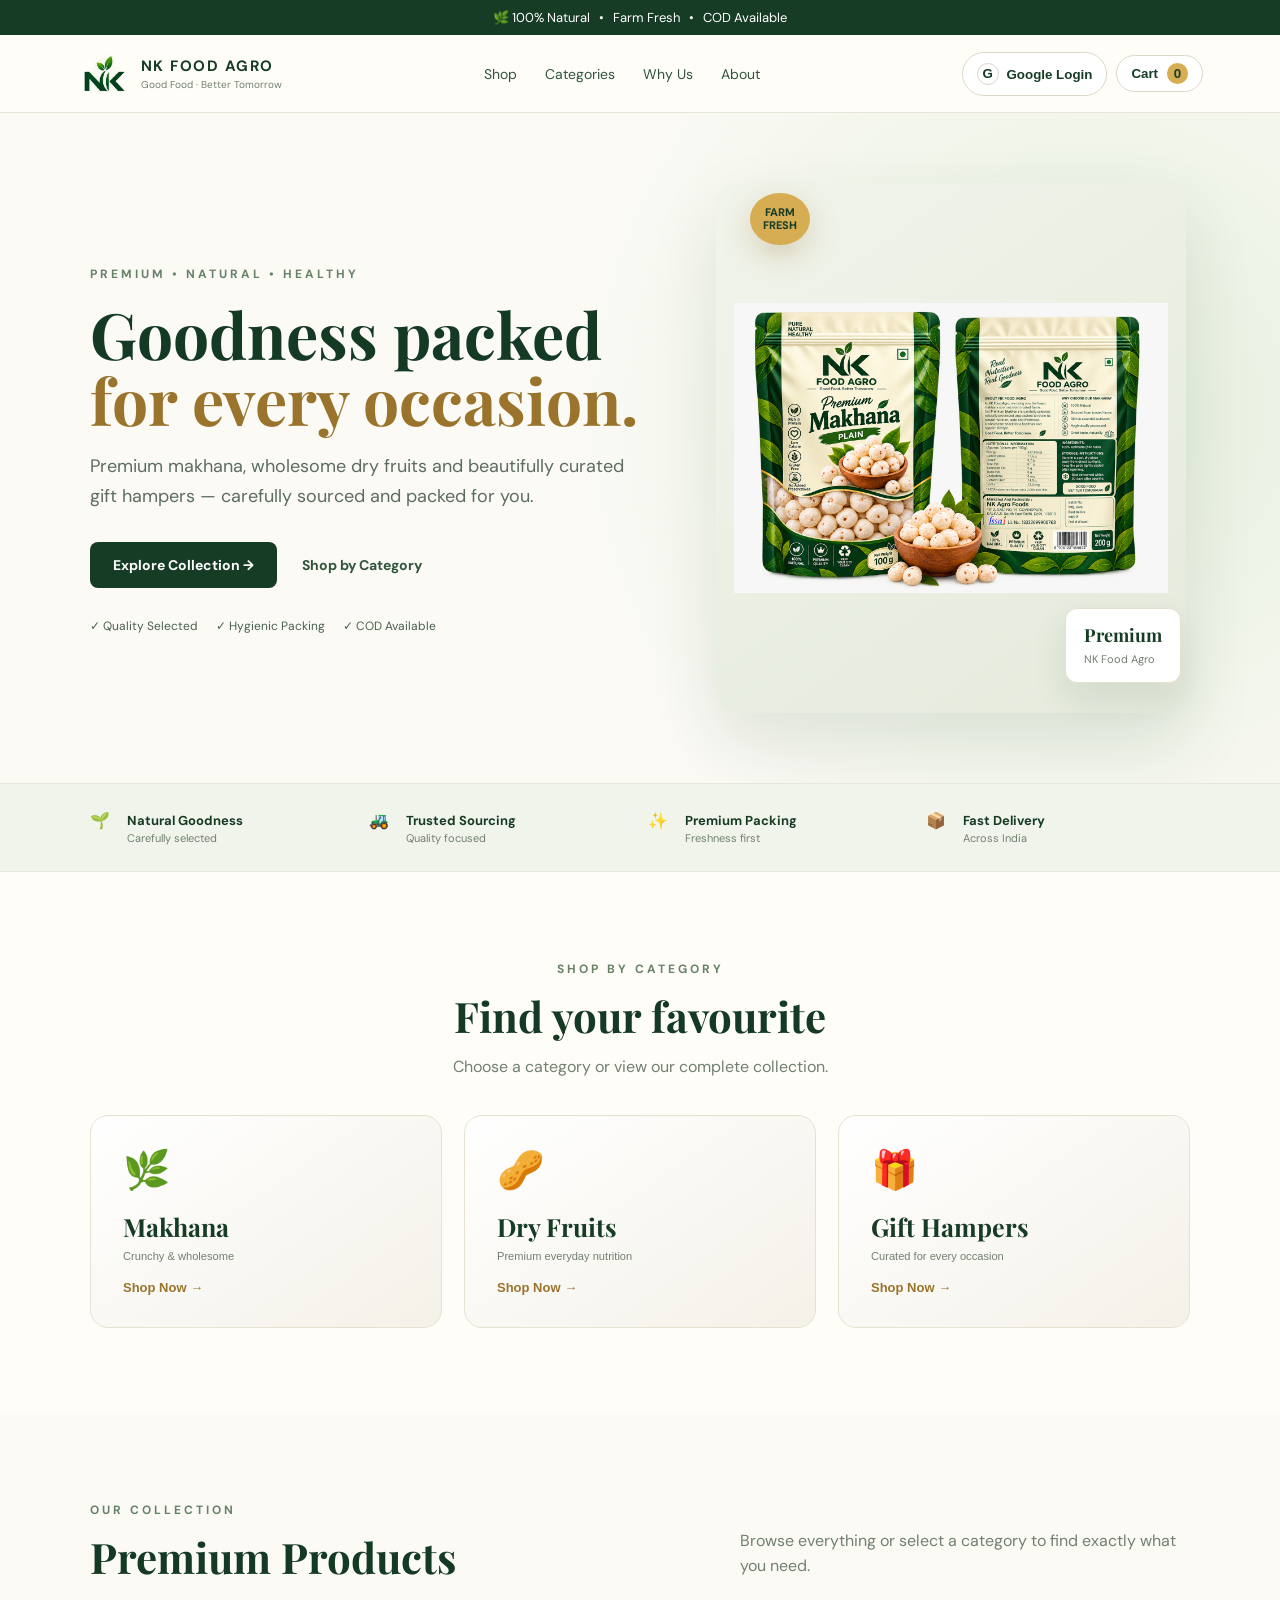
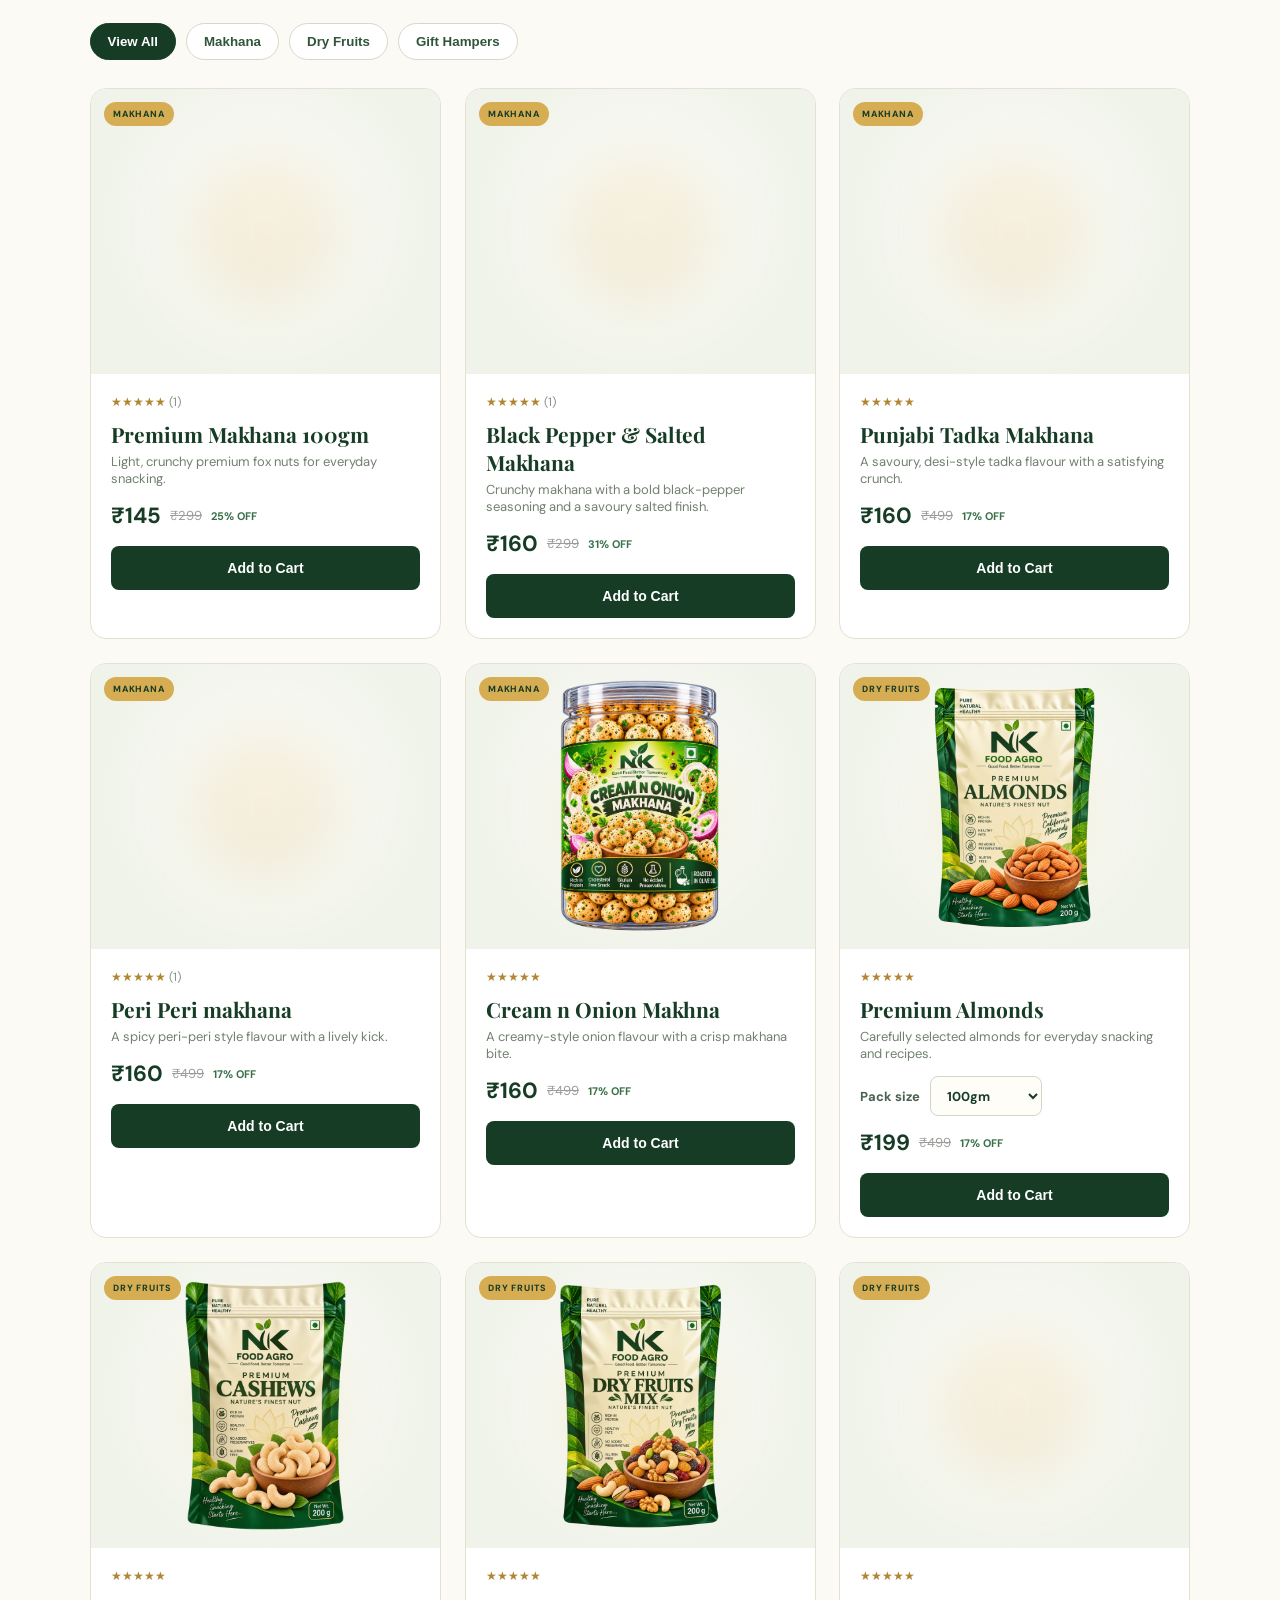
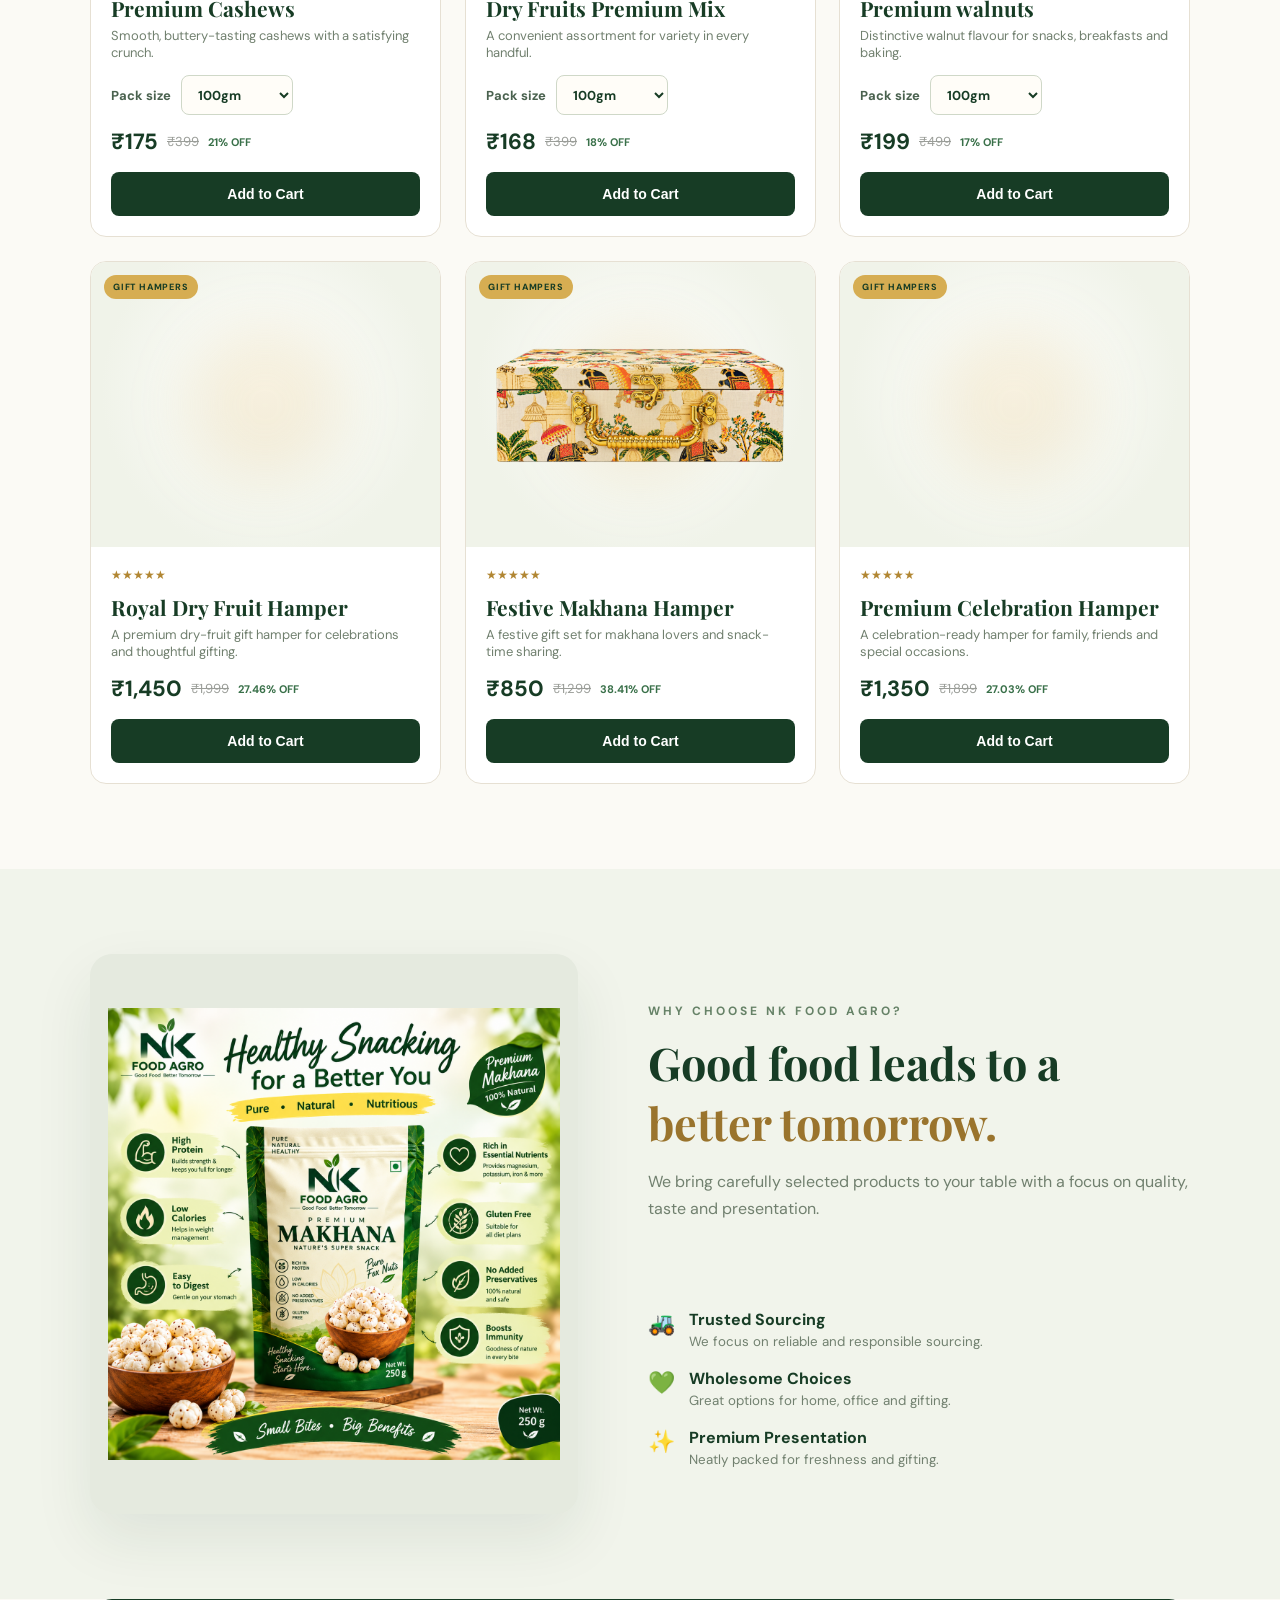
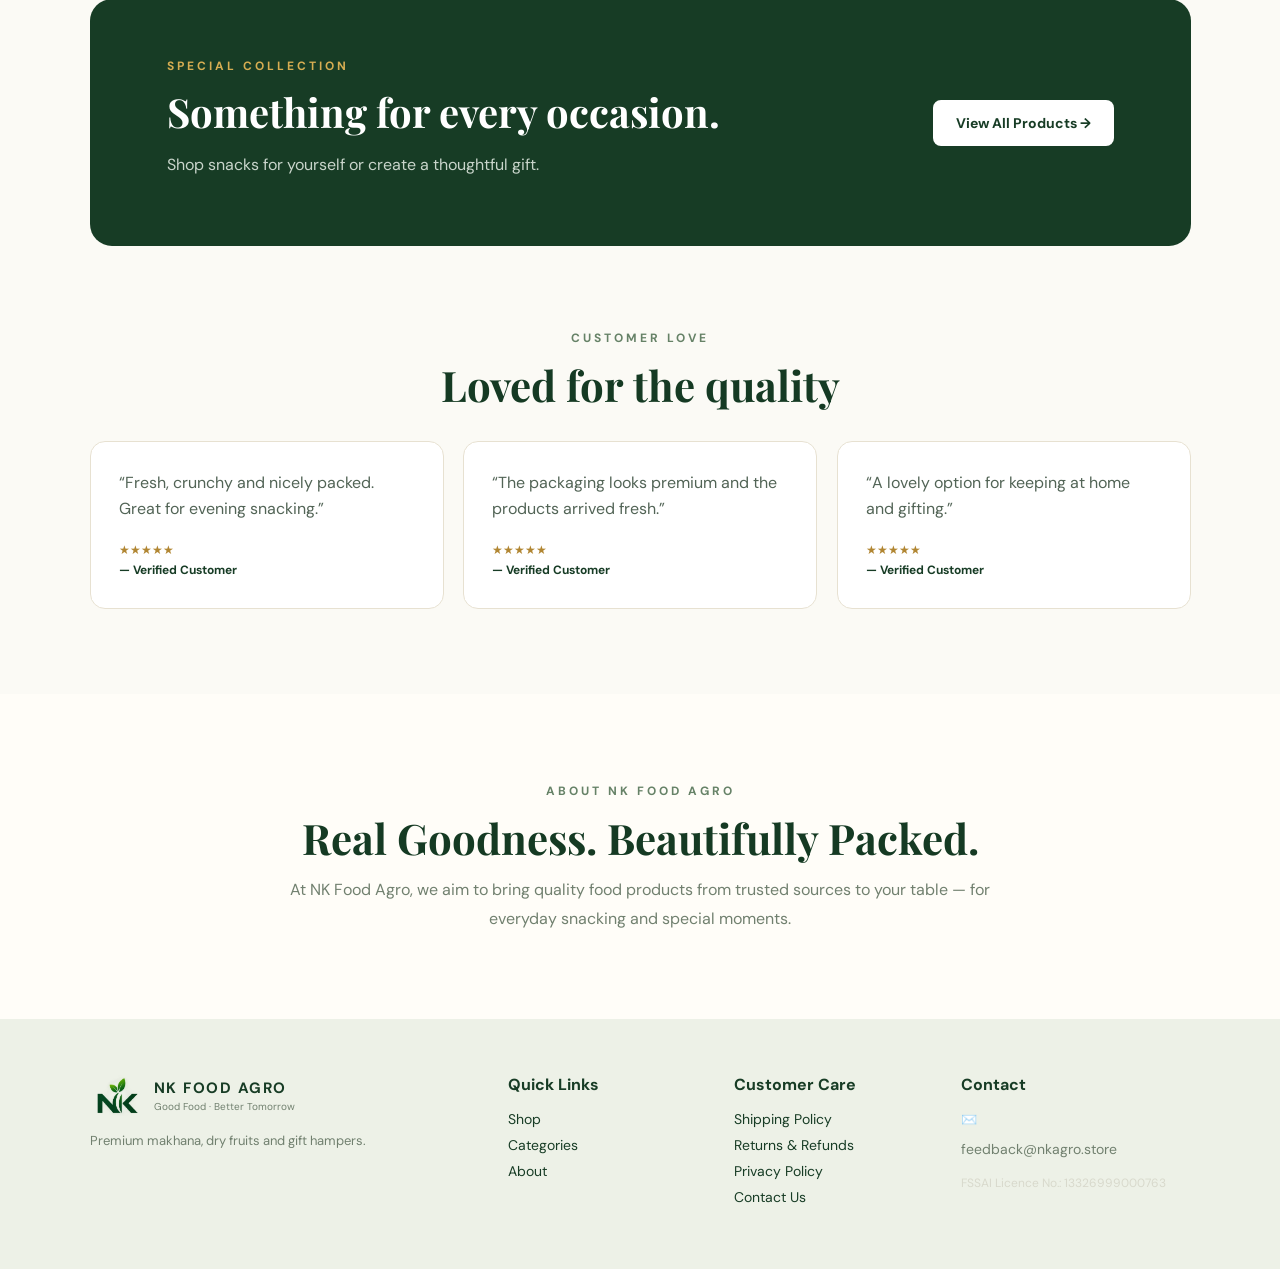
==== index.html @ bee1f1aa "Update index.html" ====
<!DOCTYPE html>
<html lang="en">
<head>
<meta charset="UTF-8">
<meta name="viewport" content="width=device-width, initial-scale=1.0">
<title>NK Agro — Premium Makhana, Dry Fruits & Gift Hampers</title>
<meta name="description" content="Shop premium makhana, dry fruits and gift hampers from NK Agro.">
<link rel="icon" type="image/png" sizes="32x32" href="assets/favicon.png">
<link rel="icon" type="image/png" sizes="192x192" href="assets/favicon.png">
<link rel="apple-touch-icon" href="assets/favicon.png">
<link rel="preconnect" href="https://fonts.googleapis.com">
<link rel="preconnect" href="https://fonts.gstatic.com" crossorigin>
<link href="https://fonts.googleapis.com/css2?family=DM+Sans:wght@400;500;600;700&family=Playfair+Display:wght@600;700&display=swap" rel="stylesheet">
<link rel="preload" as="image" href="assets/hero.jpg" fetchpriority="high">
<link rel="stylesheet" href="style.css">
<script defer src="https://cdn.jsdelivr.net/npm/@supabase/supabase-js@2"></script>
<script defer src="https://cdn.jsdelivr.net/npm/@emailjs/browser@4/dist/email.min.js"></script>
<script defer src="config.js"></script>
</head>
<body>

<div class="nk-fruit-intro" id="nkFruitIntro" aria-hidden="true">
  <div class="nkfi-glow"></div>
  <div class="nkfi-rain" id="nkfiRain" aria-hidden="true"></div>
  <div class="nkfi-jar-wrap nkfi-jar-left custom-jar-slot" data-custom-jar="custom-jar-left.png" hidden></div>
  <div class="nkfi-jar-wrap nkfi-jar-right custom-jar-slot" data-custom-jar="custom-jar-right.png" hidden></div>
  <div class="nkfi-jar-wrap nkfi-jar-lower custom-jar-slot" data-custom-jar="custom-jar-small.png" hidden></div>
  <div class="nkfi-brand">
    <img class="nkfi-logo" src="assets/nk-logo.png" alt="NK Food Agro">
    <div class="nkfi-name">NK FOOD AGRO</div>
    <div class="nkfi-rule"></div>
    <div class="nkfi-tagline">GOOD FOOD · BETTER TOMORROW</div>
    <div class="nkfi-caption">PREMIUM • NATURAL • HEALTHY</div>
  </div>
  <button class="nkfi-skip" id="nkFruitSkip" type="button">Skip Intro →</button>
</div>

<div class="topbar">🌿 100% Natural &nbsp; • &nbsp; Farm Fresh &nbsp; • &nbsp; COD Available</div>
<header class="header">
  <a class="brand" href="#"><img class="brand-logo-image" src="assets/nk-logo.png" alt="NK Food Agro logo"><span><b>NK FOOD AGRO</b><small>Good Food · Better Tomorrow</small></span></a>
  <nav><a href="#shop">Shop</a><a href="#categories">Categories</a><a href="#benefits">Why Us</a><a href="#about">About</a></nav>
  <div class="header-actions"><button class="account-btn" id="accountBtn" onclick="openAccount()"><span>G</span> Google Login</button><button class="cart-btn" onclick="openCart()">Cart <span id="cartCount">0</span></button></div>
</header>

<main>
<section class="hero reveal">
  <div class="hero-copy">
    <span class="eyebrow">PREMIUM • NATURAL • HEALTHY</span>
    <h1>Goodness packed<br><em>for every occasion.</em></h1>
    <p>Premium makhana, wholesome dry fruits and beautifully curated gift hampers — carefully sourced and packed for you.</p>
    <div class="hero-actions"><a href="#shop" class="btn primary">Explore Collection →</a><a href="#categories" class="text-btn">Shop by Category</a></div>
    <div class="trust-row"><span>✓ Quality Selected</span><span>✓ Hygienic Packing</span><span>✓ COD Available</span></div>
  </div>
  <div class="hero-product">
    <div class="leaf-badge">FARM<br>FRESH</div>
    <div class="image-frame hero-frame"><img src="assets/hero.jpg" data-fallback="assets/makhana-500g.png" alt="NK Food Agro Premium Collection" class="smart-image"></div>
    <div class="floating-card"><strong>Premium</strong><span>NK Food Agro</span></div>
  </div>
</section>

<section class="strip reveal">
  <div>🌱 <b>Natural Goodness</b><small>Carefully selected</small></div>
  <div>🚜 <b>Trusted Sourcing</b><small>Quality focused</small></div>
  <div>✨ <b>Premium Packing</b><small>Freshness first</small></div>
  <div>📦 <b>Fast Delivery</b><small>Across India</small></div>
</section>

<section id="categories" class="category-section reveal">
  <div class="section-head centered"><span class="eyebrow">SHOP BY CATEGORY</span><h2>Find your favourite</h2><p>Choose a category or view our complete collection.</p></div>
  <div class="category-grid">
    <button type="button" class="category-card" data-category="Makhana" onclick="window.filterProducts && window.filterProducts('Makhana')"><span>🌿</span><b>Makhana</b><small>Crunchy & wholesome</small><em>Shop Now →</em></button>
    <button type="button" class="category-card" data-category="Dry Fruits" onclick="window.filterProducts && window.filterProducts('Dry Fruits')"><span>🥜</span><b>Dry Fruits</b><small>Premium everyday nutrition</small><em>Shop Now →</em></button>
    <button type="button" class="category-card" data-category="Gift Hampers" onclick="window.filterProducts && window.filterProducts('Gift Hampers')"><span>🎁</span><b>Gift Hampers</b><small>Curated for every occasion</small><em>Shop Now →</em></button>
  </div>
</section>

<section id="shop" class="section shop-section reveal">
  <div class="section-head">
    <div><span class="eyebrow">OUR COLLECTION</span><h2>Premium Products</h2></div>
    <p>Browse everything or select a category to find exactly what you need.</p>
  </div>
  <div class="filter-bar">
    <button type="button" class="filter active" data-category="All" onclick="window.filterProducts && window.filterProducts('All')">View All</button>
    <button type="button" class="filter" data-category="Makhana" onclick="window.filterProducts && window.filterProducts('Makhana')">Makhana</button>
    <button type="button" class="filter" data-category="Dry Fruits" onclick="window.filterProducts && window.filterProducts('Dry Fruits')">Dry Fruits</button>
    <button type="button" class="filter" data-category="Gift Hampers" onclick="window.filterProducts && window.filterProducts('Gift Hampers')">Gift Hampers</button>
  </div>
  <div id="productGrid" class="product-grid"></div>
</section>

<section id="benefits" class="benefits reveal">
  <div class="benefit-image"><img src="assets/benefits.png" data-fallback="assets/makhana-500g.png" loading="lazy" alt="NK Food Agro quality products" class="smart-image"></div>
  <div class="benefit-copy"><span class="eyebrow">WHY CHOOSE NK FOOD AGRO?</span><h2>Good food leads to a <em>better tomorrow.</em></h2><p>We bring carefully selected products to your table with a focus on quality, taste and presentation.</p>
  <div class="benefit-list"><div><span>🌿</span><section><b>Quality Selected</b><small>Products selected with care for everyday enjoyment.</small></section></div><div><span>🚜</span><section><b>Trusted Sourcing</b><small>We focus on reliable and responsible sourcing.</small></section></div><div><span>💚</span><section><b>Wholesome Choices</b><small>Great options for home, office and gifting.</small></section></div><div><span>✨</span><section><b>Premium Presentation</b><small>Neatly packed for freshness and gifting.</small></section></div></div></div>
</section>

<section class="offer reveal"><div><span class="eyebrow">SPECIAL COLLECTION</span><h2>Something for every occasion.</h2><p>Shop snacks for yourself or create a thoughtful gift.</p></div><a href="#shop" class="btn light">View All Products →</a></section>

<section id="reviews" class="section reviews reveal"><div class="section-head centered"><span class="eyebrow">CUSTOMER LOVE</span><h2>Loved for the quality</h2></div><div class="review-grid"><blockquote>“Fresh, crunchy and nicely packed. Great for evening snacking.”<footer>★★★★★<br><b>— Verified Customer</b></footer></blockquote><blockquote>“The packaging looks premium and the products arrived fresh.”<footer>★★★★★<br><b>— Verified Customer</b></footer></blockquote><blockquote>“A lovely option for keeping at home and gifting.”<footer>★★★★★<br><b>— Verified Customer</b></footer></blockquote></div></section>

<section id="about" class="about reveal"><span class="eyebrow">ABOUT NK FOOD AGRO</span><h2>Real Goodness. Beautifully Packed.</h2><p>At NK Food Agro, we aim to bring quality food products from trusted sources to your table — for everyday snacking and special moments.</p></section>
</main>

<footer class="footer"><div><div class="brand"><img class="brand-logo-image" src="assets/nk-logo.png" alt="NK Food Agro logo"><span><b>NK FOOD AGRO</b><small>Good Food · Better Tomorrow</small></span></div><p>Premium makhana, dry fruits and gift hampers.</p></div><div><h4>Quick Links</h4><a href="#shop">Shop</a><a href="#categories">Categories</a><a href="#about">About</a></div><div><h4>Customer Care</h4><a href="shipping-policy.html">Shipping Policy</a><a href="refund-policy.html">Returns & Refunds</a><a href="privacy-policy.html">Privacy Policy</a><a href="mailto:care@nkfoodagro.com">Contact Us</a></div><div><h4>Contact</h4><p>✉️ <a href="mailto:feedback@nkagro.store">feedback@nkagro.store</a></p><p class="fssai-number">FSSAI Licence No.: 13326999000763</p></div></footer>

<!-- PRODUCT DETAILS MODAL -->
<div class="modal-overlay" id="productModal" onclick="closeProduct(event)">
  <div class="product-modal" onclick="event.stopPropagation()">
    <button class="modal-close" onclick="closeProduct()">×</button>
    <div class="gallery">
      <div class="main-gallery-image"><img id="detailImage" src="" alt=""></div>
      <div class="thumbs" id="detailThumbs"></div>
    </div>
    <div class="detail-copy">
      <span id="detailCategory" class="detail-category"></span>
      <h2 id="detailName"></h2>
      <div class="detail-price"><strong id="detailPrice"></strong><del id="detailMrp"></del><b id="detailDiscount"></b></div>
      <p id="detailDescription"></p>
      <ul id="detailPoints" class="detail-points"></ul>
      <div class="detail-meta"><span id="detailWeight"></span><span>✓ Quality Selected</span><span>✓ COD Available</span><span>✓ Secure Order</span></div>
      <button id="detailCartBtn" class="btn primary full">Add to Cart</button>
      <button class="btn secondary full review-open" onclick="openReviewForm()">★ Write a Verified Review</button>
      <div class="review-head"><h3>Live Customer Reviews</h3><span id="reviewSummary">Loading…</span></div>
      <div id="productReviews" class="product-reviews"></div>
    </div>
  </div>
</div>

<!-- CART -->
<div class="cart-overlay" id="cartOverlay" onclick="closeCart(event)"><aside class="cart" onclick="event.stopPropagation()"><button class="close" onclick="closeCart()">×</button><h2>Your Cart</h2><div id="cartItems"><p class="empty">Your cart is empty.</p></div><div class="cart-total"><span>Total</span><strong id="cartTotal">₹0</strong></div><button class="btn primary full" onclick="checkout()">Proceed to Checkout</button><p class="secure">🔒 Secure checkout · COD available</p></aside></div>


<!-- ACCOUNT -->
<div class="modal-overlay" id="accountModal" onclick="closeAccount(event)">
  <div class="account-modal" onclick="event.stopPropagation()"><button class="modal-close" onclick="closeAccount()">×</button><div class="account-icon">G</div><span class="eyebrow">MY ACCOUNT</span><h2>Welcome to NK Food Agro</h2><div id="accountStatus"></div><small class="account-note">Google sign-in keeps your account connected to reviews and orders. We never ask for your Google password.</small></div>
</div>

<!-- CHECKOUT -->
<div class="modal-overlay" id="checkoutModal" onclick="closeCheckout(event)">
 <div class="checkout-modal" onclick="event.stopPropagation()"><button class="modal-close" onclick="closeCheckout()">×</button><div class="checkout-head"><span class="eyebrow">SECURE ORDER</span><h2>Complete your order</h2><p>Fill your delivery details. Your order will be sent securely for processing. You can track orders from your account after signing in.</p></div>
 <form id="checkoutForm" onsubmit="placeOrder(event)"><div class="form-grid"><label>Full Name*<input id="orderName" name="name" required autocomplete="name"></label><label>Phone Number*<input name="phone" required inputmode="tel" autocomplete="tel"></label><label>Email*<input id="orderEmail" name="email" type="email" required autocomplete="email"></label><label>PIN Code*<input name="pincode" required inputmode="numeric" autocomplete="postal-code"></label><label>City*<input name="city" required autocomplete="address-level2"></label><label>State*<input name="state" required autocomplete="address-level1"></label><label class="wide">Full Address*<textarea name="address" required autocomplete="street-address" rows="3"></textarea></label><label>Landmark<input name="landmark" autocomplete="off"></label><label>Order Note<input name="notes" placeholder="Optional"></label></div><div class="cod-box"><b>💵 Cash on Delivery</b><span>Payment is collected at delivery. Do not enter card/UPI details here.</span></div><div class="checkout-total"><span>Order Total</span><strong id="checkoutTotal">₹0</strong></div><button class="btn primary full" type="submit">Place Order →</button></form></div>
</div>

<!-- REVIEW -->
<div class="modal-overlay" id="reviewModal" onclick="closeReview(event)"><div class="review-modal" onclick="event.stopPropagation()"><button class="modal-close" onclick="closeReview()">×</button><span class="eyebrow">VERIFIED CUSTOMER REVIEW</span><h2 id="reviewProductName">Product Review</h2><form onsubmit="submitReview(event)"><label>Rating<select name="rating"><option value="5">★★★★★ — Excellent</option><option value="4">★★★★☆ — Very Good</option><option value="3">★★★☆☆ — Good</option><option value="2">★★☆☆☆ — Fair</option><option value="1">★☆☆☆☆ — Poor</option></select></label><label>Your Review<textarea name="review" required minlength="8" rows="5" placeholder="Tell other customers about your experience..."></textarea></label><button class="btn primary full">Submit Review for Verification</button></form></div></div>
<div id="toast" class="toast"></div>

<script defer src="script.js"></script>
</body>
</html>
---- style.css ----
*{box-sizing:border-box}html{scroll-behavior:smooth}body{margin:0;color:#173c25;background:#fbfaf5;font-family:"DM Sans",sans-serif;overflow-x:hidden}.topbar{background:#173c25;color:#fff;text-align:center;font-size:13px;padding:9px}.header{height:78px;display:flex;align-items:center;justify-content:space-between;padding:0 6%;background:rgba(251,250,245,.94);border-bottom:1px solid #e8e4d8;position:sticky;top:0;z-index:20;backdrop-filter:blur(12px)}.brand{display:flex;align-items:center;gap:10px;text-decoration:none;color:#173c25}.brand-mark{font-weight:700;font-size:24px;letter-spacing:-3px;border:2px solid #173c25;border-radius:8px;padding:3px 7px}.brand b{display:block;font-size:15px;letter-spacing:1.5px}.brand small{display:block;font-size:10px;color:#71806f;margin-top:2px}nav{display:flex;gap:28px}nav a,.footer a{color:#31553b;text-decoration:none;font-size:14px;transition:.25s}nav a:hover,.footer a:hover{color:#a77821}.cart-btn{border:1px solid #173c25;background:transparent;border-radius:99px;padding:10px 16px;font-weight:700;color:#173c25;cursor:pointer;transition:.25s}.cart-btn:hover{transform:translateY(-2px);background:#173c25;color:#fff}.cart-btn span{background:#d6ad52;color:#173c25;border-radius:50%;padding:3px 7px;margin-left:5px}.hero{min-height:650px;padding:70px 7%;display:grid;grid-template-columns:1fr .85fr;gap:60px;align-items:center;background:radial-gradient(circle at 85% 45%,#e4efdd 0,#fbfaf5 45%)}.eyebrow{font-size:12px;letter-spacing:3px;font-weight:700;color:#668267}.hero h1{font-family:"Playfair Display",serif;font-size:64px;line-height:1.03;margin:18px 0;color:#153a23}.hero h1 em,.benefit-copy h2 em{font-style:normal;color:#9a742d}.hero p{max-width:600px;font-size:18px;line-height:1.7;color:#5c6d60}.hero-actions{display:flex;align-items:center;gap:25px;margin:30px 0}.btn{display:inline-block;border:0;border-radius:8px;padding:14px 23px;font-size:14px;font-weight:700;cursor:pointer;text-decoration:none;transition:transform .25s,box-shadow .25s,background .25s}.btn:hover{transform:translateY(-3px);box-shadow:0 12px 24px #173c2520}.primary{background:#173c25;color:#fff}.primary:hover{background:#285b39}.light{background:#fff;color:#173c25}.full{width:100%}.text-btn{color:#31553b;font-weight:700;text-decoration:none;font-size:14px}.text-btn:hover{color:#a77821}.trust-row{display:flex;flex-wrap:wrap;gap:18px;color:#49614e;font-size:12px}.hero-product{position:relative;text-align:center;animation:heroFloat 5s ease-in-out infinite}.image-frame{position:relative;display:flex;align-items:center;justify-content:center;overflow:hidden;background:#f0f2e9}.smart-image{display:block;width:100%;height:100%;object-fit:contain;object-position:center;transition:transform .55s ease,filter .55s ease}.image-frame:hover .smart-image{transform:scale(1.04)}.hero-frame{width:min(470px,100%);height:530px;margin:auto;border-radius:22px;padding:18px;background:linear-gradient(145deg,#f1f4eb,#e4eadc);box-shadow:0 30px 70px #173c251c}.leaf-badge{position:absolute;z-index:2;top:10px;left:8%;background:#d6ad52;color:#173c25;font-weight:800;font-size:11px;line-height:1.2;padding:13px;border-radius:50%;box-shadow:0 10px 30px #9a742d40}.floating-card{position:absolute;right:2%;bottom:30px;background:#fff;border:1px solid #e6e0cf;padding:14px 18px;border-radius:12px;box-shadow:0 15px 35px #173c2518;text-align:left}.floating-card strong{display:block;font-family:"Playfair Display",serif;font-size:18px}.floating-card span{font-size:11px;color:#71806f}.strip{display:grid;grid-template-columns:repeat(4,1fr);gap:15px;padding:26px 7%;background:#f1f4eb;border-top:1px solid #e4e9dc;border-bottom:1px solid #e4e9dc}.strip div{display:grid;grid-template-columns:32px 1fr;column-gap:5px;align-items:center}.strip div:first-letter{font-size:22px}.strip b{font-size:13px}.strip small{grid-column:2;color:#71806f;font-size:11px}.section,.category-section{padding:85px 7%}.section-head{display:flex;justify-content:space-between;gap:30px;align-items:end;margin-bottom:28px}.section-head h2,.about h2,.category-section h2{font-family:"Playfair Display",serif;font-size:42px;margin:10px 0;color:#153a23}.section-head p{max-width:450px;color:#71806f;line-height:1.6}.centered{text-align:center;display:block}.centered p{margin:0 auto}.category-section{background:#fffdf8}.category-grid{display:grid;grid-template-columns:repeat(3,1fr);gap:22px;margin-top:35px}.category-card{position:relative;overflow:hidden;text-align:left;border:1px solid #e7e1d1;background:linear-gradient(145deg,#fff,#f4f1e8);padding:32px;border-radius:18px;cursor:pointer;color:#173c25;transition:.35s;min-height:190px}.category-card:hover{transform:translateY(-8px);box-shadow:0 20px 45px #173c2518;border-color:#d6ad52}.category-card span{font-size:38px;display:block;margin-bottom:18px}.category-card b{display:block;font-family:"Playfair Display",serif;font-size:25px}.category-card small{display:block;color:#71806f;margin:7px 0 18px}.category-card em{font-style:normal;font-weight:700;color:#9a742d;font-size:13px}.filter-bar{display:flex;flex-wrap:wrap;gap:10px;margin:10px 0 28px}.filter{border:1px solid #d9d5c8;background:#fff;border-radius:999px;padding:10px 17px;color:#31553b;font-weight:700;cursor:pointer;transition:.25s}.filter:hover,.filter.active{background:#173c25;color:#fff;border-color:#173c25}.product-grid{display:grid;grid-template-columns:repeat(3,1fr);gap:24px}.product-card{background:#fff;border:1px solid #e6e0d3;border-radius:16px;overflow:hidden;transition:.35s;animation:cardIn .5s both}.product-card:hover{transform:translateY(-8px);box-shadow:0 22px 45px #173c2518}.product-image{height:285px;position:relative;background:#f2f4ed;padding:16px;display:flex;align-items:center;justify-content:center;overflow:hidden}.product-image img{width:100%;height:100%;object-fit:contain;object-position:center;transition:transform .45s}.product-card:hover .product-image img{transform:scale(1.06)}.tag{position:absolute;z-index:2;top:13px;left:13px;background:#d6ad52;color:#173c25;border-radius:999px;padding:6px 9px;font-size:9px;font-weight:800;letter-spacing:.8px}.product-info{padding:20px}.stars{font-size:12px;color:#b18632}.stars span{color:#899489}.product-info h3{font-family:"Playfair Display",serif;font-size:21px;margin:10px 0 5px}.product-info p{color:#71806f;font-size:13px;margin:0 0 14px}.price{display:flex;align-items:center;gap:9px;margin-bottom:16px}.price strong{font-size:22px}.price del{color:#9a9d98;font-size:13px}.price b{color:#397049;font-size:11px}.benefits{padding:85px 7%;display:grid;grid-template-columns:.9fr 1fr;gap:70px;align-items:center;background:#f1f4eb}.benefit-image{height:560px;border-radius:22px;overflow:hidden;background:#e5eadf;padding:18px;box-shadow:0 25px 60px #173c2516}.benefit-image img{width:100%;height:100%;object-fit:contain}.benefit-copy h2{font-family:"Playfair Display",serif;font-size:45px;margin:12px 0}.benefit-copy>p{color:#71806f;line-height:1.7}.benefit-list{margin-top:28px;display:grid;gap:17px}.benefit-list>div{display:flex;gap:14px;align-items:flex-start}.benefit-list>div>span{font-size:22px}.benefit-list section b{display:block}.benefit-list small{color:#71806f}.offer{margin:0 7%;padding:55px 6%;background:#173c25;color:#fff;border-radius:22px;display:flex;justify-content:space-between;align-items:center;gap:30px}.offer .eyebrow{color:#d6ad52}.offer h2{font-family:"Playfair Display",serif;font-size:40px;margin:10px 0}.offer p{color:#c9d5cb}.reviews{padding-top:80px}.review-grid{display:grid;grid-template-columns:repeat(3,1fr);gap:20px}.review-grid blockquote{margin:0;background:#fff;border:1px solid #e7e1d1;border-radius:15px;padding:28px;line-height:1.65;color:#526456}.review-grid footer{margin-top:18px;color:#b18632;font-size:12px}.review-grid footer b{color:#173c25}.about{text-align:center;padding:85px 15%;background:#fffdf8}.about p{max-width:720px;margin:auto;color:#71806f;line-height:1.8}.footer{display:grid;grid-template-columns:2fr 1fr 1fr 1.2fr;gap:35px;padding:55px 7%;background:#edf1e7}.footer p{color:#71806f;font-size:13px;line-height:1.6}.footer h4{margin:0 0 15px}.footer a{display:block;margin:8px 0}.cart-overlay,.modal-overlay{position:fixed;inset:0;background:#102317b8;z-index:100;display:flex;justify-content:flex-end;opacity:0;pointer-events:none;transition:.3s;backdrop-filter:blur(5px)}.cart-overlay.open,.modal-overlay.open{opacity:1;pointer-events:auto}.cart{width:min(430px,100%);height:100%;background:#fffdf8;padding:30px;overflow:auto;transform:translateX(100%);transition:.35s}.cart-overlay.open .cart{transform:translateX(0)}.close,.modal-close{border:0;background:transparent;font-size:30px;cursor:pointer;color:#173c25}.cart h2{font-family:"Playfair Display",serif}.cart-row{display:flex;justify-content:space-between;gap:15px;border-bottom:1px solid #eee7d8;padding:16px 0;font-size:13px}.cart-row small{display:block;color:#71806f;margin-top:4px}.cart-row button{border:1px solid #ddd;background:#fff;padding:3px 8px;border-radius:5px;cursor:pointer}.cart-row .remove{color:#a44;border:0;background:transparent}.cart-total{display:flex;justify-content:space-between;font-size:18px;padding:20px 0}.secure{text-align:center;color:#71806f;font-size:12px}.empty{color:#71806f}.modal-overlay{justify-content:center;align-items:center;padding:20px}.product-modal{position:relative;width:min(1000px,100%);max-height:92vh;overflow:auto;background:#fffdf8;border-radius:22px;display:grid;grid-template-columns:1fr 1fr;gap:35px;padding:30px;transform:translateY(25px) scale(.97);transition:.35s;box-shadow:0 30px 90px #0004}.modal-overlay.open .product-modal{transform:none}.modal-close{position:absolute;right:15px;top:10px;z-index:5;width:42px;height:42px;border-radius:50%;background:#fff;box-shadow:0 5px 20px #0002}.main-gallery-image{height:470px;background:#f0f2e9;border-radius:16px;display:flex;align-items:center;justify-content:center;padding:20px;overflow:hidden}.main-gallery-image img{width:100%;height:100%;object-fit:contain}.thumbs{display:flex;gap:10px;margin-top:12px}.thumb{width:75px;height:75px;padding:4px;border:2px solid transparent;border-radius:10px;background:#f0f2e9;cursor:pointer}.thumb.active{border-color:#d6ad52}.thumb img{width:100%;height:100%;object-fit:contain}.detail-copy{padding:35px 20px 20px 0}.detail-category{font-size:11px;letter-spacing:2px;color:#9a742d;font-weight:800}.detail-copy h2{font-family:"Playfair Display",serif;font-size:38px;line-height:1.1;margin:12px 0}.detail-price{display:flex;align-items:center;gap:10px;margin:18px 0}.detail-price strong{font-size:28px}.detail-price del{color:#999}.detail-price b{font-size:11px;color:#397049}.detail-copy>p{color:#667568;line-height:1.7}.detail-meta{display:flex;flex-wrap:wrap;gap:8px;margin:20px 0}.detail-meta span{font-size:11px;border:1px solid #e1dccf;border-radius:999px;padding:7px 10px;color:#526456}@keyframes heroFloat{0%,100%{transform:translateY(0)}50%{transform:translateY(-9px)}}@keyframes spark{0%,100%{opacity:0;transform:scale(.5)}50%{opacity:1;transform:scale(1.6)}}@keyframes cardIn{from{opacity:0;transform:translateY(15px)}to{opacity:1;transform:none}}.reveal{animation:revealIn .8s both}@keyframes revealIn{from{opacity:0;transform:translateY(22px)}to{opacity:1;transform:none}}@media(max-width:900px){nav{display:none}.hero{grid-template-columns:1fr;padding-top:45px}.hero h1{font-size:48px}.strip,.product-grid,.category-grid,.review-grid{grid-template-columns:repeat(2,1fr)}.benefits{grid-template-columns:1fr;gap:35px}.footer{grid-template-columns:1fr 1fr}.product-modal{grid-template-columns:1fr}.detail-copy{padding:0}.main-gallery-image{height:390px}}@media(max-width:600px){.header{padding:0 4%;height:70px}.brand b{font-size:12px}.brand small{font-size:8px}.cart-btn{padding:8px 11px}.hero{padding:45px 5%}.hero h1{font-size:39px}.hero p{font-size:16px}.hero-actions{flex-direction:column;align-items:flex-start}.hero-frame{height:400px}.strip,.product-grid,.category-grid,.review-grid,.footer{grid-template-columns:1fr}.section,.category-section{padding:60px 5%}.section-head{display:block}.section-head h2,.category-section h2{font-size:34px}.benefits{padding:60px 5%}.benefit-image{height:380px}.benefit-copy h2{font-size:35px}.offer{margin:0 5%;padding:40px 25px;display:block}.offer h2{font-size:31px}.offer .btn{margin-top:20px}.about{padding:60px 7%}.product-image{height:250px}.main-gallery-image{height:330px}.product-modal{padding:20px}.detail-copy h2{font-size:30px}.royal-logo{font-size:25px;letter-spacing:2px}}

/* Premium motion + account/checkout/review UI */
html{scroll-behavior:smooth}.locked{overflow:hidden}.header{position:sticky;top:0;z-index:80;background:rgba(255,253,248,.9);backdrop-filter:blur(16px);transition:.3s}.scrolled .header{box-shadow:0 12px 35px rgba(23,60,37,.09)}
.header-actions{display:flex;align-items:center;gap:9px}.account-btn,.cart-btn{border:1px solid #ddd7c7;background:#fff;border-radius:999px;padding:10px 14px;font-weight:800;color:#173c25;cursor:pointer;transition:.3s}.account-btn:hover,.cart-btn:hover{transform:translateY(-2px);border-color:#d6ad52;box-shadow:0 8px 20px #173c2514}.account-btn span{display:inline-grid;place-items:center;width:22px;height:22px;border-radius:50%;background:#fff;border:1px solid #ddd7c7;margin-right:4px}.hero-product{animation:heroFloat 5s ease-in-out infinite}.hero-frame{position:relative;overflow:hidden}.hero-frame:after{content:"";position:absolute;inset:0;background:linear-gradient(115deg,transparent 35%,rgba(255,255,255,.35) 48%,transparent 60%);transform:translateX(-120%);animation:shine 5s 2s infinite}.product-card{animation:cardIn .7s var(--delay) both}.product-card:after{content:"";position:absolute;inset:auto 15% 0;height:1px;background:#d6ad52;transform:scaleX(0);transition:.35s}.product-card:hover:after{transform:scaleX(1)}.product-image{background:radial-gradient(circle at 50% 45%,#fff 0,#f0f3e9 70%)}.quick-glow{position:absolute;width:150px;height:150px;border-radius:50%;background:#d6ad5230;filter:blur(30px);animation:pulseGlow 3s infinite}.card-actions{display:flex;gap:9px;align-items:center}.card-actions .btn{flex:1}.mini-cart{width:44px;height:44px;border-radius:12px;border:1px solid #d9d5c8;background:#fff;color:#173c25;font-size:25px;cursor:pointer;transition:.25s}.mini-cart:hover{background:#173c25;color:#fff;transform:rotate(90deg)}
.detail-points{list-style:none;padding:0;margin:20px 0;display:grid;gap:8px}.detail-points li{font-size:13px;color:#506253}.btn.secondary{background:#fff;border:1px solid #d6ad52;color:#173c25}.btn.secondary:hover{background:#f8f2e3}.review-open{margin-top:10px}.review-head{display:flex;justify-content:space-between;align-items:center;gap:10px;margin:25px 0 10px;border-top:1px solid #e7e1d1;padding-top:20px}.review-head h3{font-family:"Playfair Display",serif;margin:0}.review-head span{font-size:12px;color:#9a742d;font-weight:800}.product-reviews{display:grid;gap:10px;max-height:250px;overflow:auto}.live-review{border:1px solid #e8e2d6;background:#fff;padding:13px 15px;border-radius:12px}.live-review p{margin:7px 0;color:#536456;font-size:13px;line-height:1.5}.review-top{display:flex;justify-content:space-between;gap:8px}.review-top>span{color:#b18632;letter-spacing:1px}.review-top small{color:#397049;font-weight:800}.no-reviews{font-size:13px;color:#71806f;padding:12px 0}.qty{display:flex;gap:10px;align-items:center;margin-top:8px}.qty button{width:28px;height:28px;border:1px solid #ddd;background:#fff;border-radius:6px;cursor:pointer}.cart-row .remove{display:block;margin-top:8px;color:#a44;border:0;background:transparent;padding:0}.account-modal,.review-modal,.checkout-modal{position:relative;background:#fffdf8;border-radius:24px;box-shadow:0 35px 100px #0005;transform:translateY(25px) scale(.97);transition:.35s}.modal-overlay.open .account-modal,.modal-overlay.open .review-modal,.modal-overlay.open .checkout-modal{transform:none}.account-modal{width:min(460px,100%);padding:45px 35px;text-align:center}.account-icon{width:65px;height:65px;display:grid;place-items:center;margin:0 auto 15px;border-radius:50%;background:#fff;border:1px solid #ddd7c7;font-size:25px;font-weight:800}.account-modal h2,.review-modal h2,.checkout-modal h2{font-family:"Playfair Display",serif;font-size:34px;margin:10px 0 20px}.account-status p,.account-status{color:#68776a;line-height:1.6}.account-status small{display:block;color:#71806f;margin:8px 0 18px}.account-note{display:block;color:#8a928b;margin-top:18px;line-height:1.5}.google{background:#fff;border:1px solid #d7d3c9;color:#173c25}.review-modal{width:min(520px,100%);padding:35px}.review-modal form{display:grid;gap:18px}.review-modal label,.checkout-modal label{font-weight:700;font-size:13px;color:#3e5144}.review-modal textarea,.review-modal select,.checkout-modal input,.checkout-modal textarea{display:block;width:100%;box-sizing:border-box;margin-top:7px;border:1px solid #dcd7cb;border-radius:11px;padding:12px 13px;background:#fff;color:#24382a;font:inherit;outline:none}.review-modal textarea:focus,.review-modal select:focus,.checkout-modal input:focus,.checkout-modal textarea:focus{border-color:#b28a3e;box-shadow:0 0 0 3px #d6ad5220}.checkout-modal{width:min(850px,100%);max-height:92vh;overflow:auto;padding:35px}.checkout-head p{color:#71806f;line-height:1.6}.form-grid{display:grid;grid-template-columns:1fr 1fr;gap:15px;margin-top:22px}.form-grid .wide{grid-column:1/-1}.cod-box{margin:20px 0;padding:14px 16px;border-radius:12px;background:#f0f4ea;border:1px solid #dbe5d4}.cod-box b,.cod-box span{display:block}.cod-box span{font-size:12px;color:#71806f;margin-top:4px}.checkout-total{display:flex;justify-content:space-between;align-items:center;border-top:1px solid #e7e1d1;padding:18px 0;margin-bottom:10px;font-size:18px}.checkout-total strong{font-size:25px}.toast{position:fixed;z-index:10000;left:50%;bottom:25px;transform:translate(-50%,30px);opacity:0;pointer-events:none;background:#173c25;color:#fff;padding:13px 18px;border-radius:999px;box-shadow:0 12px 30px #0003;transition:.35s;font-size:13px}.toast.show{opacity:1;transform:translate(-50%,0)}
@keyframes shine{0%,65%{transform:translateX(-120%)}80%,100%{transform:translateX(120%)}}@keyframes pulseGlow{0%,100%{transform:scale(.8);opacity:.25}50%{transform:scale(1.2);opacity:.5}}
.reveal{opacity:0;transform:translateY(28px);transition:opacity .8s ease,transform .8s ease}.reveal.visible{opacity:1;transform:none}
@media(max-width:700px){.header-actions{gap:5px}.account-btn{font-size:0;padding:9px}.account-btn span{margin:0}.form-grid{grid-template-columns:1fr}.form-grid .wide{grid-column:auto}.checkout-modal{padding:25px 18px}.account-modal,.review-modal{padding:30px 20px}.review-head{align-items:flex-start;flex-direction:column}}

/* ===== PREMIUM SCROLL MOTION ===== */
.reveal,
.scroll-reveal,
.category-card,
.benefit-list > div,
.review-grid blockquote{
  will-change: transform, opacity;
}

/* Products rise into view with a soft 3D reveal */
.product-card.scroll-reveal{
  opacity:0;
  transform:perspective(900px) translate3d(0,72px,0) rotateX(8deg) scale(.93);
  animation:none;
  transition:opacity .85s cubic-bezier(.2,.75,.25,1),
             transform 1s cubic-bezier(.16,1,.3,1),
             box-shadow .35s ease;
  transition-delay:var(--scroll-delay,0s);
}
.product-card.scroll-reveal.visible{
  opacity:1;
  transform:perspective(900px) translate3d(0,0,0) rotateX(0) scale(1);
}
.product-card.scroll-reveal.visible:hover{
  transform:translate3d(0,-10px,0) scale(1.015);
}
.product-card.scroll-reveal.visible .product-image img{
  animation:productImageReveal 1s cubic-bezier(.16,1,.3,1) both;
  animation-delay:calc(var(--scroll-delay,0s) + .12s);
}

/* Category cards float in one after another */
.category-card{
  opacity:0;
  transform:translate3d(0,55px,0) scale(.94);
  transition:opacity .75s ease, transform .85s cubic-bezier(.16,1,.3,1),
             box-shadow .35s ease, border-color .35s ease;
  transition-delay:var(--scroll-delay,0s);
}
.category-card.visible{
  opacity:1;
  transform:none;
}
.category-card.visible:hover{
  transform:translate3d(0,-8px,0) scale(1.01);
}

/* Benefits/reviews gently slide up */
.benefit-list > div,
.review-grid blockquote{
  opacity:0;
  transform:translate3d(0,38px,0);
  transition:opacity .7s ease, transform .8s cubic-bezier(.16,1,.3,1);
  transition-delay:var(--scroll-delay,0s);
}
.benefit-list > div.visible,
.review-grid blockquote.visible{
  opacity:1;
  transform:none;
}

/* A little movement on the product image after the card arrives */
.product-image{
  transition:box-shadow .5s ease, transform .45s ease;
}
.product-card.scroll-reveal.visible .product-image{
  animation:imageFramePop .85s cubic-bezier(.16,1,.3,1) both;
  animation-delay:calc(var(--scroll-delay,0s) + .05s);
}

/* FARM FRESH badge drops like a soft ball and bounces into place */
.leaf-badge{
  animation:farmFreshDrop 1.8s cubic-bezier(.22,1.35,.36,1) 3.85s both;
  transform-origin:50% 100%;
}
.leaf-badge::after{
  content:"";
  position:absolute;
  left:18%;
  right:18%;
  bottom:-9px;
  height:9px;
  border-radius:50%;
  background:rgba(23,60,37,.18);
  filter:blur(4px);
  transform:scale(.25);
  animation:farmFreshShadow 1.8s ease 3.85s both;
}

/* Extra polish for the hero image */
.hero-product{
  animation:heroFloat 5s ease-in-out 2.4s infinite;
}
.hero-frame{
  animation:heroFrameIn 1.1s cubic-bezier(.16,1,.3,1) .25s both;
}

@keyframes productImageReveal{
  0%{opacity:0;transform:translateY(24px) scale(.88) rotate(-2deg)}
  60%{opacity:1;transform:translateY(-5px) scale(1.035) rotate(.5deg)}
  100%{opacity:1;transform:translateY(0) scale(1) rotate(0)}
}

@keyframes imageFramePop{
  0%{opacity:.65;transform:scale(.97)}
  65%{opacity:1;transform:scale(1.012)}
  100%{opacity:1;transform:scale(1)}
}

@keyframes farmFreshDrop{
  0%{opacity:0;transform:translate3d(0,-260px,0) scale(.58) rotate(-18deg)}
  38%{opacity:1;transform:translate3d(0,18px,0) scale(1.12) rotate(7deg)}
  52%{transform:translate3d(0,-28px,0) scale(.94) rotate(-4deg)}
  67%{transform:translate3d(0,10px,0) scale(1.05) rotate(2deg)}
  80%{transform:translate3d(0,-7px,0) scale(.98) rotate(-1deg)}
  91%{transform:translate3d(0,3px,0) scale(1.01) rotate(0)}
  100%{opacity:1;transform:translate3d(0,0,0) scale(1) rotate(0)}
}

@keyframes farmFreshShadow{
  0%{opacity:0;transform:scale(.15)}
  48%{opacity:.65;transform:scale(1.1)}
  68%{opacity:.28;transform:scale(.72)}
  100%{opacity:.18;transform:scale(1)}
}

@keyframes heroFrameIn{
  0%{opacity:0;transform:translateY(35px) scale(.94) rotate(.7deg)}
  100%{opacity:1;transform:none}
}

/* Respect users who prefer reduced motion */
@media (prefers-reduced-motion:reduce){
  *,*::before,*::after{
    animation-duration:.01ms !important;
    animation-iteration-count:1 !important;
    scroll-behavior:auto !important;
    transition-duration:.01ms !important;
  }
}

/* User-provided NK leaf logo: same artwork, transparent background */
.brand-logo-image{display:block;width:54px;height:44px;object-fit:contain;object-position:center;flex:0 0 auto}
.brand .brand-mark{display:none}
.royal-logo-image{display:block;width:min(240px,58vw);height:150px;object-fit:contain;margin:0 auto 8px}
.royal-logo{font-size:0;letter-spacing:0;height:0;overflow:hidden}
.category-card{z-index:1;pointer-events:auto;touch-action:manipulation}
.category-empty{grid-column:1/-1;padding:20px;text-align:center}
#shop{scroll-margin-top:95px}
@media(max-width:600px){.brand-logo-image{width:42px;height:38px}.royal-logo-image{height:125px}}


/* NK Food Agro - Floating Dry Fruits intro only */
.nk-fruit-intro{position:fixed;inset:0;z-index:9999;display:flex;align-items:center;justify-content:center;overflow:hidden;background:radial-gradient(ellipse at center,#294b30 0%,#153621 48%,#07170d 100%);opacity:1;visibility:visible;animation:nkfiExit .7s 3.5s ease forwards;pointer-events:none}
.nkfi-glow{position:absolute;width:min(78vw,560px);aspect-ratio:1;border-radius:50%;background:radial-gradient(circle,rgba(226,190,104,.22),transparent 70%);animation:nkfiGlow 2.6s ease-in-out infinite alternate}
.nkfi-brand{position:relative;z-index:4;text-align:center;padding:20px;animation:nkfiBrand .9s .25s both;color:#f2d48b}
.nkfi-logo{display:block;width:clamp(68px,13vw,112px);height:clamp(68px,13vw,112px);object-fit:contain;margin:0 auto 12px;filter:drop-shadow(0 5px 18px #0004)}
.nkfi-name{font-family:"Playfair Display",Georgia,serif;font-size:clamp(27px,5.5vw,49px);font-weight:700;letter-spacing:.12em;text-shadow:0 4px 24px #e7c66a30}
.nkfi-rule{height:2px;width:0;margin:15px auto;background:linear-gradient(90deg,transparent,#f2d48b,transparent);animation:nkfiRule .7s .6s ease forwards}
.nkfi-tagline{font-size:clamp(9px,1.8vw,13px);letter-spacing:.14em;color:#fff7e5}
.nkfi-caption{margin-top:17px;color:#d7c397;font-size:10px;letter-spacing:.2em}
.nkfi-fruit{position:absolute;z-index:2;width:clamp(65px,12vw,145px);height:clamp(65px,12vw,145px);opacity:0;animation:nkfiFloat 2.8s ease-in-out infinite;filter:drop-shadow(0 10px 14px #0004)}
.nkfi-fruit img{width:100%;height:100%;object-fit:contain}
.nkfi-fruit.almond{left:10%;top:17%;--rot:-18deg;animation-delay:.05s}
.nkfi-fruit.cashew{right:11%;top:17%;--rot:22deg;animation-delay:.3s}
.nkfi-fruit.makhana{left:13%;bottom:13%;--rot:18deg;animation-delay:.55s}
.nkfi-fruit.mix{right:12%;bottom:12%;--rot:-20deg;animation-delay:.8s}
.nkfi-fruit.almond-two{left:34%;top:5%;width:clamp(42px,7vw,85px);height:clamp(42px,7vw,85px);animation-delay:.9s}
.nkfi-fruit.cashew-two{right:33%;bottom:5%;width:clamp(45px,8vw,92px);height:clamp(45px,8vw,92px);animation-delay:1.1s}
.nkfi-skip{position:absolute;z-index:6;right:20px;bottom:max(22px,env(safe-area-inset-bottom));pointer-events:auto;border:1px solid #e7ce8a88;background:#ffffff12;color:#fff7e5;padding:10px 16px;border-radius:30px;font-size:12px;cursor:pointer}
@keyframes nkfiFloat{0%{opacity:0;transform:translateY(32px) scale(.72) rotate(var(--rot))}22%,70%{opacity:1}55%{transform:translateY(-24px) scale(1.08) rotate(calc(var(--rot) + 16deg))}100%{opacity:0;transform:translateY(-62px) scale(.8) rotate(calc(var(--rot) + 30deg))}}
@keyframes nkfiBrand{from{opacity:0;transform:translateY(15px) scale(.94);filter:blur(5px)}to{opacity:1;transform:none;filter:none}}
@keyframes nkfiRule{to{width:min(290px,65vw)}}
@keyframes nkfiGlow{from{transform:scale(.9);opacity:.65}to{transform:scale(1.1);opacity:1}}
@keyframes nkfiExit{to{opacity:0;visibility:hidden}}
@media(max-width:600px){.nkfi-fruit.almond{left:3%;top:20%}.nkfi-fruit.cashew{right:3%;top:20%}.nkfi-fruit.makhana{left:4%;bottom:15%}.nkfi-fruit.mix{right:4%;bottom:15%}.nkfi-name{letter-spacing:.07em}.nkfi-caption{font-size:8px}}

/* Dense falling dry-fruit + makhana shower for the opening intro */
.nkfi-rain{position:absolute;inset:0;z-index:2;overflow:hidden;pointer-events:none}
.nkfi-rain-item{position:absolute;top:-18vh;left:var(--left);width:var(--size);height:var(--size);opacity:0;object-fit:contain;filter:drop-shadow(0 5px 7px #0005);animation:nkfiRainFall var(--duration) var(--delay) linear infinite;will-change:transform,opacity;pointer-events:none}
.nkfi-rain-item.makhana-piece{width:var(--size);height:calc(var(--size)*.78);border-radius:44% 56% 48% 52%;background:radial-gradient(ellipse at 32% 25%,#fffef0 0%,#f4f0dc 42%,#d7d0b8 76%,#b9b19b 100%);box-shadow:inset -2px -2px 3px #8d856c55,0 4px 7px #0004;transform:rotate(var(--rot));}
.nkfi-rain-item.makhana-piece::after{content:"";position:absolute;inset:20% 25%;border-radius:50%;background:#fff9e8;opacity:.8;filter:blur(1px)}
.nkfi-fruit{z-index:3}
.nkfi-brand{z-index:4}
@keyframes nkfiRainFall{0%{opacity:0;transform:translate3d(0,-5vh,0) rotate(var(--rot)) scale(.7)}8%{opacity:.94}82%{opacity:.9}100%{opacity:0;transform:translate3d(var(--drift),125vh,0) rotate(var(--spin)) scale(1.08)}}
@media(max-width:600px){.nkfi-rain-item{filter:drop-shadow(0 3px 4px #0004)}}
@media(prefers-reduced-motion:reduce){.nkfi-rain-item{animation:none!important;display:none}}

@media(prefers-reduced-motion:reduce){.nk-fruit-intro *{animation-duration:.01ms!important;animation-iteration-count:1!important}}

/* Targeted additions: three separate intro jars positioned away from the centered logo */
.nkfi-jar-wrap{position:absolute;z-index:3;width:clamp(92px,14vw,170px);opacity:.84;filter:drop-shadow(0 12px 18px #0005);pointer-events:none;animation:nkfiSideJarFloat 4.2s ease-in-out infinite}
.nkfi-jar{display:block;width:100%;height:auto;max-height:30vh;object-fit:contain}
.nkfi-jar-left{left:5.5%;top:17%;transform:rotate(-8deg);animation-delay:-.7s}
.nkfi-jar-right{right:5.5%;top:18%;width:clamp(88px,13vw,158px);transform:rotate(8deg);animation-delay:-2.1s;filter:drop-shadow(0 12px 18px #0005) hue-rotate(8deg)}
.nkfi-jar-lower{left:13%;bottom:8%;width:clamp(76px,10vw,125px);opacity:.76;transform:rotate(-11deg);animation-delay:-1.4s;filter:drop-shadow(0 10px 14px #0005) saturate(.88)}
.nkfi-brand{position:relative;z-index:4;margin-top:0;text-shadow:0 2px 10px #102516}
.nkfi-logo{position:relative;z-index:2}
@keyframes nkfiSideJarFloat{0%,100%{translate:0 0;rotate:0deg}50%{translate:0 -12px;rotate:2deg}}
@media(max-width:600px){.nkfi-jar-wrap{width:clamp(58px,18vw,105px);opacity:.72}.nkfi-jar-left{left:1.5%;top:19%}.nkfi-jar-right{right:1.5%;top:20%;width:clamp(56px,17vw,98px)}.nkfi-jar-lower{left:3%;bottom:8%;width:clamp(50px,14vw,82px)}.nkfi-jar{max-height:22vh}.nkfi-brand{max-width:78vw}.nkfi-name{font-size:clamp(22px,6vw,32px)}.nkfi-tagline{font-size:9px}.nkfi-caption{font-size:8px}}
.footer .fssai-number{font-size:12px;color:#d8d9cc;line-height:1.5}
.footer a{color:inherit}
.my-orders{margin:22px 0;text-align:left;max-height:42vh;overflow:auto}
.my-orders h3{font-family:"Playfair Display",serif;margin:0 0 12px;color:#173c25}
.my-order{border:1px solid #e7e1d1;border-radius:13px;padding:13px;margin:10px 0;background:#fff}
.my-order-top{display:flex;align-items:center;justify-content:space-between;gap:8px;flex-wrap:wrap}
.my-order small{display:block;color:#788276;margin-top:5px}
.my-order p{font-size:13px;color:#536456;line-height:1.5;margin:10px 0}
.order-status{background:#eef4e9;color:#285634;border-radius:999px;padding:5px 9px;font-size:11px;font-weight:800}
.order-steps{display:flex;gap:5px;margin-top:12px;flex-wrap:wrap}
.order-steps span{font-size:10px;color:#8b9187;background:#f1f0e9;padding:5px 7px;border-radius:7px}
.order-steps span.done{background:#dcebd7;color:#285634;font-weight:700}
.policy-page{min-height:65vh;padding:70px max(6%,calc((100% - 900px)/2));color:#173c25}
.policy-page h1{font-family:"Playfair Display",serif;font-size:clamp(34px,5vw,48px);margin:10px 0 20px}
.policy-page h2{font-family:"Playfair Display",serif;margin:28px 0 8px;font-size:23px}
.policy-page p,.policy-page li{color:#536456;line-height:1.8}
.policy-page .updated{font-size:13px;color:#8a928b}
.policy-footer{padding:25px 6%;background:#173c25;color:#fff;display:flex;gap:20px;justify-content:space-between;flex-wrap:wrap}
.policy-footer a{color:#fff}
.thankyou-page{min-height:100vh;display:grid;place-items:center;padding:24px;background:#fbfaf5}
.thankyou-card{width:min(650px,100%);background:#fff;border:1px solid #e8e2d6;border-radius:24px;padding:clamp(25px,6vw,50px);text-align:center;box-shadow:0 18px 55px #173c2510}
.thankyou-mark{width:68px;height:68px;border-radius:50%;display:grid;place-items:center;margin:0 auto 18px;background:#e5f0df;color:#285634;font-size:35px}
.thankyou-card h1{font-family:"Playfair Display",serif;font-size:clamp(32px,5vw,44px);margin:10px 0}
.thankyou-card p{color:#627064;line-height:1.7}
.thankyou-summary{margin:22px 0;padding:17px;background:#f6f6ef;border-radius:13px;text-align:left}
.thankyou-summary div{display:flex;justify-content:space-between;gap:15px;padding:7px 0;color:#526354}
.thankyou-summary strong{color:#173c25;text-align:right;overflow-wrap:anywhere}
@media(max-width:600px){.nkfi-jar-wrap{width:clamp(140px,44vw,205px);top:54%;opacity:.75}.nkfi-brand{margin-top:-12vh}.nkfi-jar{max-height:36vh}.policy-page{padding:45px 6%}}

/* Pack-size selector for dry-fruit products */
.weight-picker{display:flex;align-items:center;gap:10px;flex-wrap:wrap;margin:12px 0;color:#49614e;font-size:13px;font-weight:700}
.weight-picker select{min-height:40px;min-width:112px;padding:8px 12px;border:1px solid #cfd8c8;border-radius:8px;background:#fffdf8;color:#173c25;font:inherit;cursor:pointer}
.detail-weight-picker{margin:14px 0}
@media(max-width:700px){
  .weight-picker{margin:9px 0;font-size:12px}
  .weight-picker select{min-height:38px}
  .header{backdrop-filter:none;-webkit-backdrop-filter:none}
  .hero-product{animation:none}
  .product-card,.category-card{transition:box-shadow .2s,border-color .2s}
}
@media(prefers-reduced-motion:reduce){
  *,*::before,*::after{scroll-behavior:auto!important;animation-duration:.01ms!important;animation-iteration-count:1!important;transition-duration:.01ms!important}
}


/* Product-card interaction and fast, accessible browsing */
.product-title-link{appearance:none;border:0;padding:0;background:transparent;color:inherit;font:inherit;font-weight:inherit;text-align:left;cursor:pointer;line-height:inherit}
.product-title-link:hover,.product-title-link:focus-visible{color:#9a742d;text-decoration:underline;text-underline-offset:4px}
.product-image img[role="button"]{cursor:pointer}
.add-cart-card{flex:1;min-height:44px;white-space:nowrap}
.card-actions{gap:8px}
.nkfi-jar-wrap[hidden]{display:none!important}
@media(max-width:600px){.hero-product,.product-card,.quick-glow,.hero-frame:after{animation:none!important}.quick-glow{display:none}.product-card{will-change:auto}.product-image img,.smart-image{transition:none}.header{backdrop-filter:none}}
@media(prefers-reduced-motion:reduce){*,*::before,*::after{scroll-behavior:auto!important;animation-duration:.01ms!important;animation-iteration-count:1!important;transition-duration:.01ms!important}}
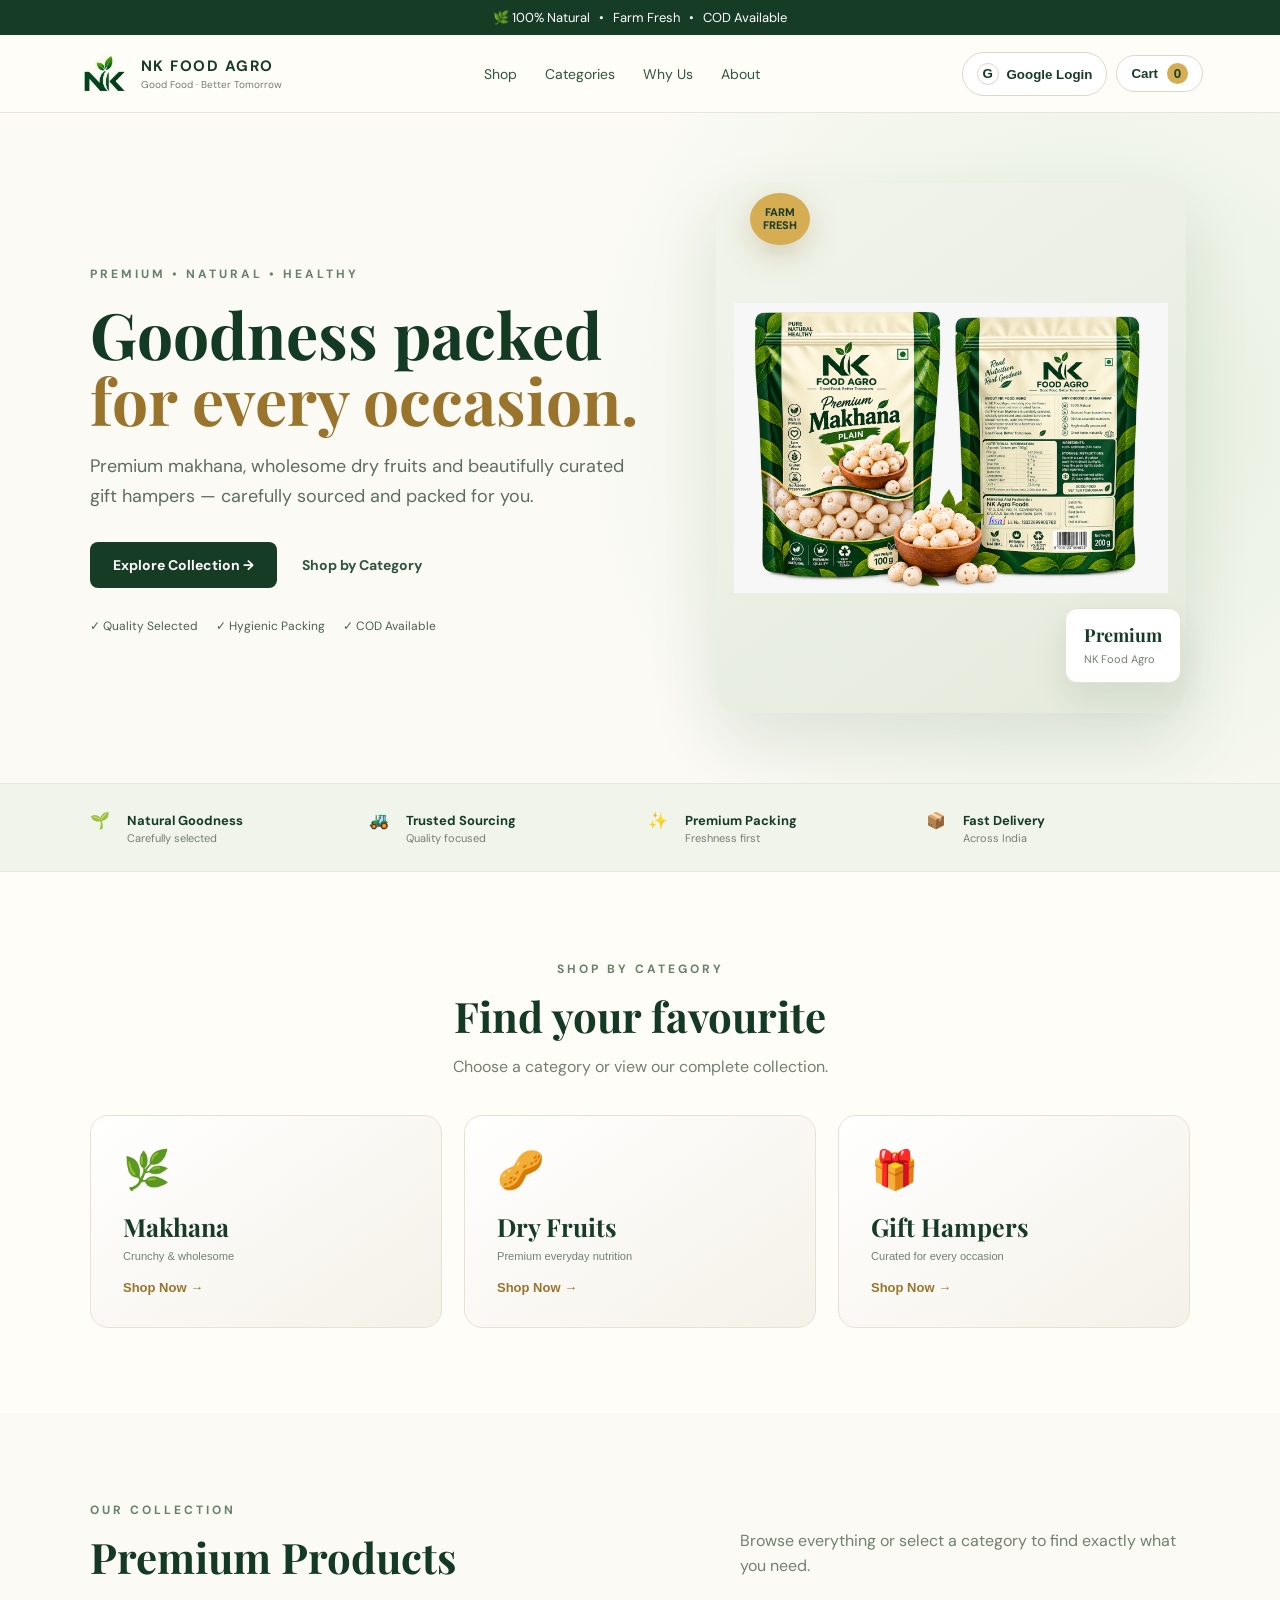
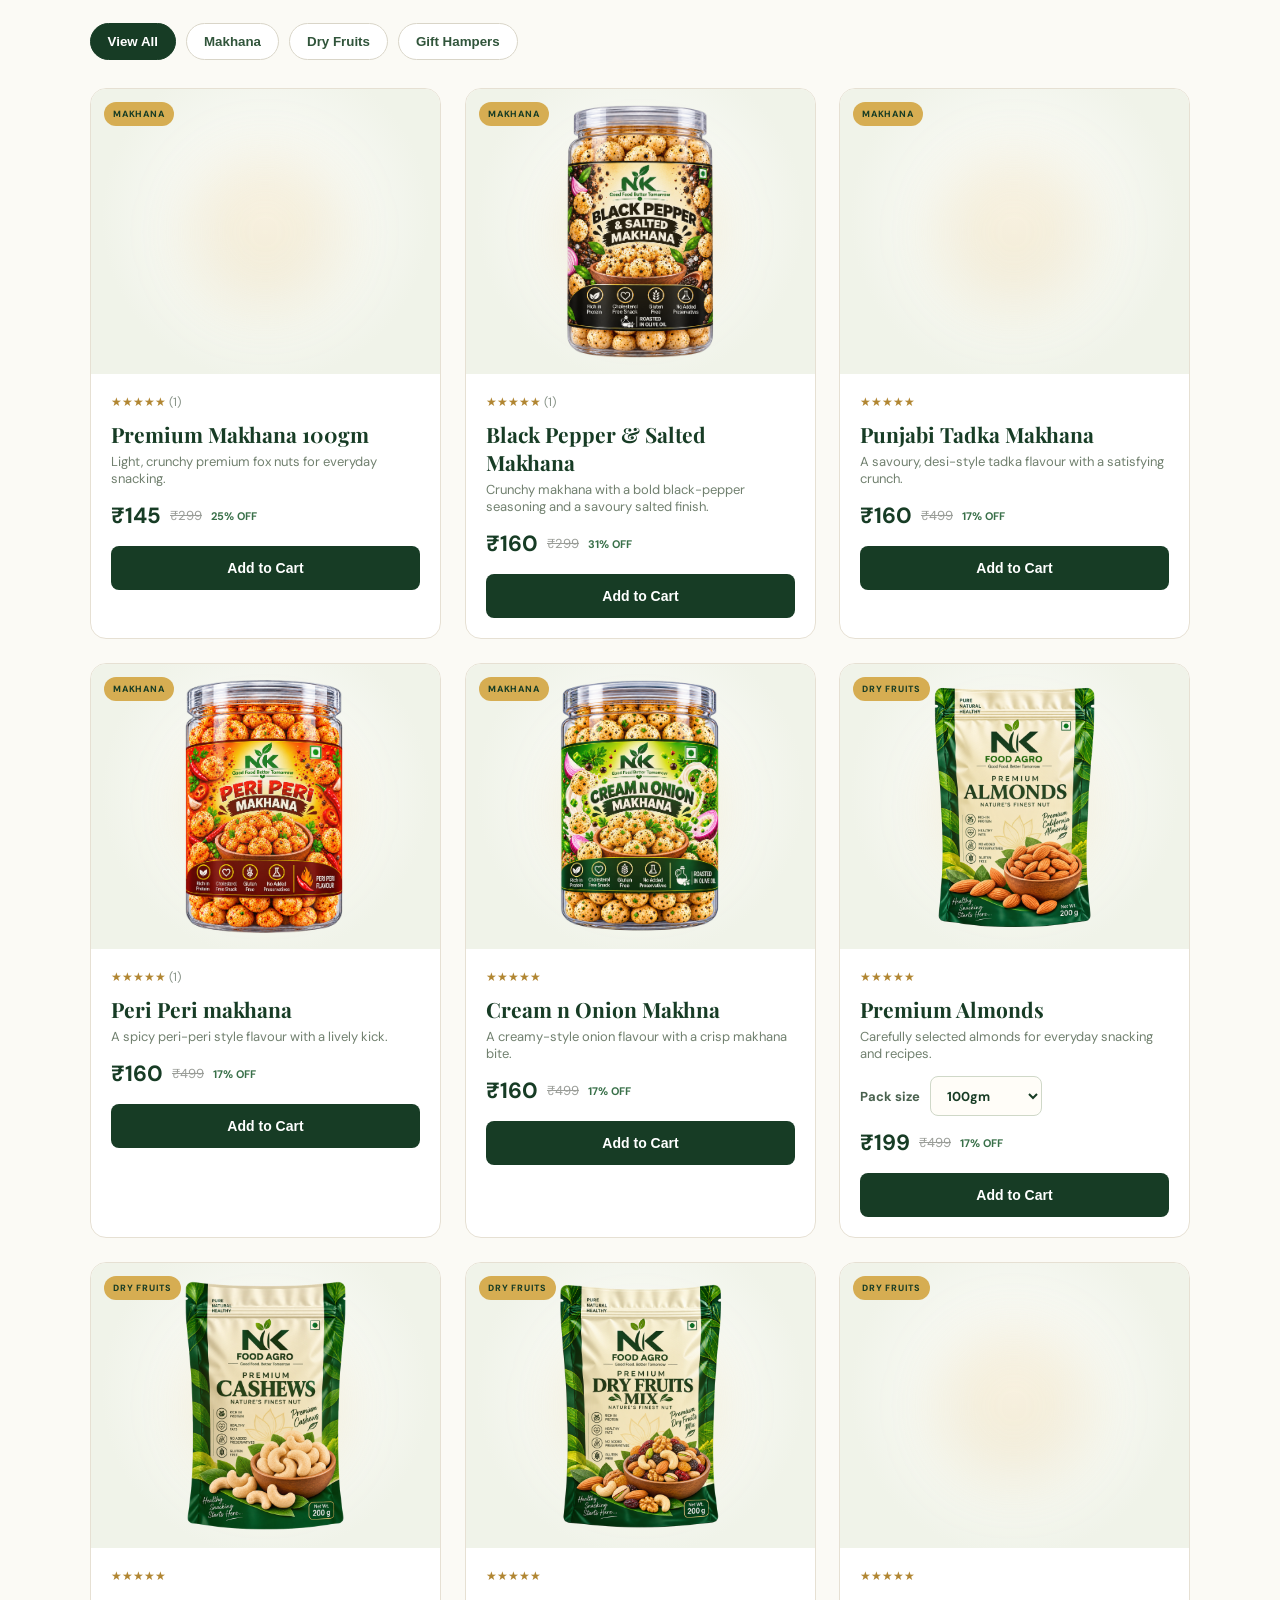
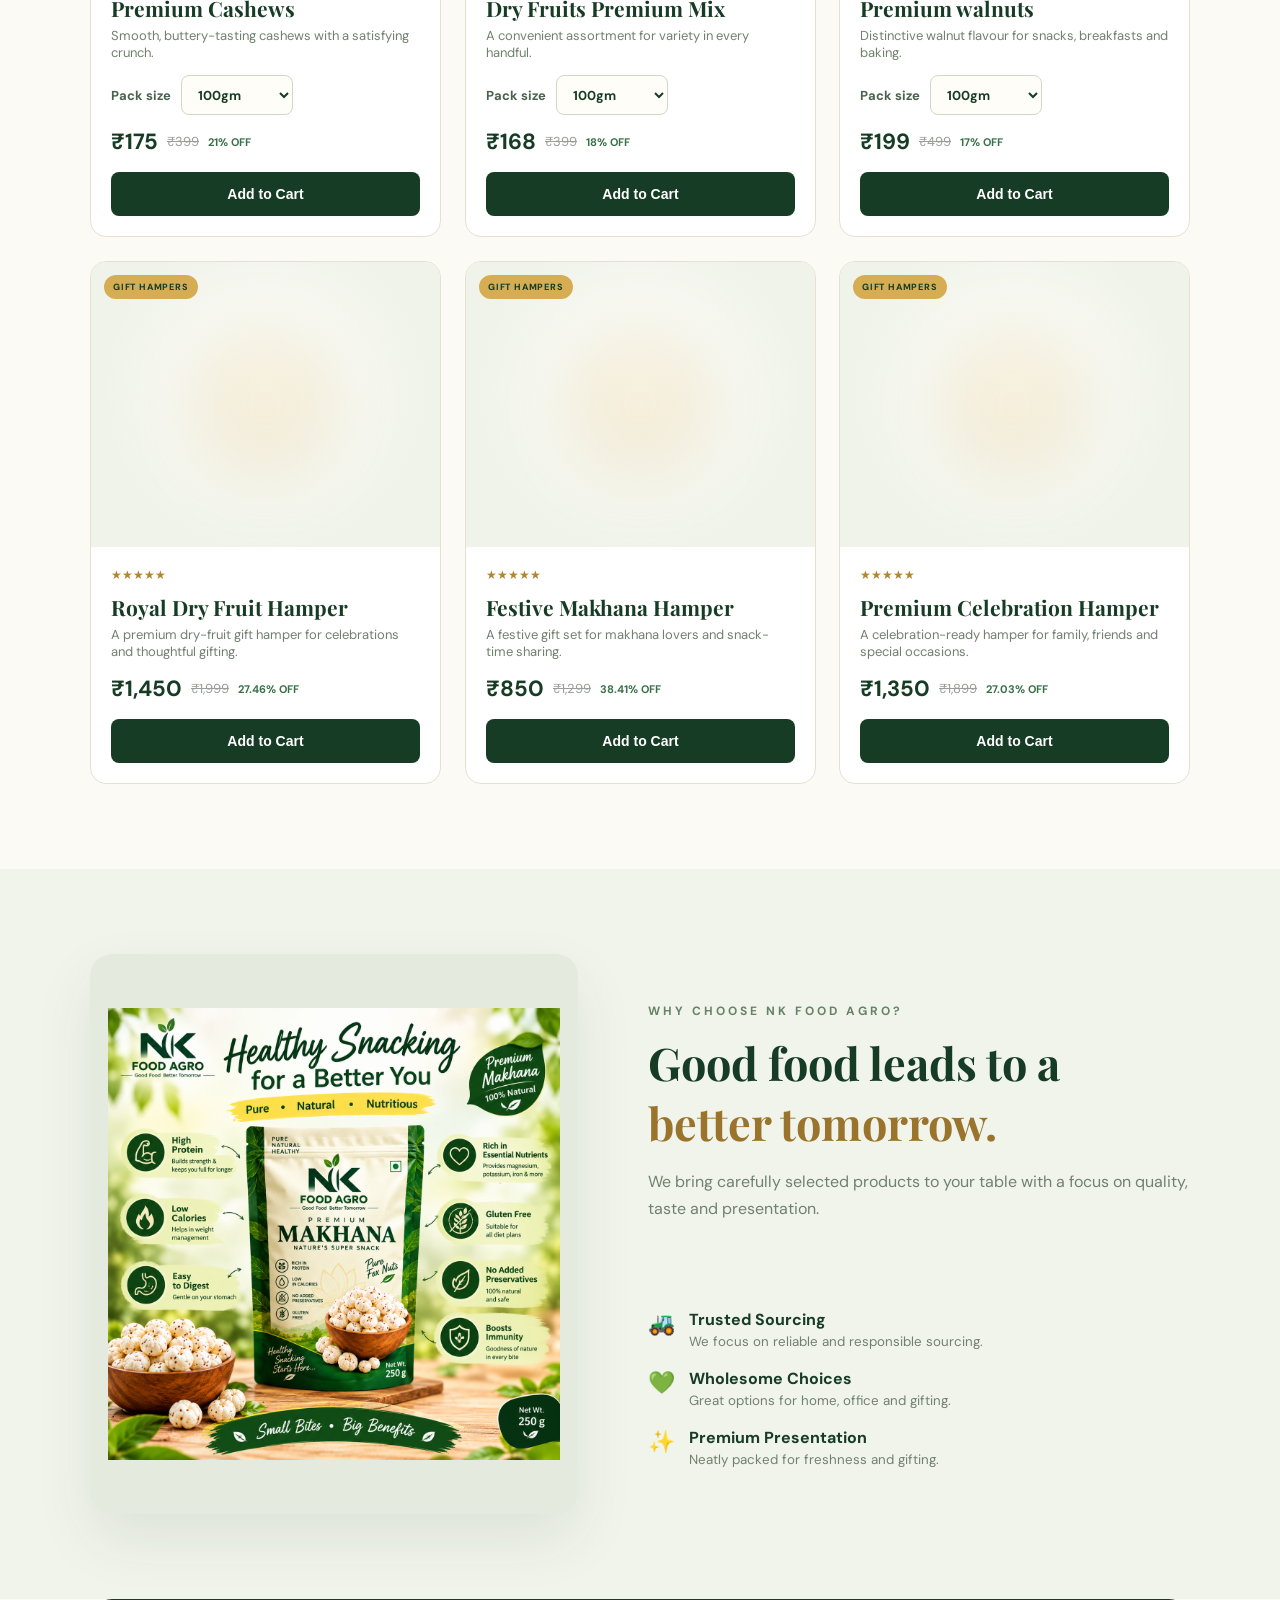
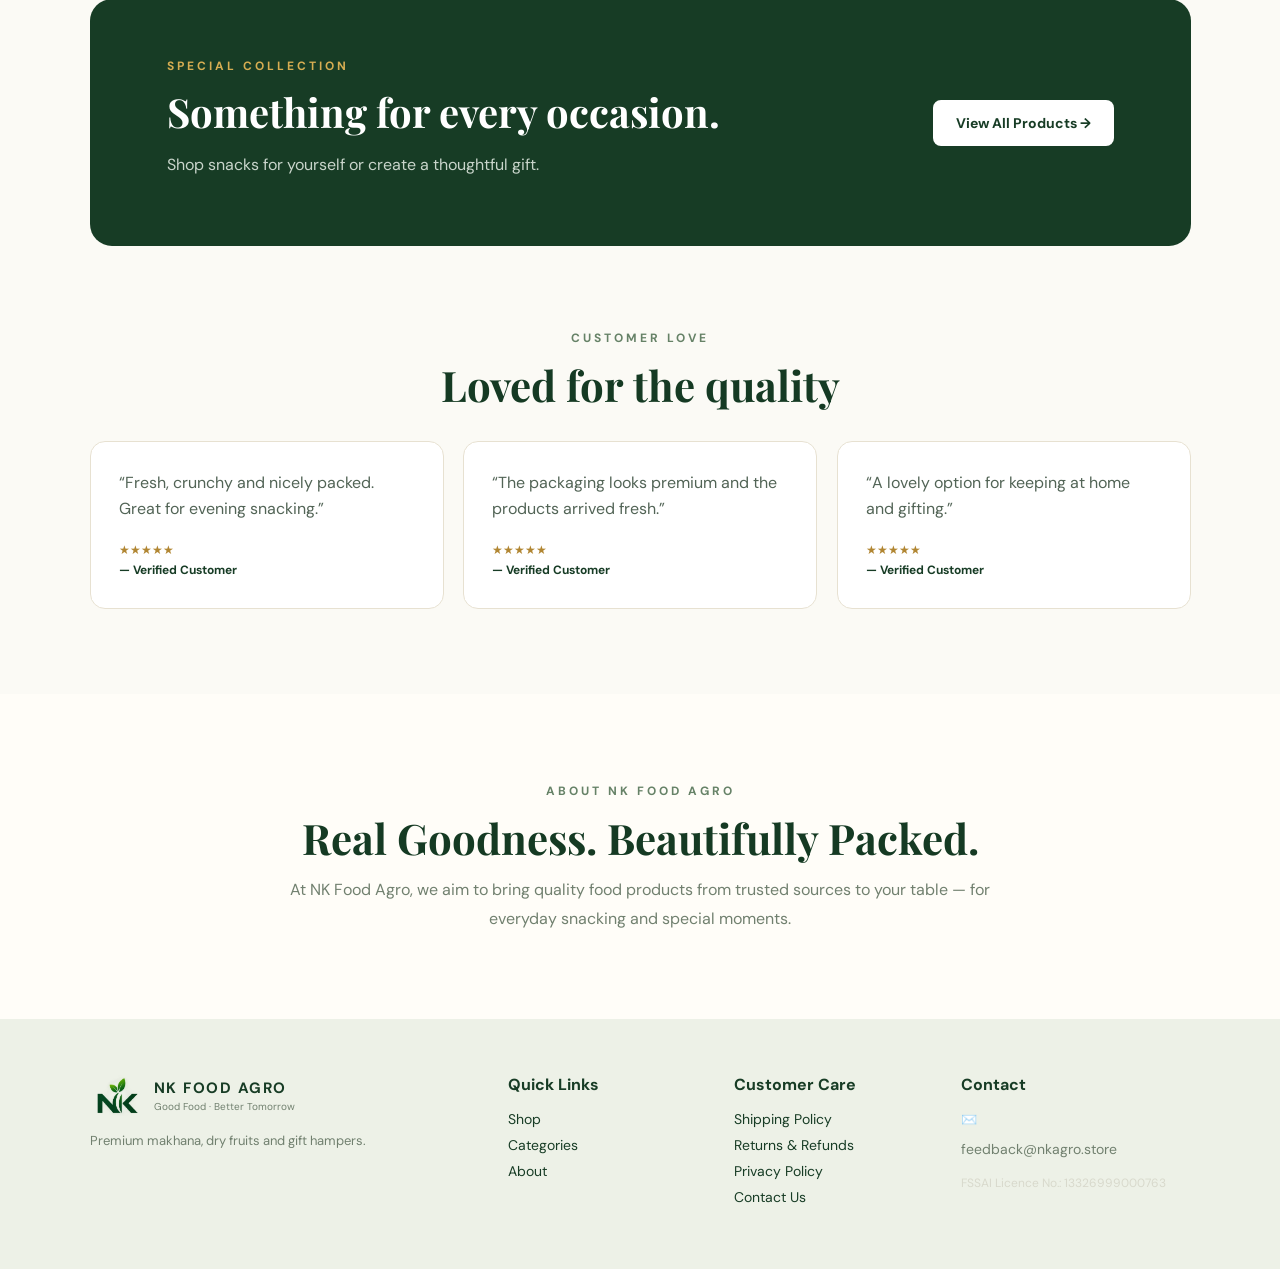
==== commit cf95a73e: "Update index.html" ====
--- a/index.html
+++ b/index.html
@@ -1,6 +1,23 @@
 <!DOCTYPE html>
 <html lang="en">
 <head>
+  <!-- Meta Pixel Code -->
+<script>
+!function(f,b,e,v,n,t,s)
+{if(f.fbq)return;n=f.fbq=function(){n.callMethod?
+n.callMethod.apply(n,arguments):n.queue.push(arguments)};
+if(!f._fbq)f._fbq=n;n.push=n;n.loaded=!0;n.version='2.0';
+n.queue=[];t=b.createElement(e);t.async=!0;
+t.src=v;s=b.getElementsByTagName(e)[0];
+s.parentNode.insertBefore(t,s)}(window, document,'script',
+'https://connect.facebook.net/en_US/fbevents.js');
+fbq('init', '1430246848704728');
+fbq('track', 'PageView');
+</script>
+<noscript><img height="1" width="1" style="display:none"
+src="https://www.facebook.com/tr?id=1430246848704728&ev=PageView&noscript=1"
+/></noscript>
+<!-- End Meta Pixel Code -->
 <meta charset="UTF-8">
 <meta name="viewport" content="width=device-width, initial-scale=1.0">
 <title>NK Agro — Premium Makhana, Dry Fruits & Gift Hampers</title>
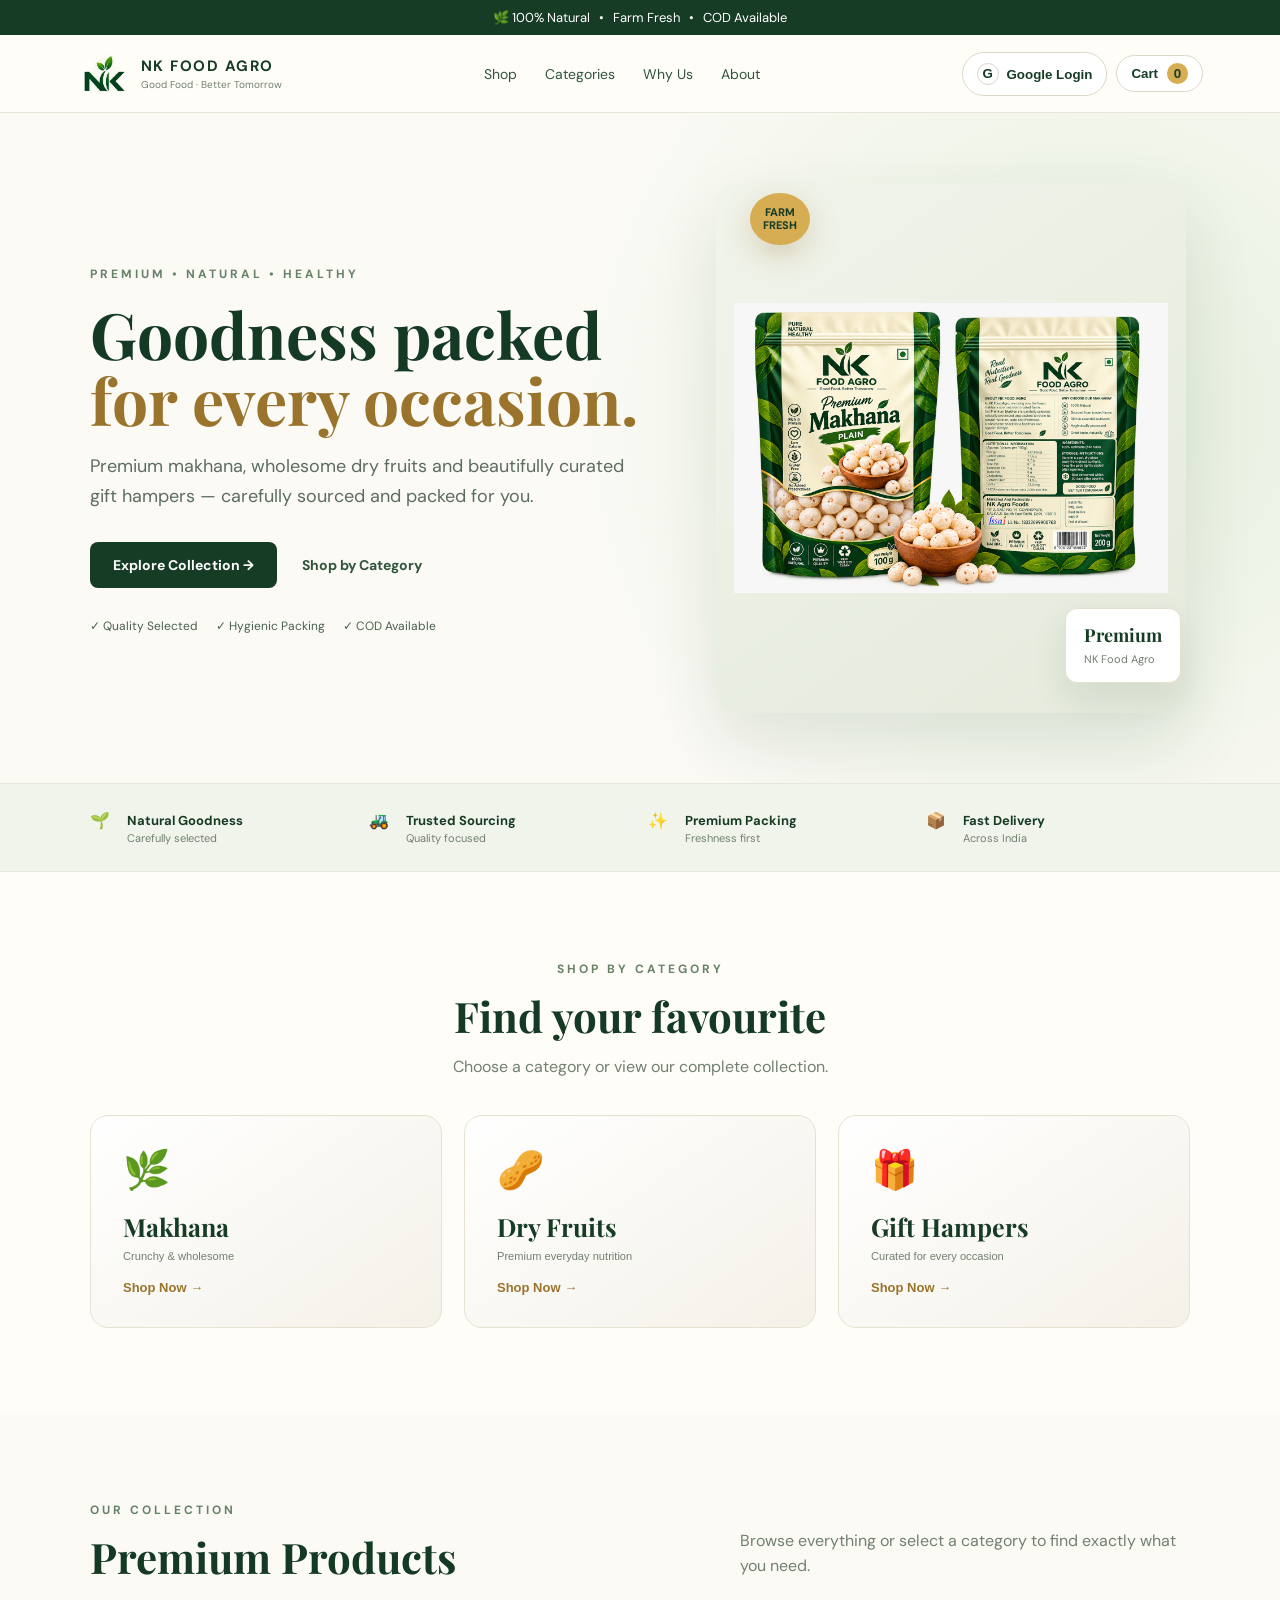
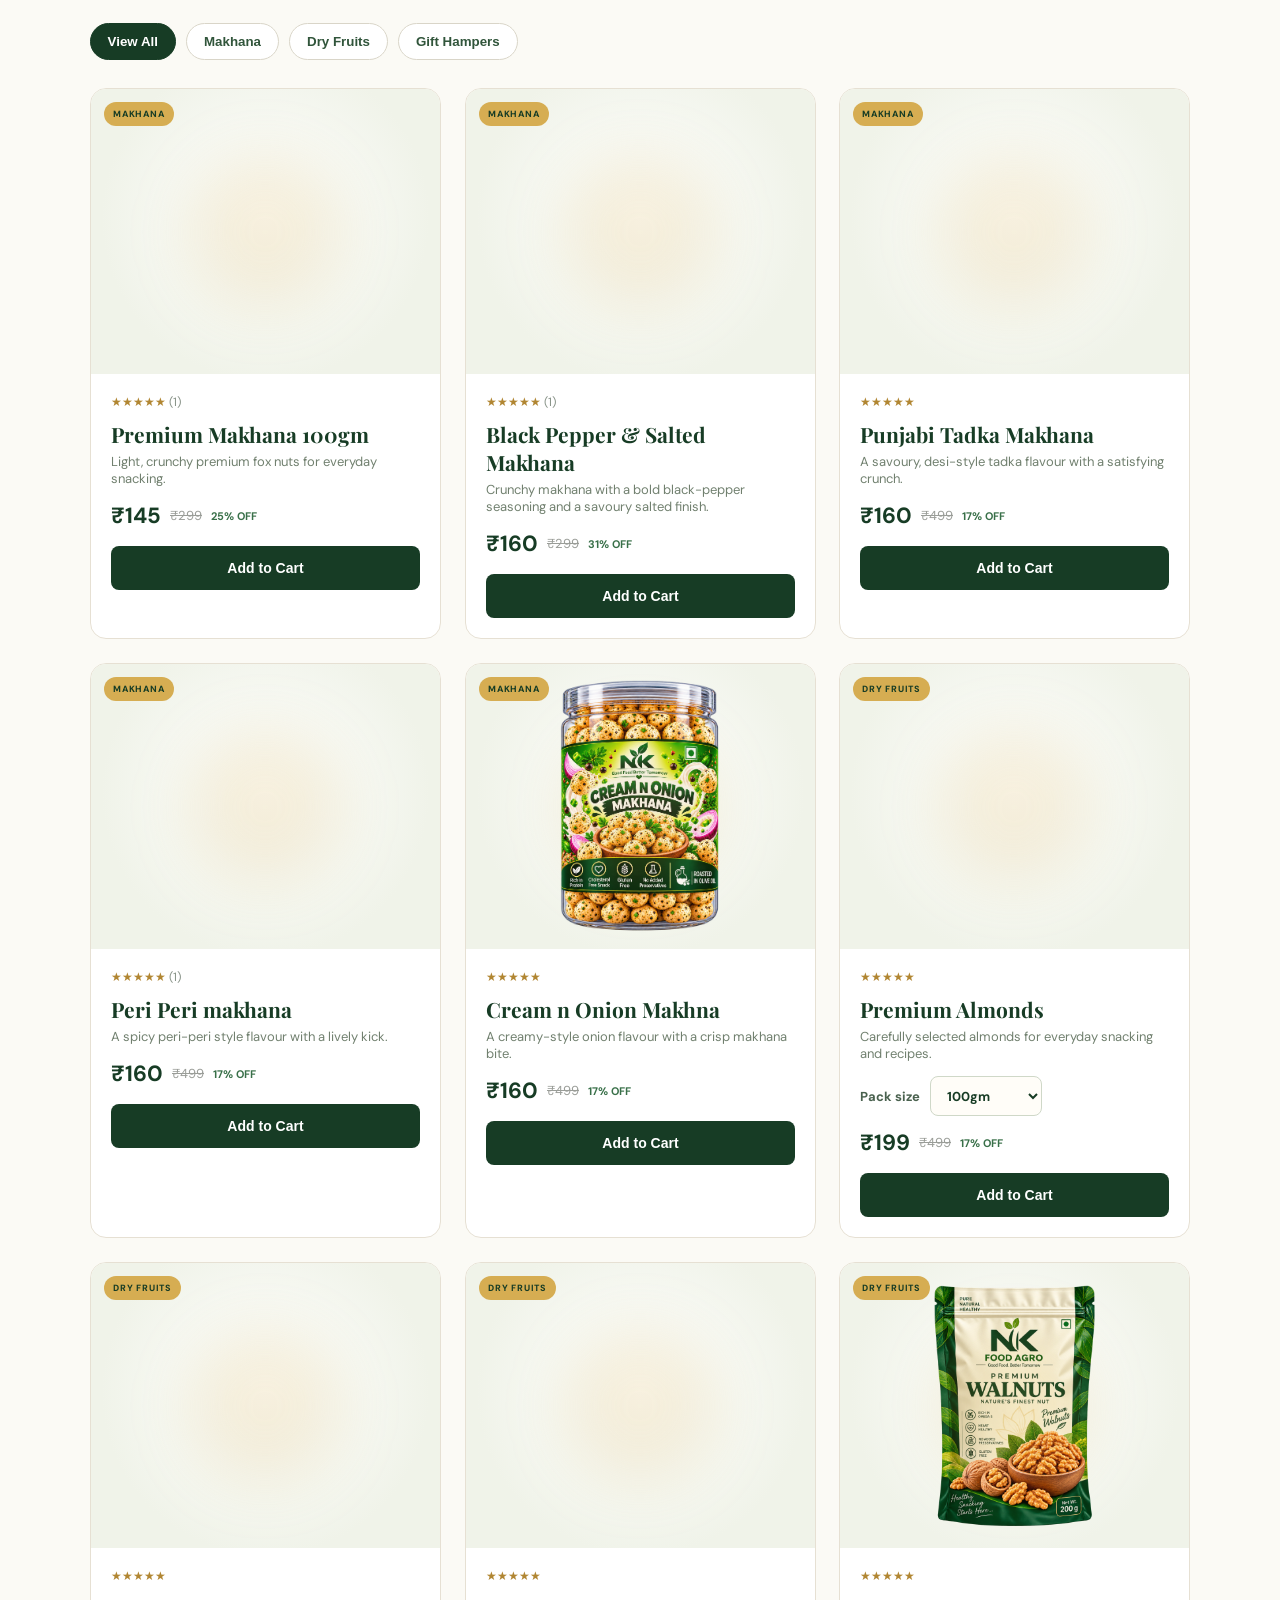
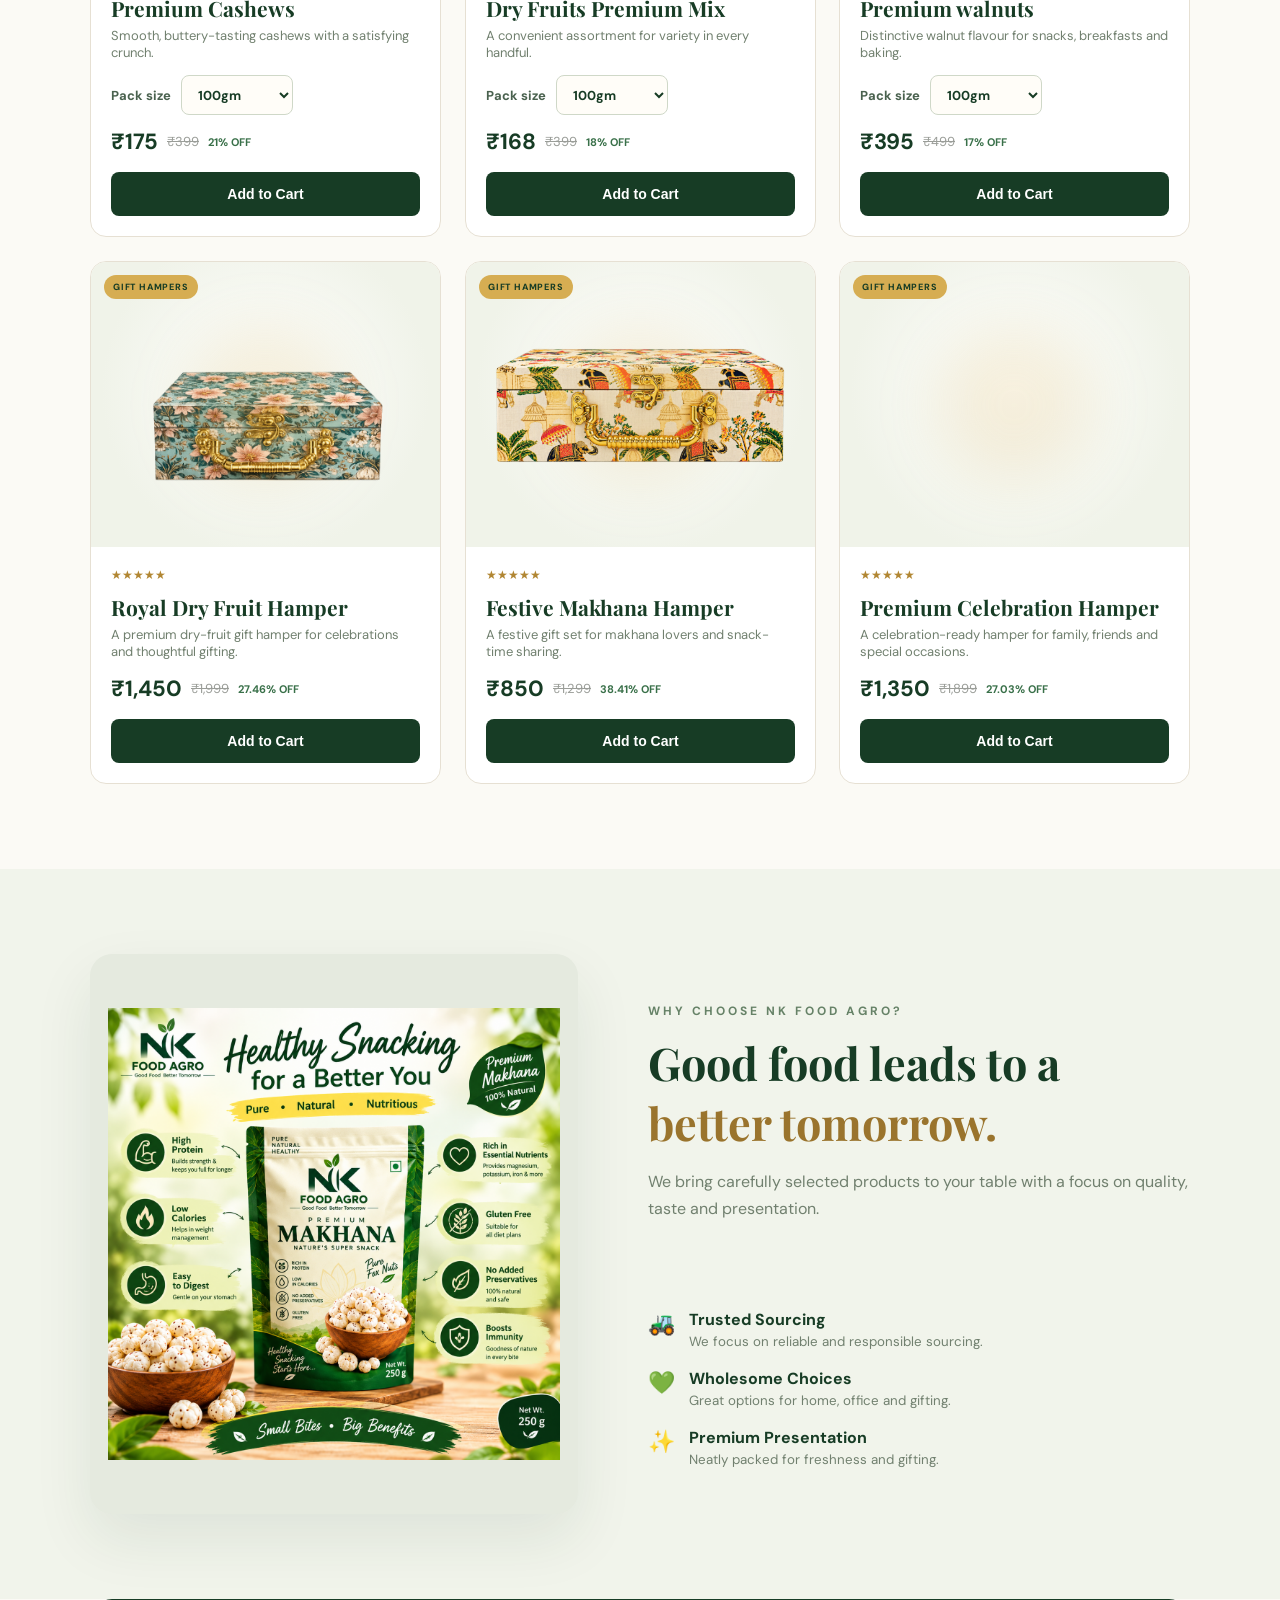
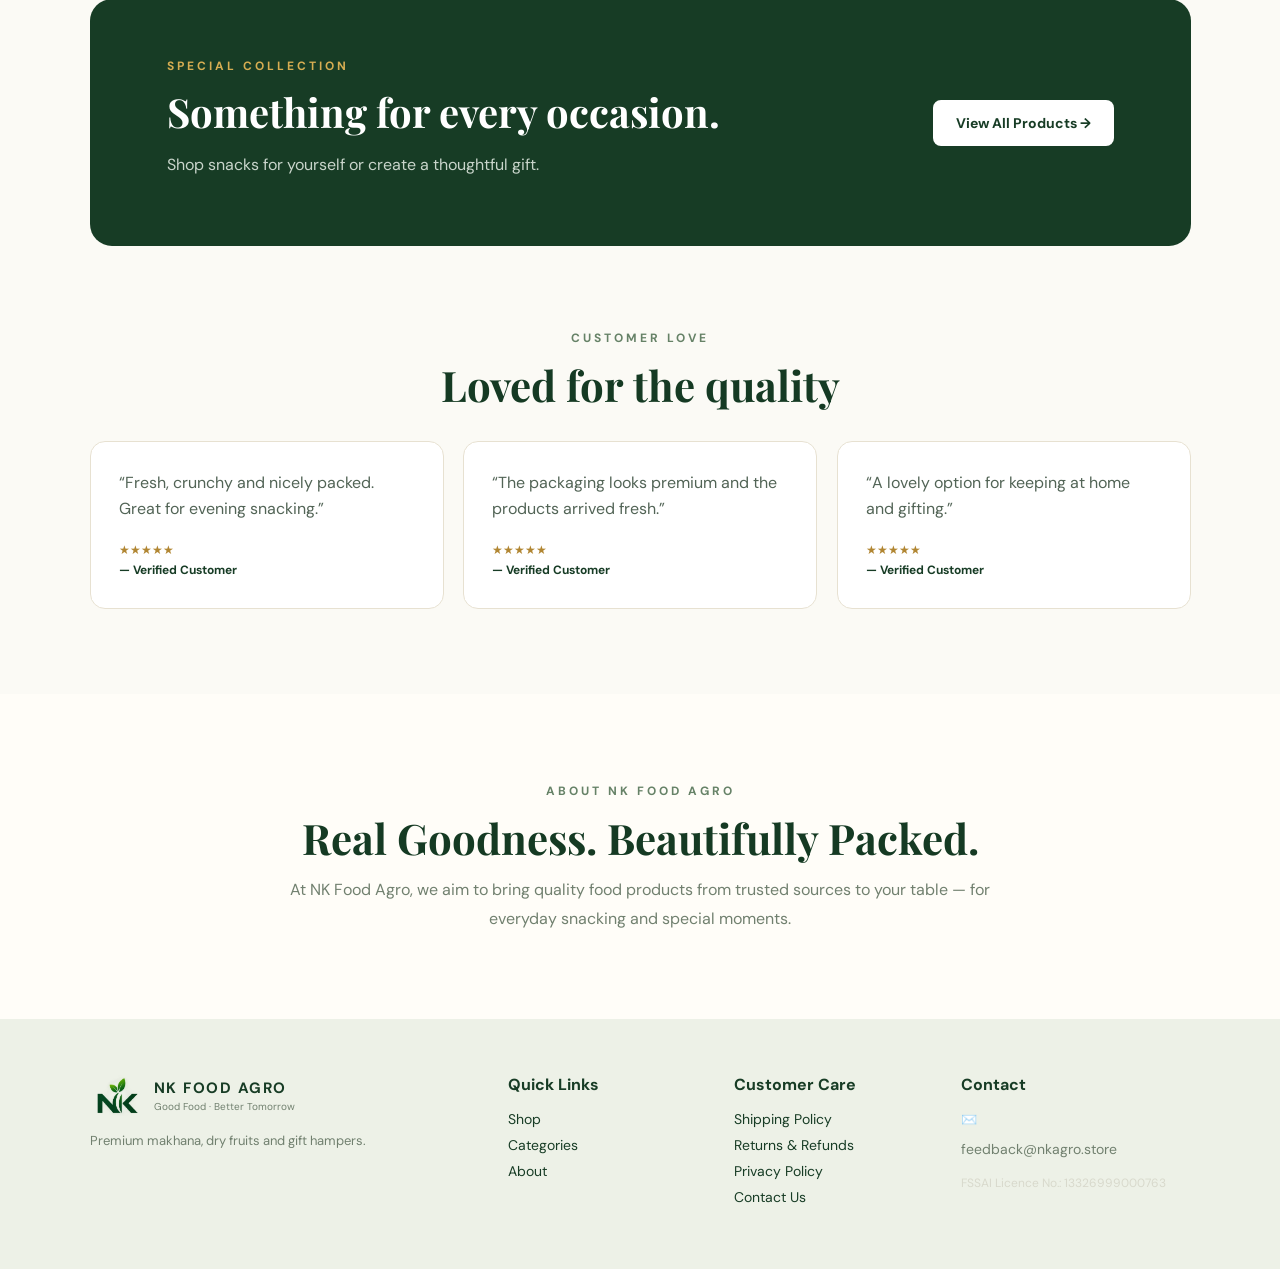
==== commit 38e46759: "Add files via upload" ====
--- a/index.html
+++ b/index.html
@@ -144,7 +144,7 @@
 </div>
 
 <!-- CART -->
-<div class="cart-overlay" id="cartOverlay" onclick="closeCart(event)"><aside class="cart" onclick="event.stopPropagation()"><button class="close" onclick="closeCart()">×</button><h2>Your Cart</h2><div id="cartItems"><p class="empty">Your cart is empty.</p></div><div class="cart-total"><span>Total</span><strong id="cartTotal">₹0</strong></div><button class="btn primary full" onclick="checkout()">Proceed to Checkout</button><p class="secure">🔒 Secure checkout · COD available</p></aside></div>
+<div class="cart-overlay" id="cartOverlay" onclick="closeCart(event)"><aside class="cart" onclick="event.stopPropagation()"><button class="close" onclick="closeCart()">×</button><h2>Your Cart</h2><div id="cartItems"><p class="empty">Your cart is empty.</p></div><div class="cart-total"><span>Delivery fee</span><strong id="cartShipping">₹49</strong></div><div class="cart-total"><span>Total</span><strong id="cartTotal">₹0</strong></div><button class="btn primary full" onclick="checkout()">Proceed to Checkout</button><p class="secure">🔒 Secure checkout · COD available</p></aside></div>
 
 
 <!-- ACCOUNT -->
@@ -155,7 +155,7 @@
 <!-- CHECKOUT -->
 <div class="modal-overlay" id="checkoutModal" onclick="closeCheckout(event)">
  <div class="checkout-modal" onclick="event.stopPropagation()"><button class="modal-close" onclick="closeCheckout()">×</button><div class="checkout-head"><span class="eyebrow">SECURE ORDER</span><h2>Complete your order</h2><p>Fill your delivery details. Your order will be sent securely for processing. You can track orders from your account after signing in.</p></div>
- <form id="checkoutForm" onsubmit="placeOrder(event)"><div class="form-grid"><label>Full Name*<input id="orderName" name="name" required autocomplete="name"></label><label>Phone Number*<input name="phone" required inputmode="tel" autocomplete="tel"></label><label>Email*<input id="orderEmail" name="email" type="email" required autocomplete="email"></label><label>PIN Code*<input name="pincode" required inputmode="numeric" autocomplete="postal-code"></label><label>City*<input name="city" required autocomplete="address-level2"></label><label>State*<input name="state" required autocomplete="address-level1"></label><label class="wide">Full Address*<textarea name="address" required autocomplete="street-address" rows="3"></textarea></label><label>Landmark<input name="landmark" autocomplete="off"></label><label>Order Note<input name="notes" placeholder="Optional"></label></div><div class="cod-box"><b>💵 Cash on Delivery</b><span>Payment is collected at delivery. Do not enter card/UPI details here.</span></div><div class="checkout-total"><span>Order Total</span><strong id="checkoutTotal">₹0</strong></div><button class="btn primary full" type="submit">Place Order →</button></form></div>
+ <form id="checkoutForm" onsubmit="placeOrder(event)"><div class="form-grid"><label>Full Name*<input id="orderName" name="name" required autocomplete="name"></label><label>Phone Number*<input name="phone" required inputmode="tel" autocomplete="tel"></label><label>Email*<input id="orderEmail" name="email" type="email" required autocomplete="email"></label><label>PIN Code*<input name="pincode" required inputmode="numeric" autocomplete="postal-code"></label><label>City*<input name="city" required autocomplete="address-level2"></label><label>State*<input name="state" required autocomplete="address-level1"></label><label class="wide">Full Address*<textarea name="address" required autocomplete="street-address" rows="3"></textarea></label><label>Landmark<input name="landmark" autocomplete="off"></label><label>Order Note<input name="notes" placeholder="Optional"></label></div><div class="cod-box"><b>💵 Cash on Delivery</b><span>Payment is collected at delivery. Do not enter card/UPI details here.</span></div><div class="checkout-total"><span>Subtotal</span><strong id="checkoutSubtotal">₹0</strong></div><div class="checkout-total"><span>Delivery fee</span><strong id="checkoutShipping">₹49</strong></div><div class="checkout-total"><span>Order Total</span><strong id="checkoutTotal">₹0</strong></div><button class="btn primary full" type="submit">Place Order →</button></form></div>
 </div>
 
 <!-- REVIEW -->
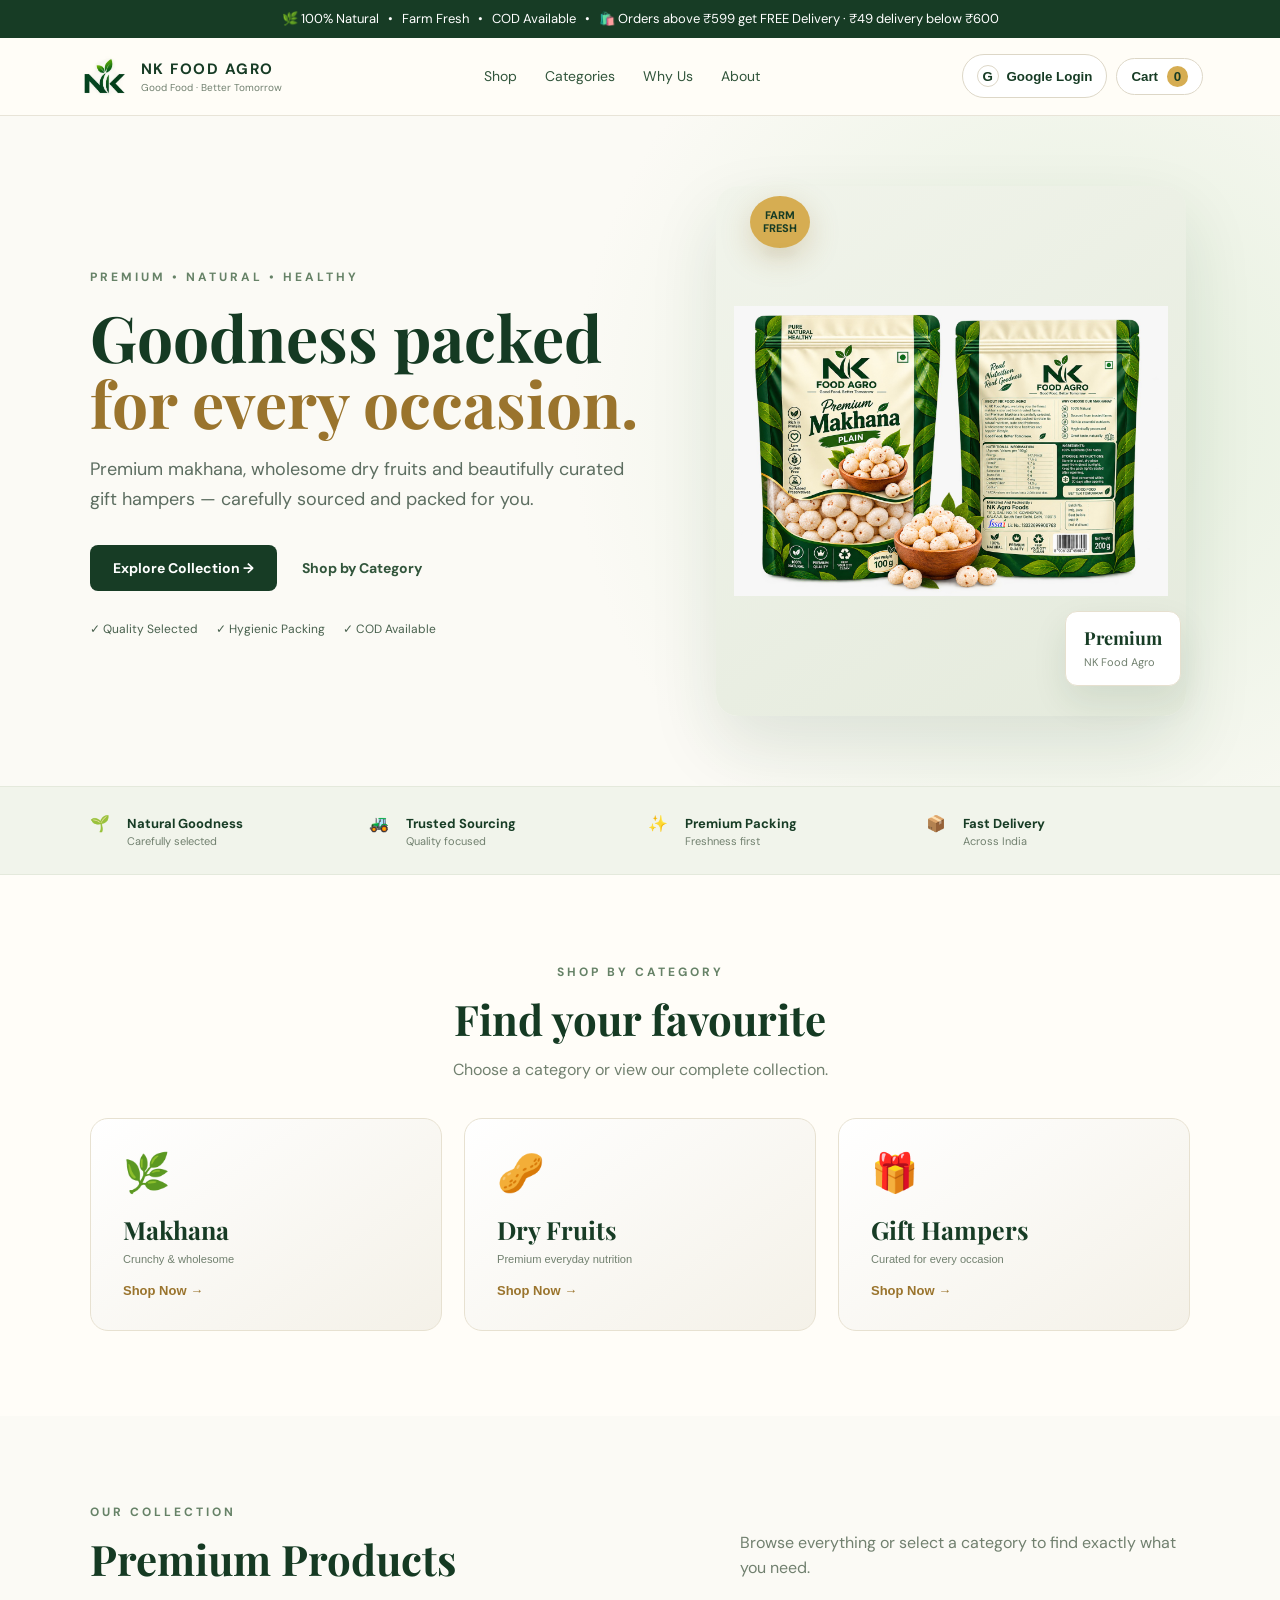
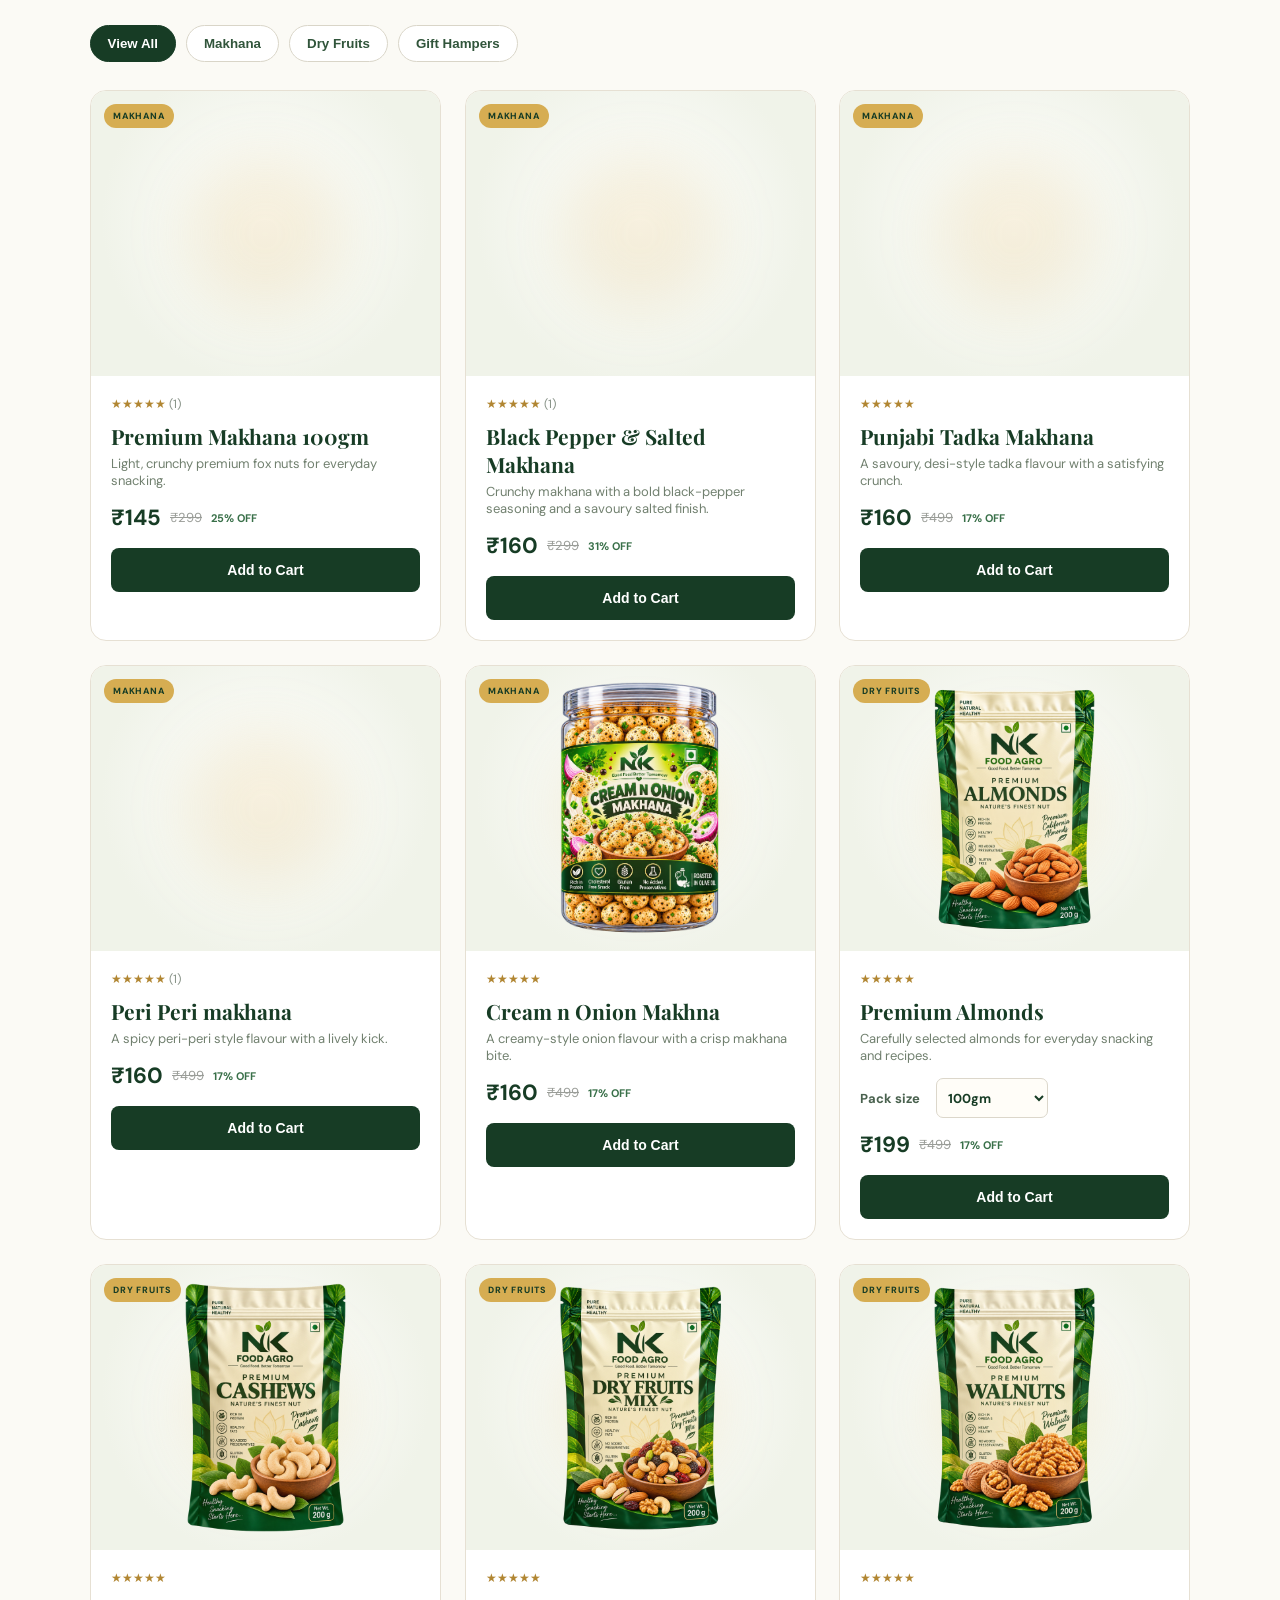
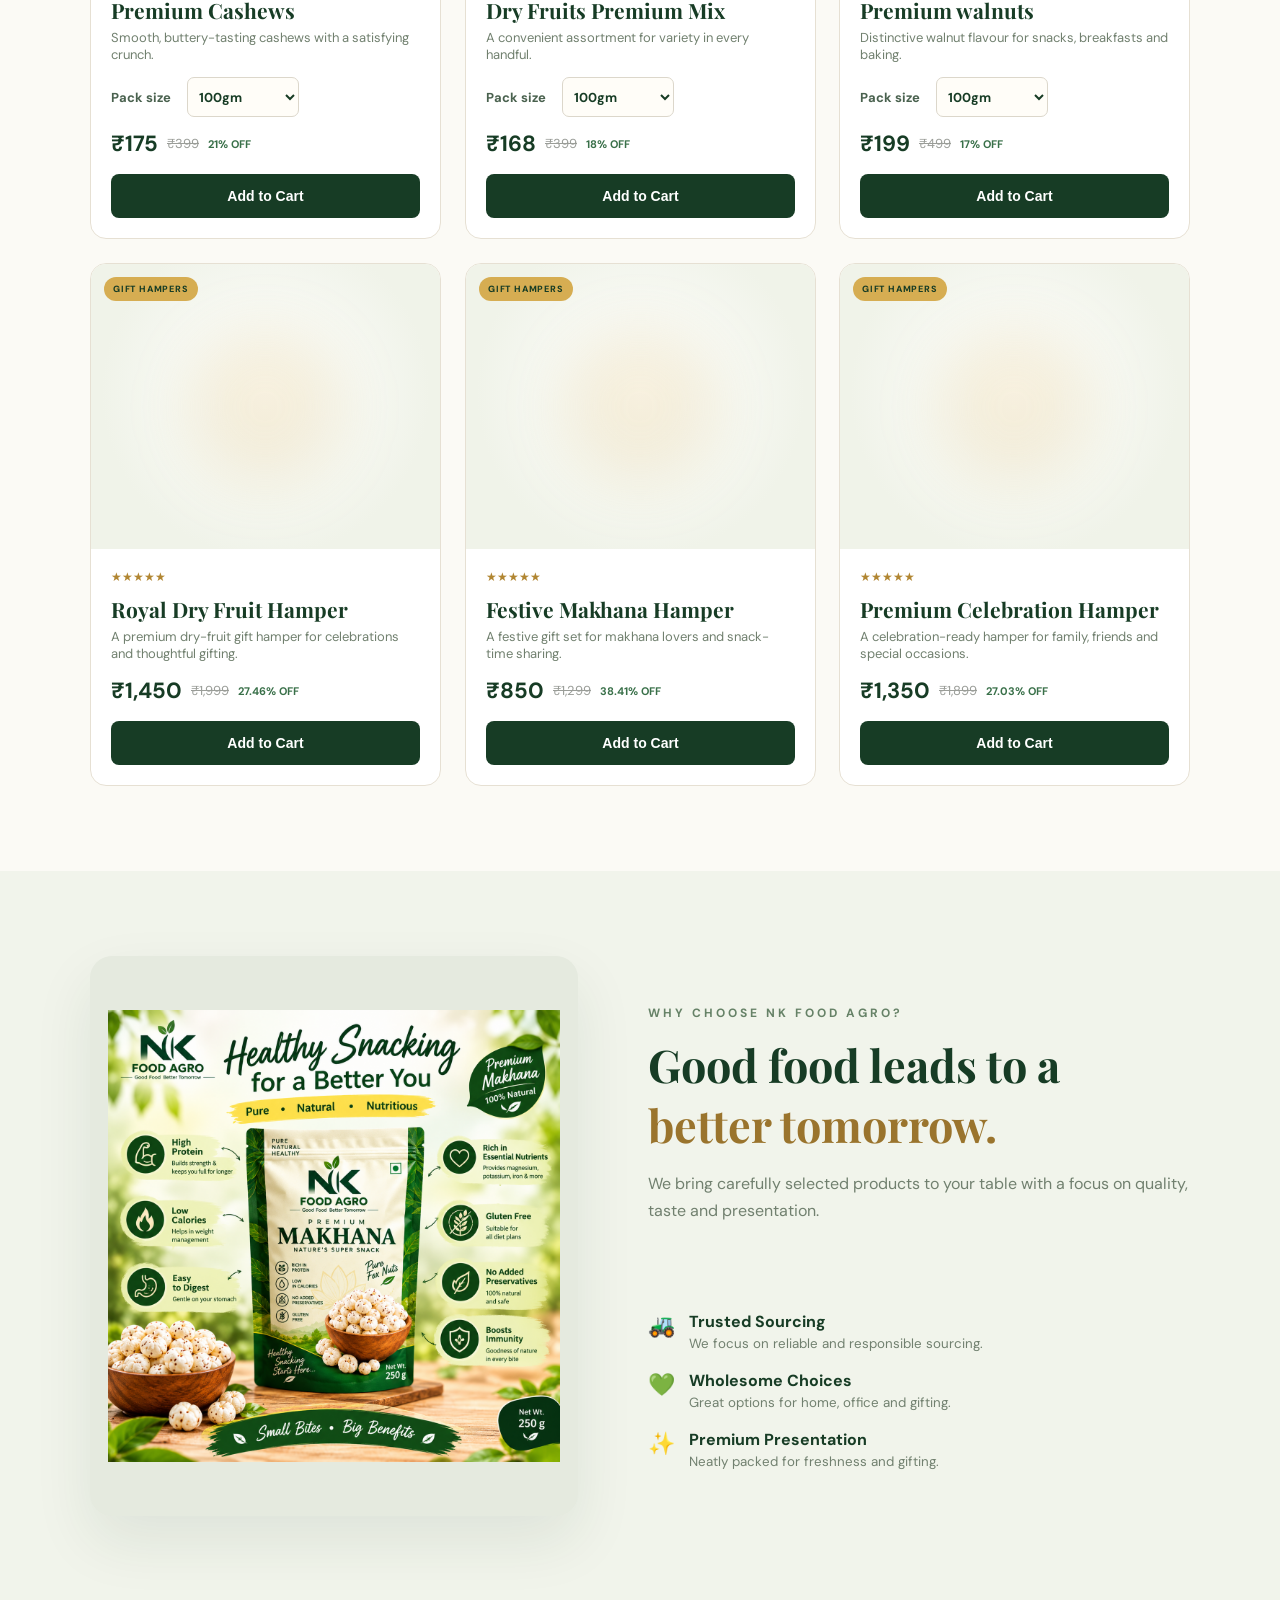
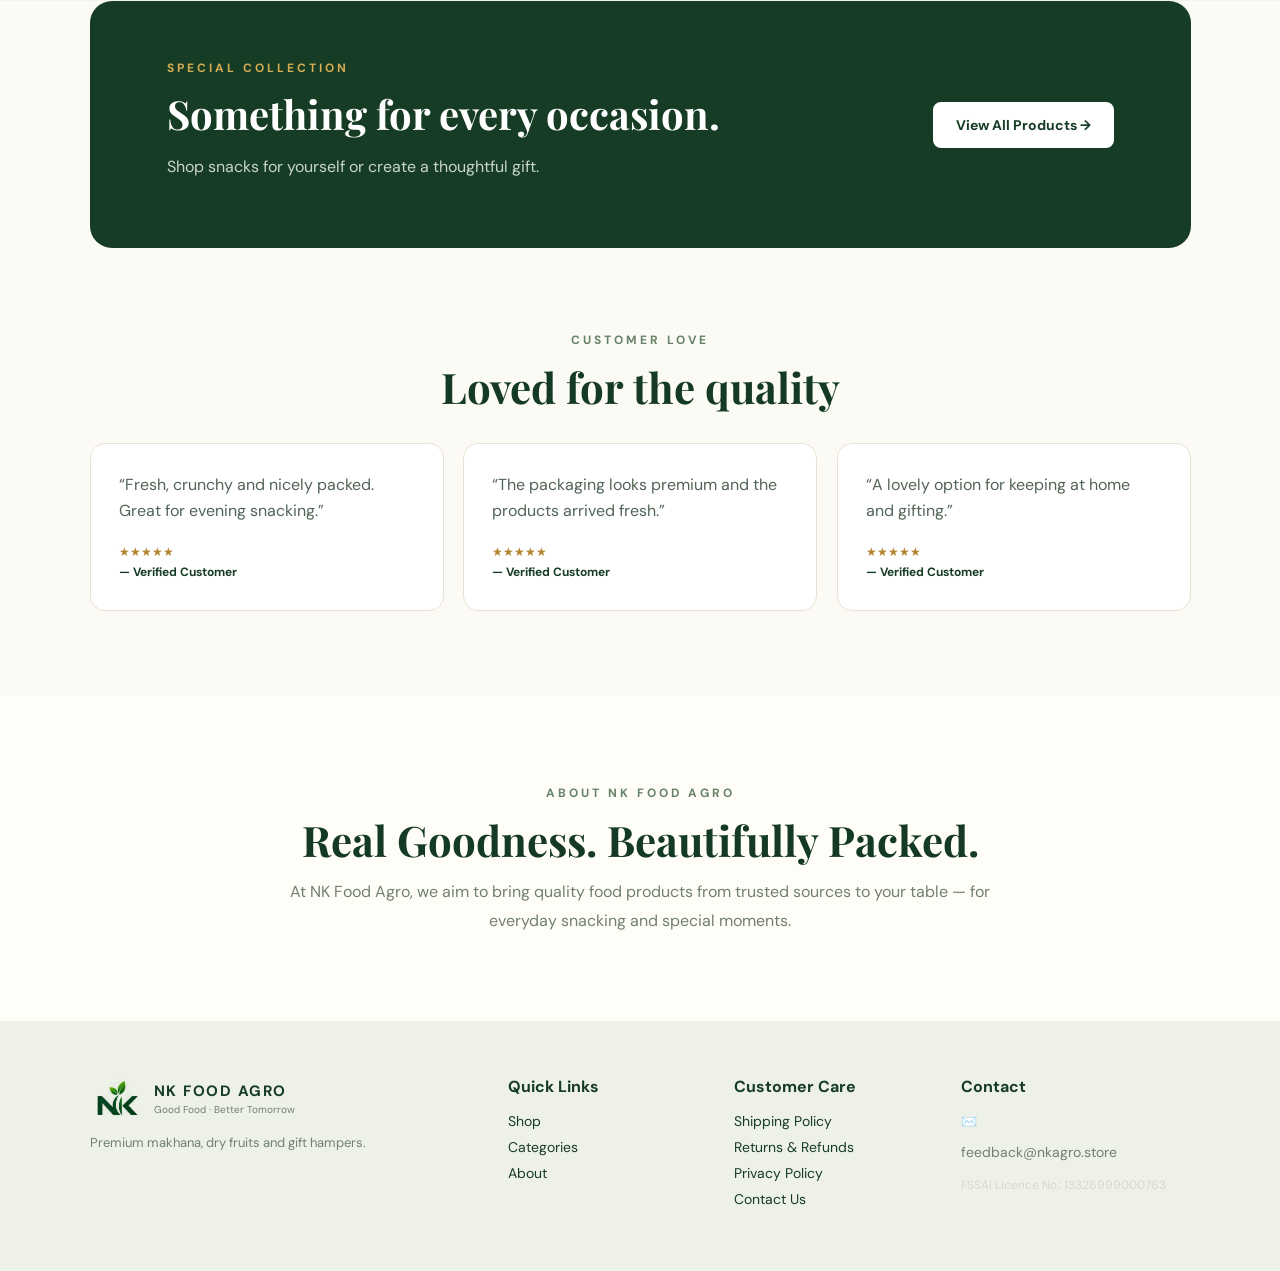
==== commit 8a346886: "Add files via upload" ====
--- a/index.html
+++ b/index.html
@@ -52,7 +52,7 @@
   <button class="nkfi-skip" id="nkFruitSkip" type="button">Skip Intro →</button>
 </div>
 
-<div class="topbar">🌿 100% Natural &nbsp; • &nbsp; Farm Fresh &nbsp; • &nbsp; COD Available</div>
+<div class="topbar">🌿 100% Natural &nbsp; • &nbsp; Farm Fresh &nbsp; • &nbsp; COD Available &nbsp; • &nbsp; 🛍️ Orders above ₹599 get FREE Delivery · ₹49 delivery below ₹600</div>
 <header class="header">
   <a class="brand" href="#"><img class="brand-logo-image" src="assets/nk-logo.png" alt="NK Food Agro logo"><span><b>NK FOOD AGRO</b><small>Good Food · Better Tomorrow</small></span></a>
   <nav><a href="#shop">Shop</a><a href="#categories">Categories</a><a href="#benefits">Why Us</a><a href="#about">About</a></nav>
@@ -144,7 +144,7 @@
 </div>
 
 <!-- CART -->
-<div class="cart-overlay" id="cartOverlay" onclick="closeCart(event)"><aside class="cart" onclick="event.stopPropagation()"><button class="close" onclick="closeCart()">×</button><h2>Your Cart</h2><div id="cartItems"><p class="empty">Your cart is empty.</p></div><div class="cart-total"><span>Delivery fee</span><strong id="cartShipping">₹49</strong></div><div class="cart-total"><span>Total</span><strong id="cartTotal">₹0</strong></div><button class="btn primary full" onclick="checkout()">Proceed to Checkout</button><p class="secure">🔒 Secure checkout · COD available</p></aside></div>
+<div class="cart-overlay" id="cartOverlay" onclick="closeCart(event)"><aside class="cart" onclick="event.stopPropagation()"><button class="close" onclick="closeCart()">×</button><h2>Your Cart</h2><div id="cartItems"><p class="empty">Your cart is empty.</p></div><div id="cartDeliveryBreakdown" class="delivery-breakdown"></div><div class="cart-total"><span>Total (incl. delivery)</span><strong id="cartTotal">₹0</strong></div><button class="btn primary full" onclick="checkout()">Proceed to Checkout</button><p class="secure">🔒 Secure checkout · COD available</p></aside></div>
 
 
 <!-- ACCOUNT -->
@@ -155,7 +155,7 @@
 <!-- CHECKOUT -->
 <div class="modal-overlay" id="checkoutModal" onclick="closeCheckout(event)">
  <div class="checkout-modal" onclick="event.stopPropagation()"><button class="modal-close" onclick="closeCheckout()">×</button><div class="checkout-head"><span class="eyebrow">SECURE ORDER</span><h2>Complete your order</h2><p>Fill your delivery details. Your order will be sent securely for processing. You can track orders from your account after signing in.</p></div>
- <form id="checkoutForm" onsubmit="placeOrder(event)"><div class="form-grid"><label>Full Name*<input id="orderName" name="name" required autocomplete="name"></label><label>Phone Number*<input name="phone" required inputmode="tel" autocomplete="tel"></label><label>Email*<input id="orderEmail" name="email" type="email" required autocomplete="email"></label><label>PIN Code*<input name="pincode" required inputmode="numeric" autocomplete="postal-code"></label><label>City*<input name="city" required autocomplete="address-level2"></label><label>State*<input name="state" required autocomplete="address-level1"></label><label class="wide">Full Address*<textarea name="address" required autocomplete="street-address" rows="3"></textarea></label><label>Landmark<input name="landmark" autocomplete="off"></label><label>Order Note<input name="notes" placeholder="Optional"></label></div><div class="cod-box"><b>💵 Cash on Delivery</b><span>Payment is collected at delivery. Do not enter card/UPI details here.</span></div><div class="checkout-total"><span>Subtotal</span><strong id="checkoutSubtotal">₹0</strong></div><div class="checkout-total"><span>Delivery fee</span><strong id="checkoutShipping">₹49</strong></div><div class="checkout-total"><span>Order Total</span><strong id="checkoutTotal">₹0</strong></div><button class="btn primary full" type="submit">Place Order →</button></form></div>
+ <form id="checkoutForm" onsubmit="placeOrder(event)"><div class="form-grid"><label>Full Name*<input id="orderName" name="name" required autocomplete="name"></label><label>Phone Number*<input name="phone" required inputmode="tel" autocomplete="tel"></label><label>Email*<input id="orderEmail" name="email" type="email" required autocomplete="email"></label><label>PIN Code*<input name="pincode" required inputmode="numeric" autocomplete="postal-code"></label><label>City*<input name="city" required autocomplete="address-level2"></label><label>State*<input name="state" required autocomplete="address-level1"></label><label class="wide">Full Address*<textarea name="address" required autocomplete="street-address" rows="3"></textarea></label><label>Landmark<input name="landmark" autocomplete="off"></label><label>Order Note<input name="notes" placeholder="Optional"></label></div><div class="cod-box"><b>💵 Cash on Delivery</b><span>Payment is collected at delivery. Do not enter card/UPI details here.</span></div><div id="checkoutDeliveryBreakdown" class="delivery-breakdown"></div><div class="checkout-total"><span>Order Total (incl. delivery)</span><strong id="checkoutTotal">₹0</strong></div><button class="btn primary full" type="submit">Place Order →</button></form></div>
 </div>
 
 <!-- REVIEW -->
--- a/style.css
+++ b/style.css
@@ -262,3 +262,6 @@
 .nkfi-jar-wrap[hidden]{display:none!important}
 @media(max-width:600px){.hero-product,.product-card,.quick-glow,.hero-frame:after{animation:none!important}.quick-glow{display:none}.product-card{will-change:auto}.product-image img,.smart-image{transition:none}.header{backdrop-filter:none}}
 @media(prefers-reduced-motion:reduce){*,*::before,*::after{scroll-behavior:auto!important;animation-duration:.01ms!important;animation-iteration-count:1!important;transition-duration:.01ms!important}}
+
+/* Delivery price breakdown */
+.delivery-breakdown{border-top:1px solid #eee7d8;padding-top:12px;margin-top:8px}.shipping-line{display:flex;justify-content:space-between;gap:15px;padding:5px 0;font-size:13px;color:#526456}.shipping-line b{color:#173c25}.topbar{line-height:1.5}.weight-picker select{margin-left:6px;border:1px solid #dcd7cb;border-radius:7px;padding:7px;background:#fffdf8;color:#173c25;font:inherit}
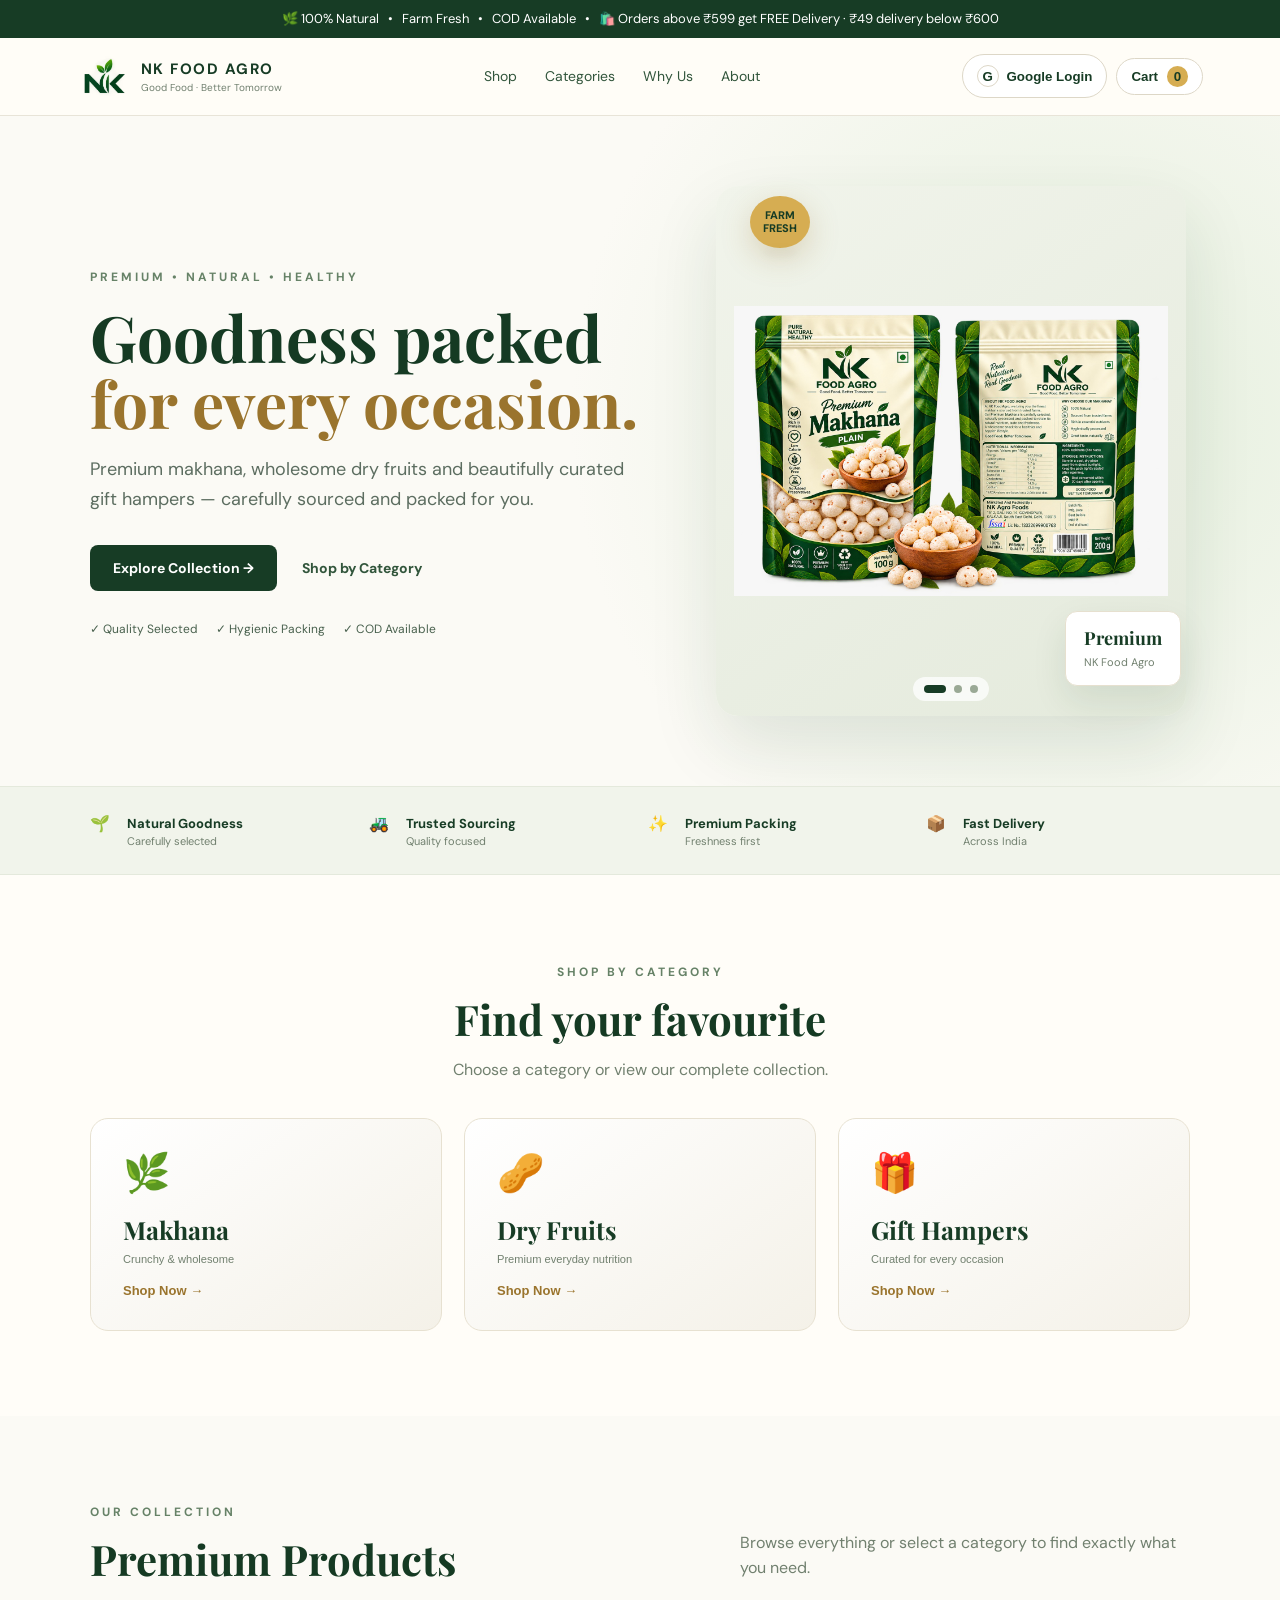
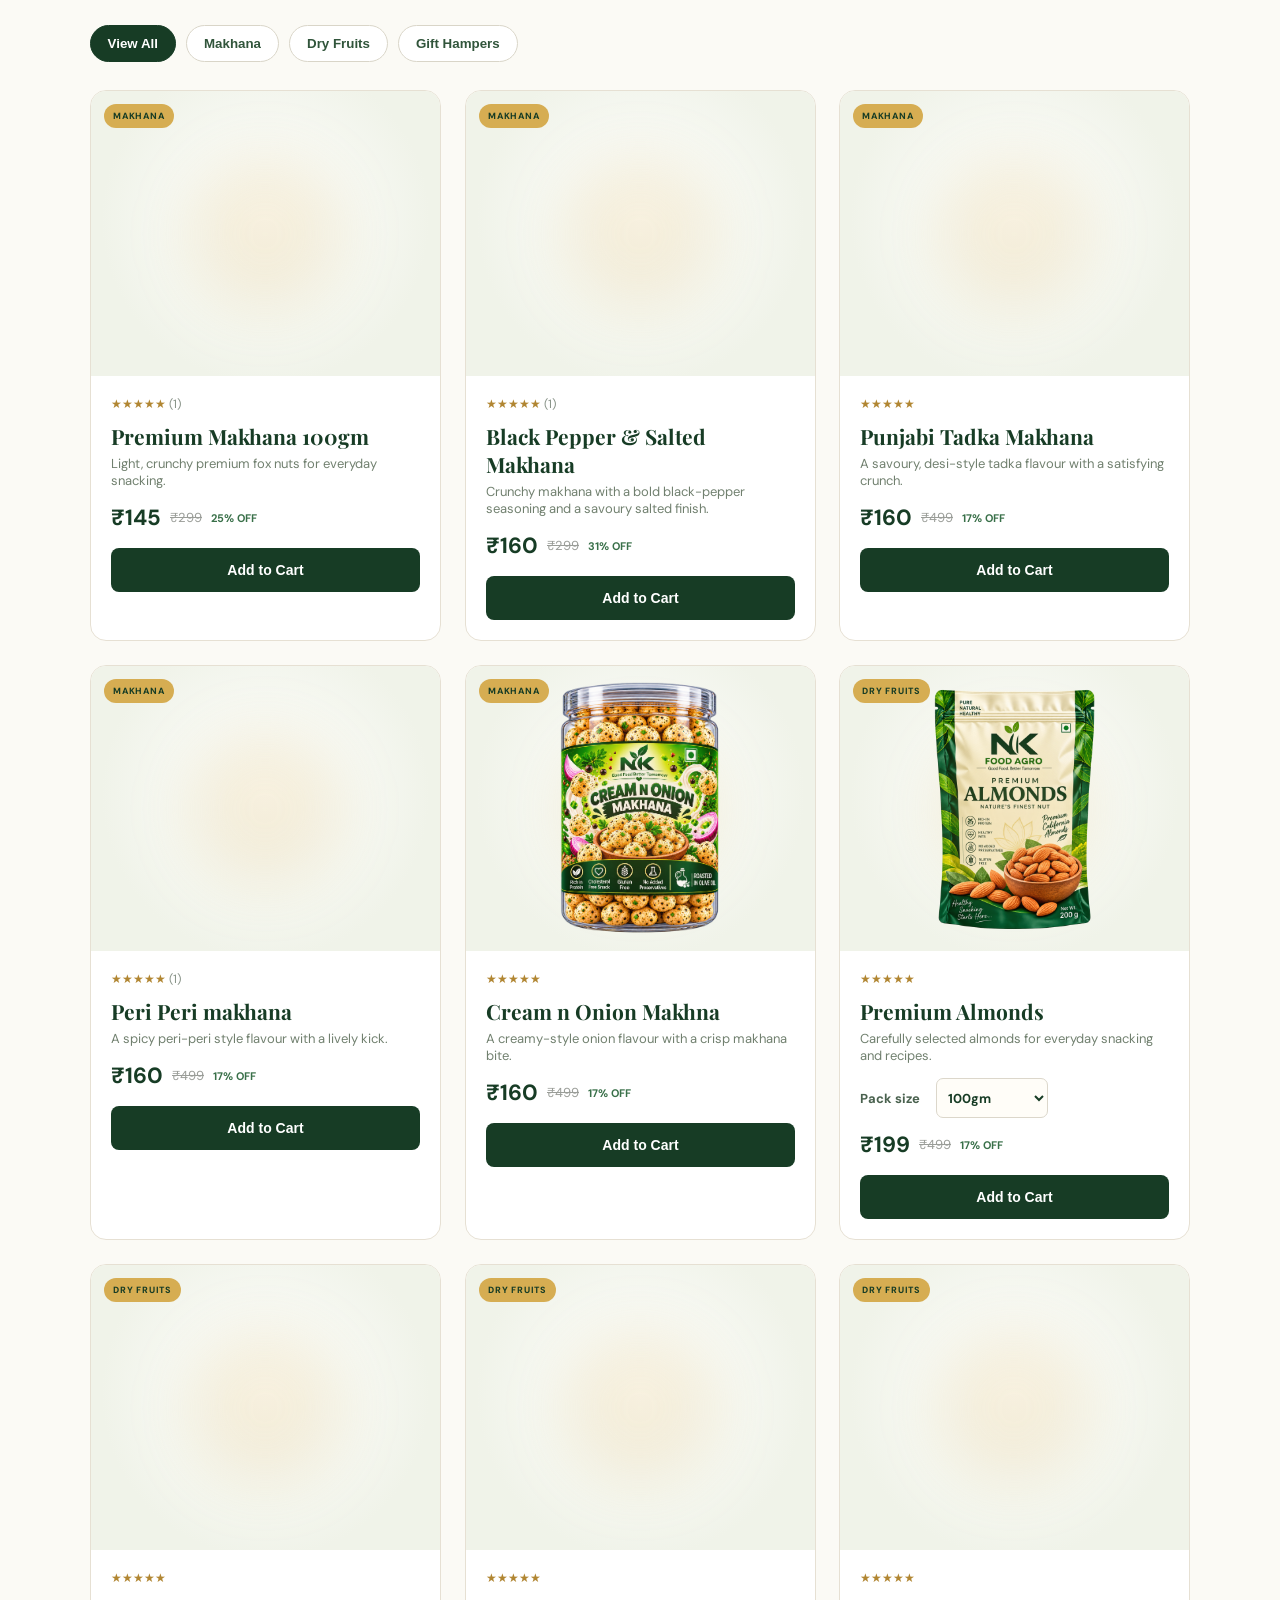
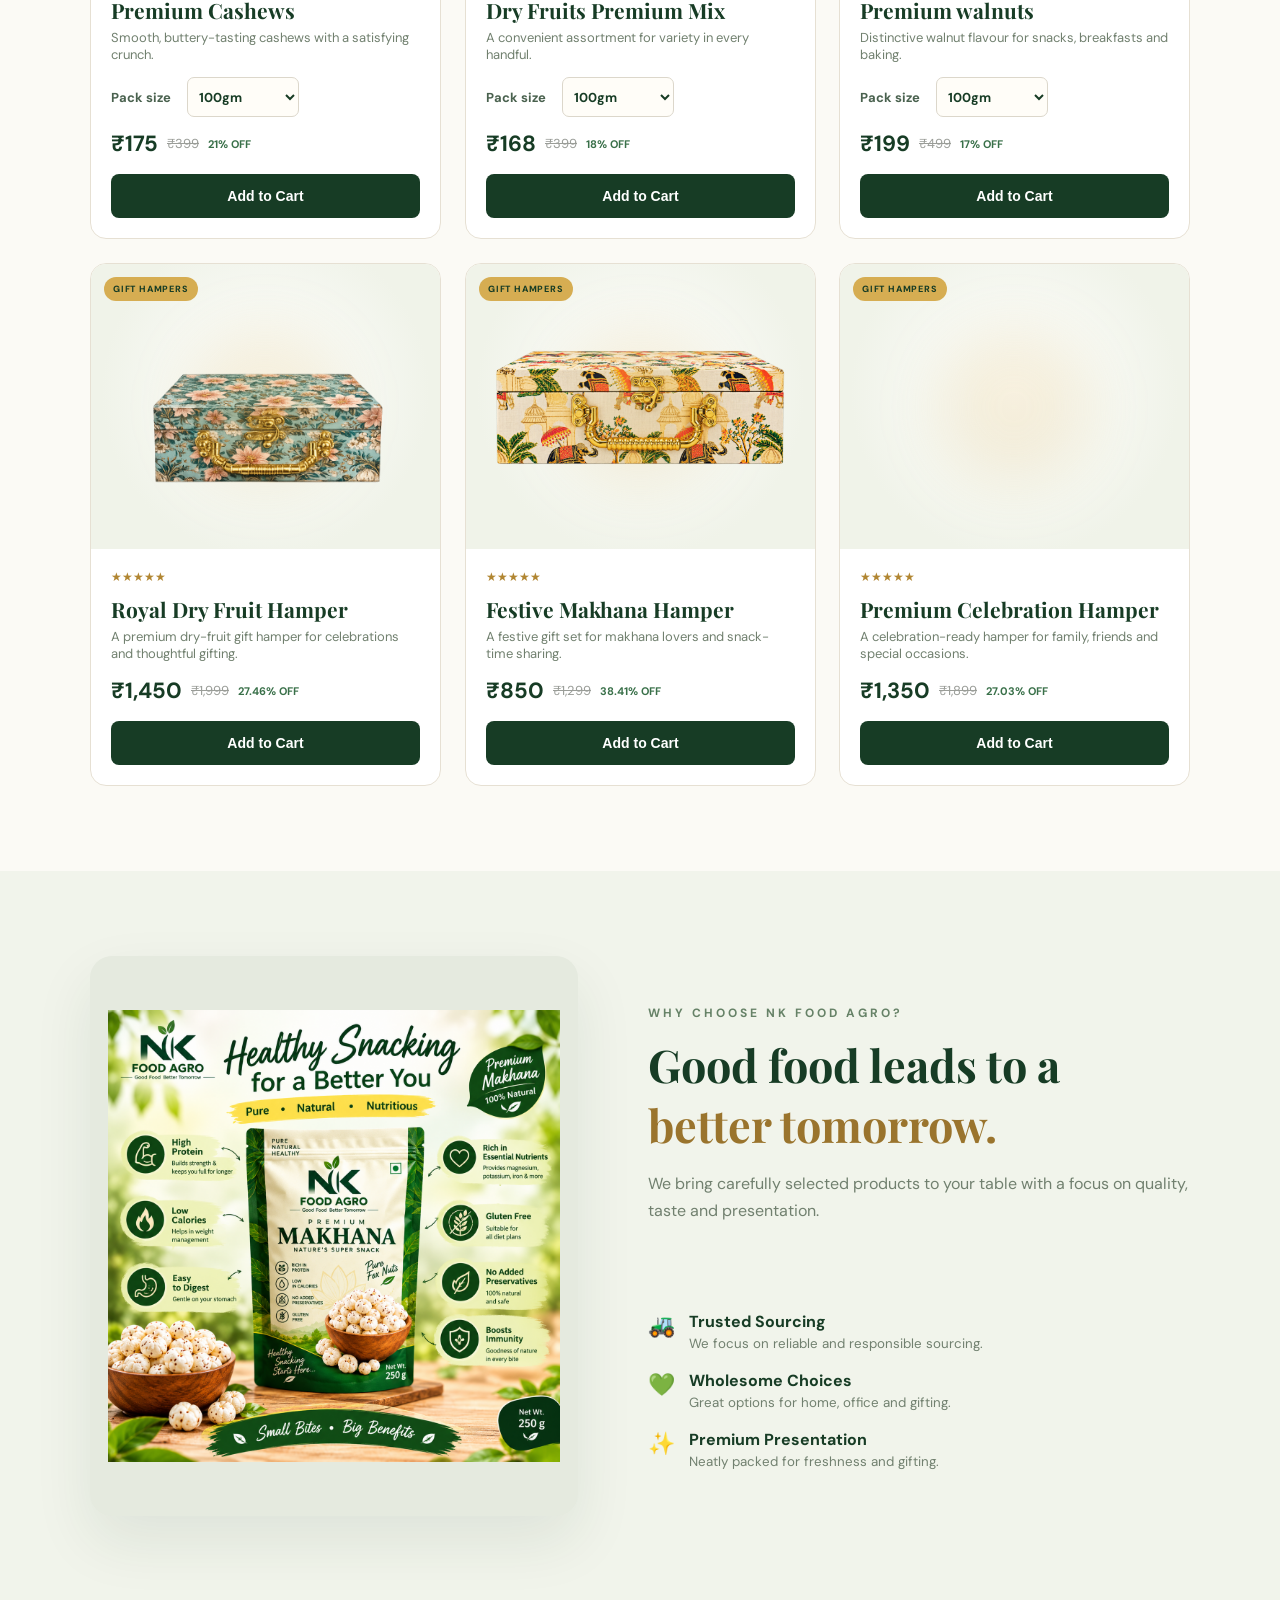
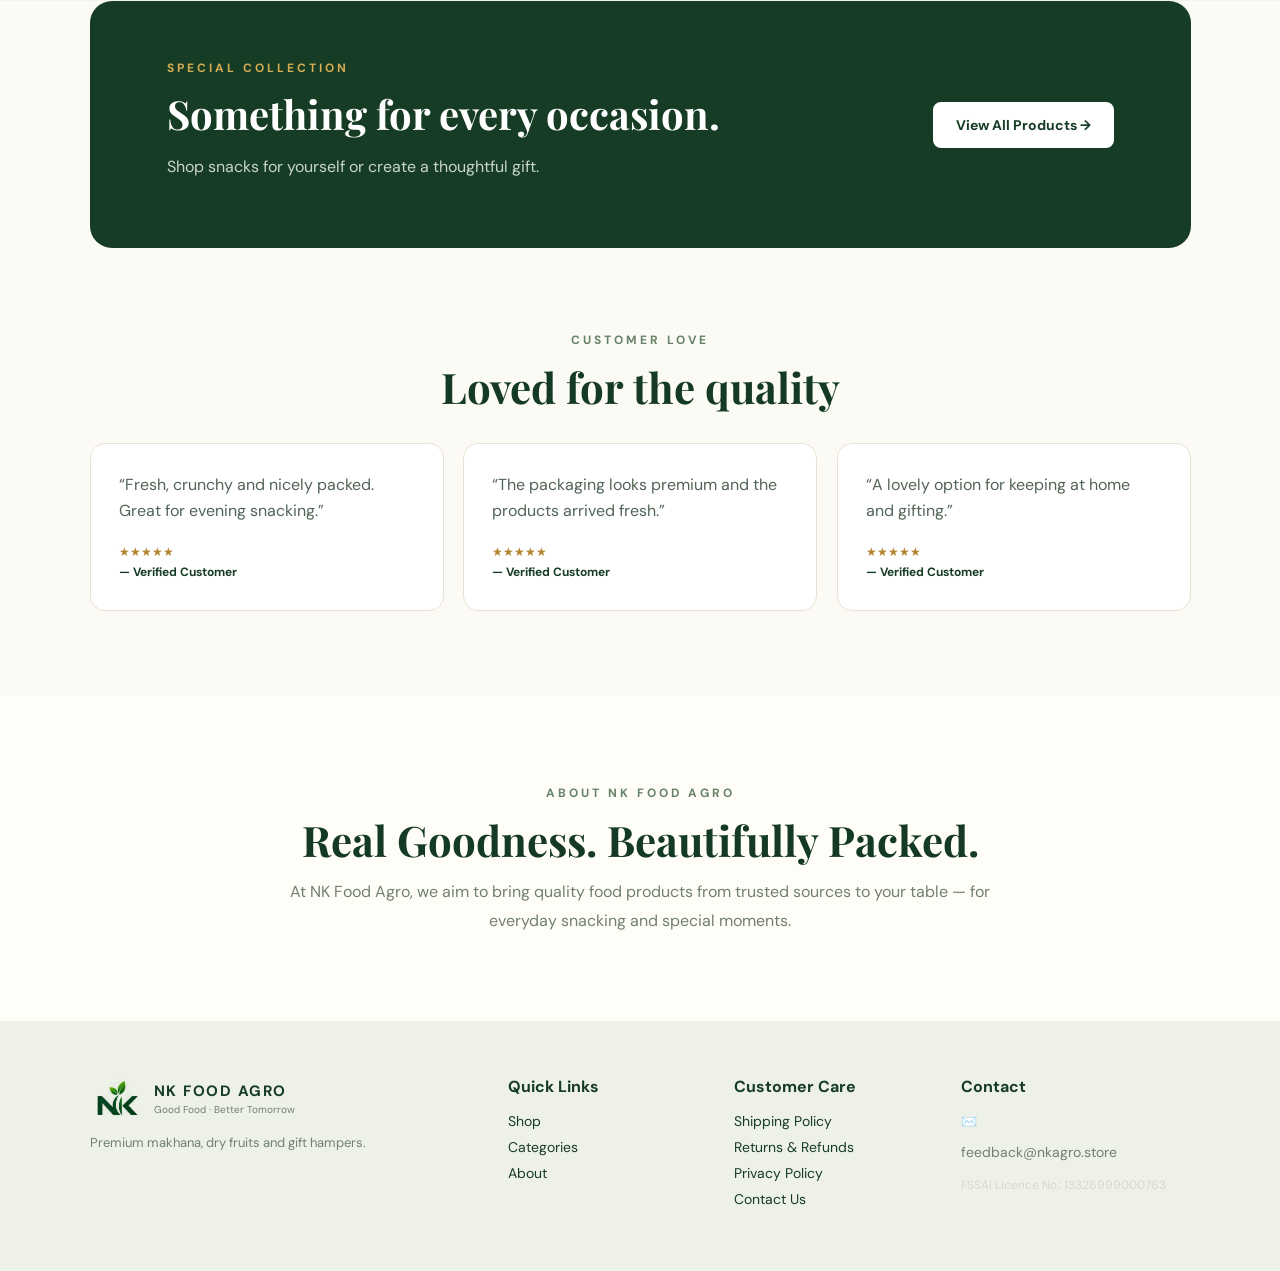
==== commit c304f1a4: "Add files via upload" ====
--- a/index.html
+++ b/index.html
@@ -70,7 +70,16 @@
   </div>
   <div class="hero-product">
     <div class="leaf-badge">FARM<br>FRESH</div>
-    <div class="image-frame hero-frame"><img src="assets/hero.jpg" data-fallback="assets/makhana-500g.png" alt="NK Food Agro Premium Collection" class="smart-image"></div>
+    <div class="image-frame hero-frame hero-gallery" aria-label="NK Food Agro product gallery">
+      <img src="assets/hero.jpg" alt="NK Food Agro Premium Collection" class="smart-image hero-slide is-active" loading="eager">
+      <img src="assets/almonds.png" alt="Premium almonds from NK Food Agro" class="smart-image hero-slide" loading="lazy">
+      <img src="assets/cashews.png" alt="Premium cashews from NK Food Agro" class="smart-image hero-slide" loading="lazy">
+      <div class="hero-gallery-dots" aria-label="Gallery slide controls">
+        <button class="hero-gallery-dot is-active" type="button" aria-label="Show image 1" aria-current="true"></button>
+        <button class="hero-gallery-dot" type="button" aria-label="Show image 2"></button>
+        <button class="hero-gallery-dot" type="button" aria-label="Show image 3"></button>
+      </div>
+    </div>
     <div class="floating-card"><strong>Premium</strong><span>NK Food Agro</span></div>
   </div>
 </section>
--- a/style.css
+++ b/style.css
@@ -265,3 +265,14 @@
 
 /* Delivery price breakdown */
 .delivery-breakdown{border-top:1px solid #eee7d8;padding-top:12px;margin-top:8px}.shipping-line{display:flex;justify-content:space-between;gap:15px;padding:5px 0;font-size:13px;color:#526456}.shipping-line b{color:#173c25}.topbar{line-height:1.5}.weight-picker select{margin-left:6px;border:1px solid #dcd7cb;border-radius:7px;padding:7px;background:#fffdf8;color:#173c25;font:inherit}
+
+
+/* Smooth 3-image auto gallery in the FARM FRESH hero area */
+.hero-gallery{isolation:isolate}
+.hero-gallery .hero-slide{position:absolute;inset:18px;width:calc(100% - 36px);height:calc(100% - 36px);opacity:0;transform:scale(1.025);transition:opacity 1s ease-in-out,transform 5.5s ease-out;pointer-events:none}
+.hero-gallery .hero-slide.is-active{opacity:1;transform:scale(1);z-index:1}
+.hero-gallery:after{z-index:2;pointer-events:none}
+.hero-gallery-dots{position:absolute;z-index:4;left:50%;bottom:15px;transform:translateX(-50%);display:flex;gap:8px;padding:8px 11px;border-radius:30px;background:rgba(255,255,255,.72);backdrop-filter:blur(8px)}
+.hero-gallery-dot{width:8px;height:8px;padding:0;border:0;border-radius:50%;background:#9aa995;cursor:pointer;transition:width .3s ease,background .3s ease}
+.hero-gallery-dot.is-active{width:22px;border-radius:8px;background:#173c25}
+@media(prefers-reduced-motion:reduce){.hero-gallery .hero-slide,.hero-gallery-dot{transition:none}}
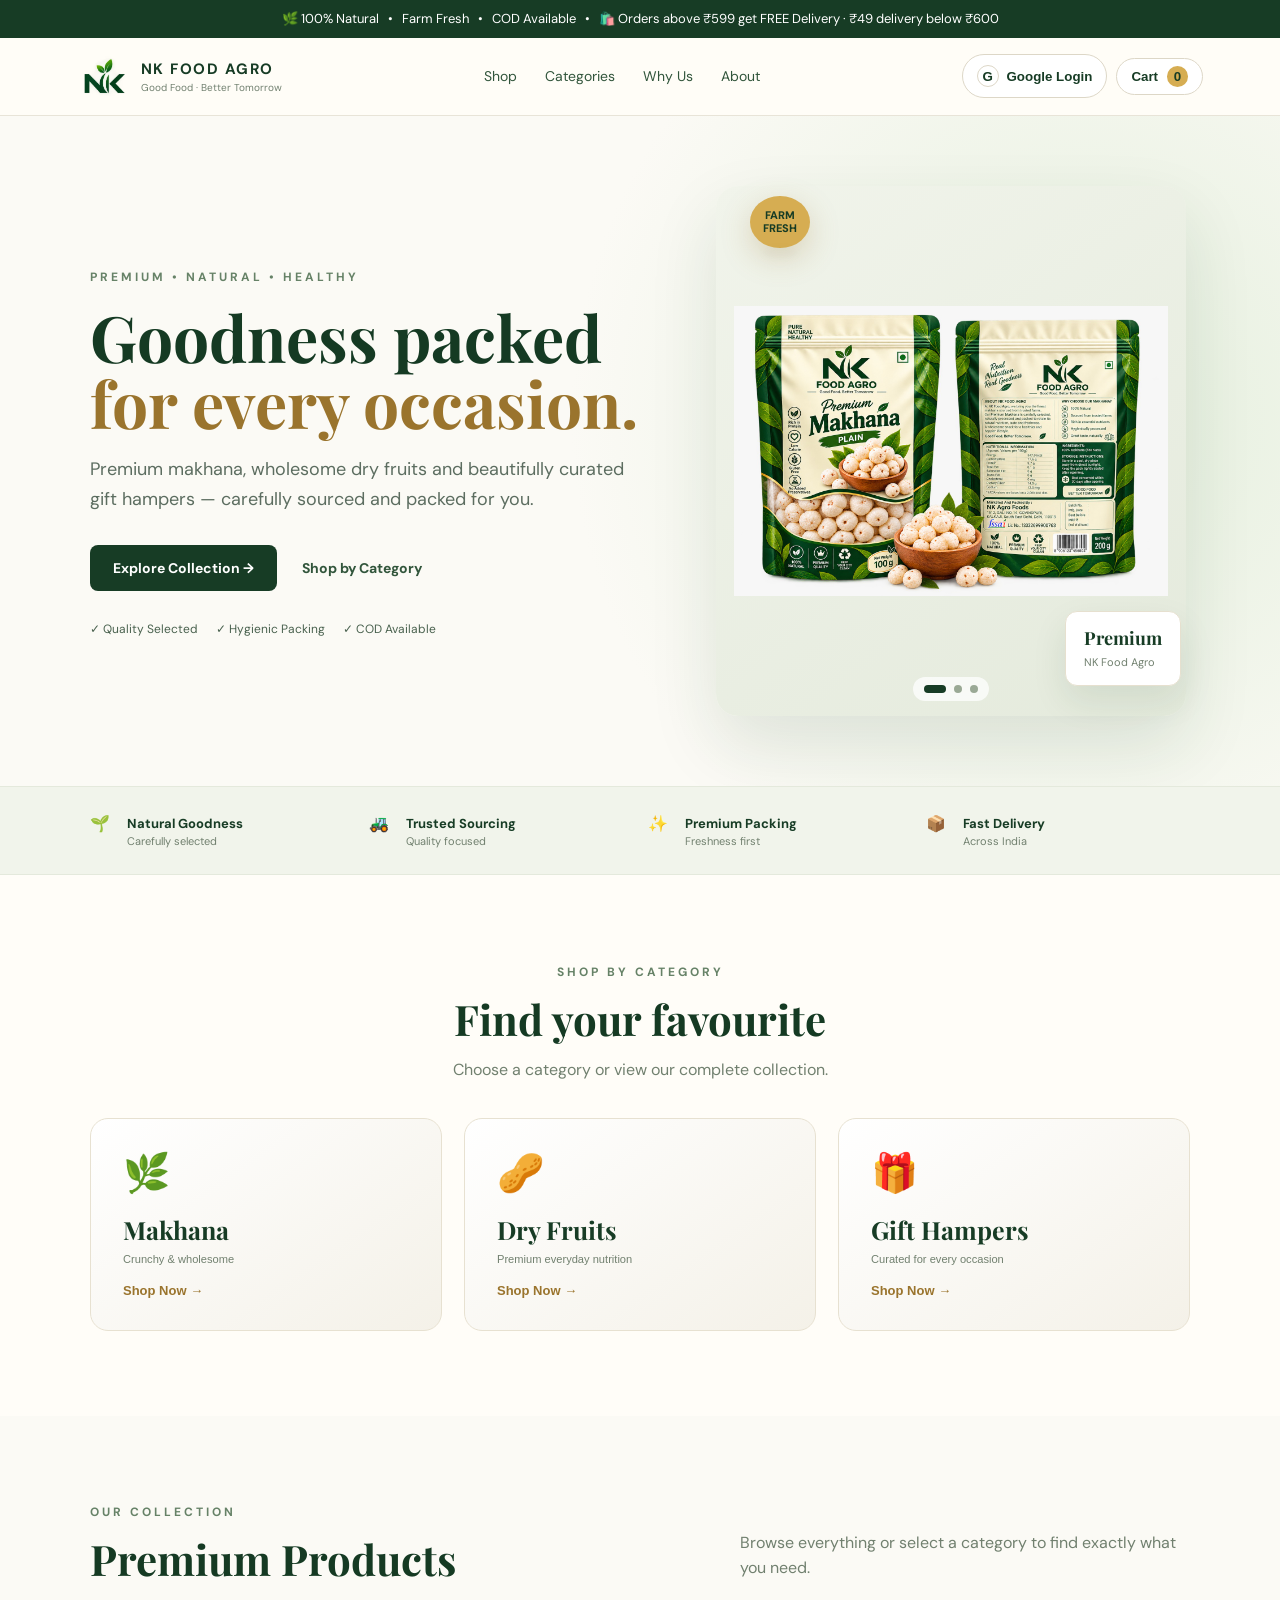
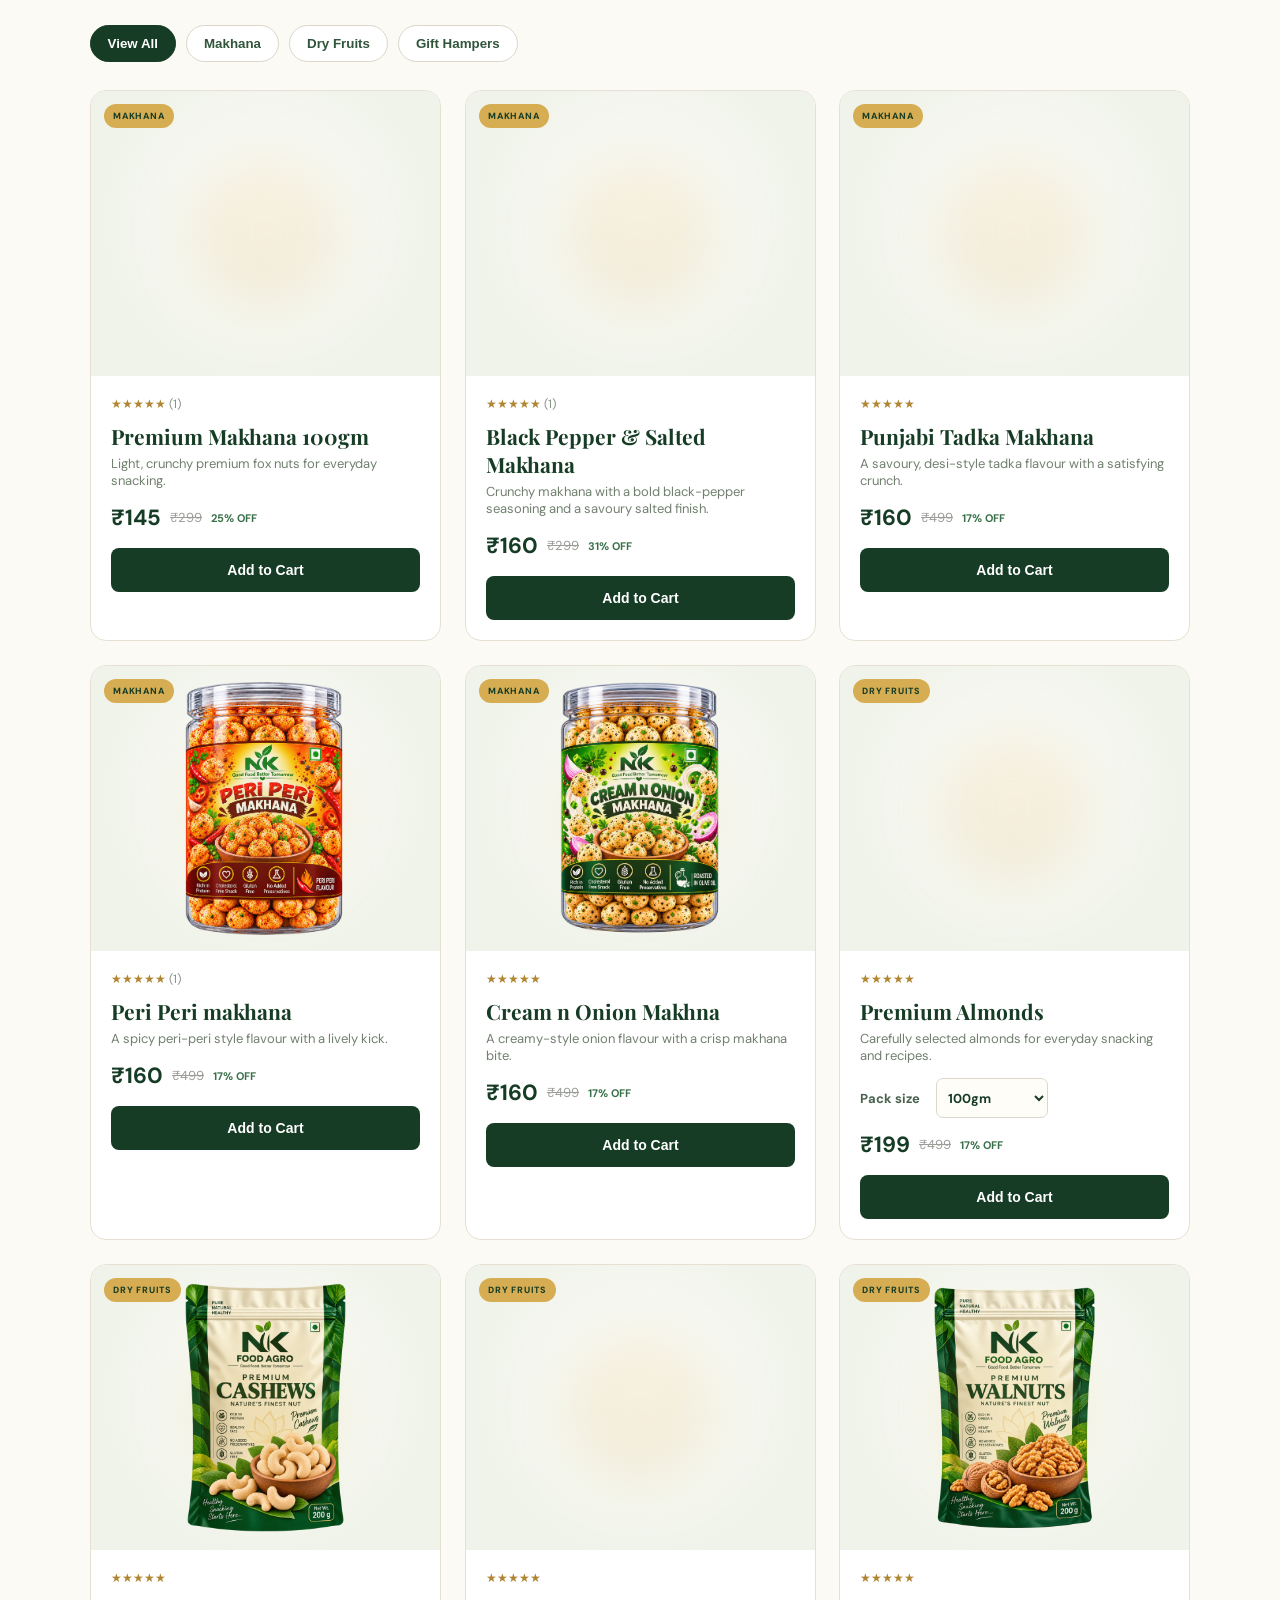
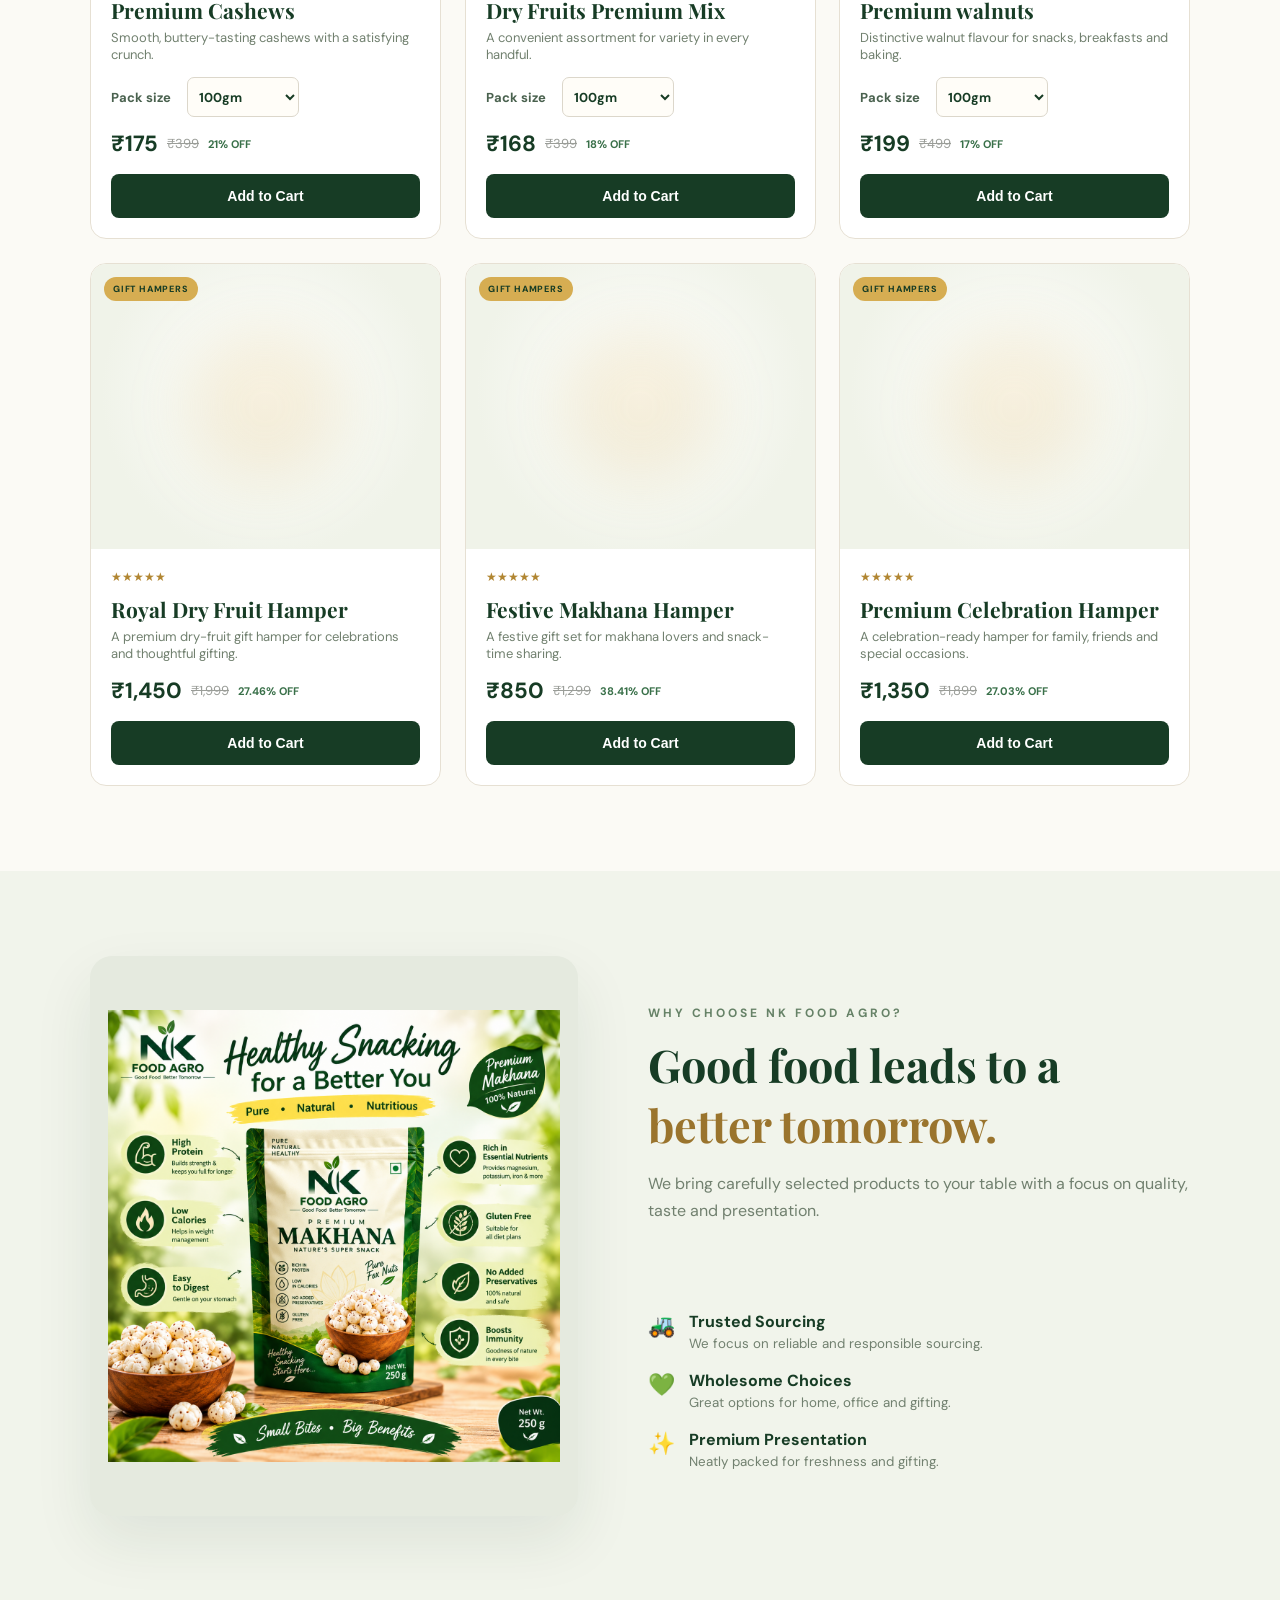
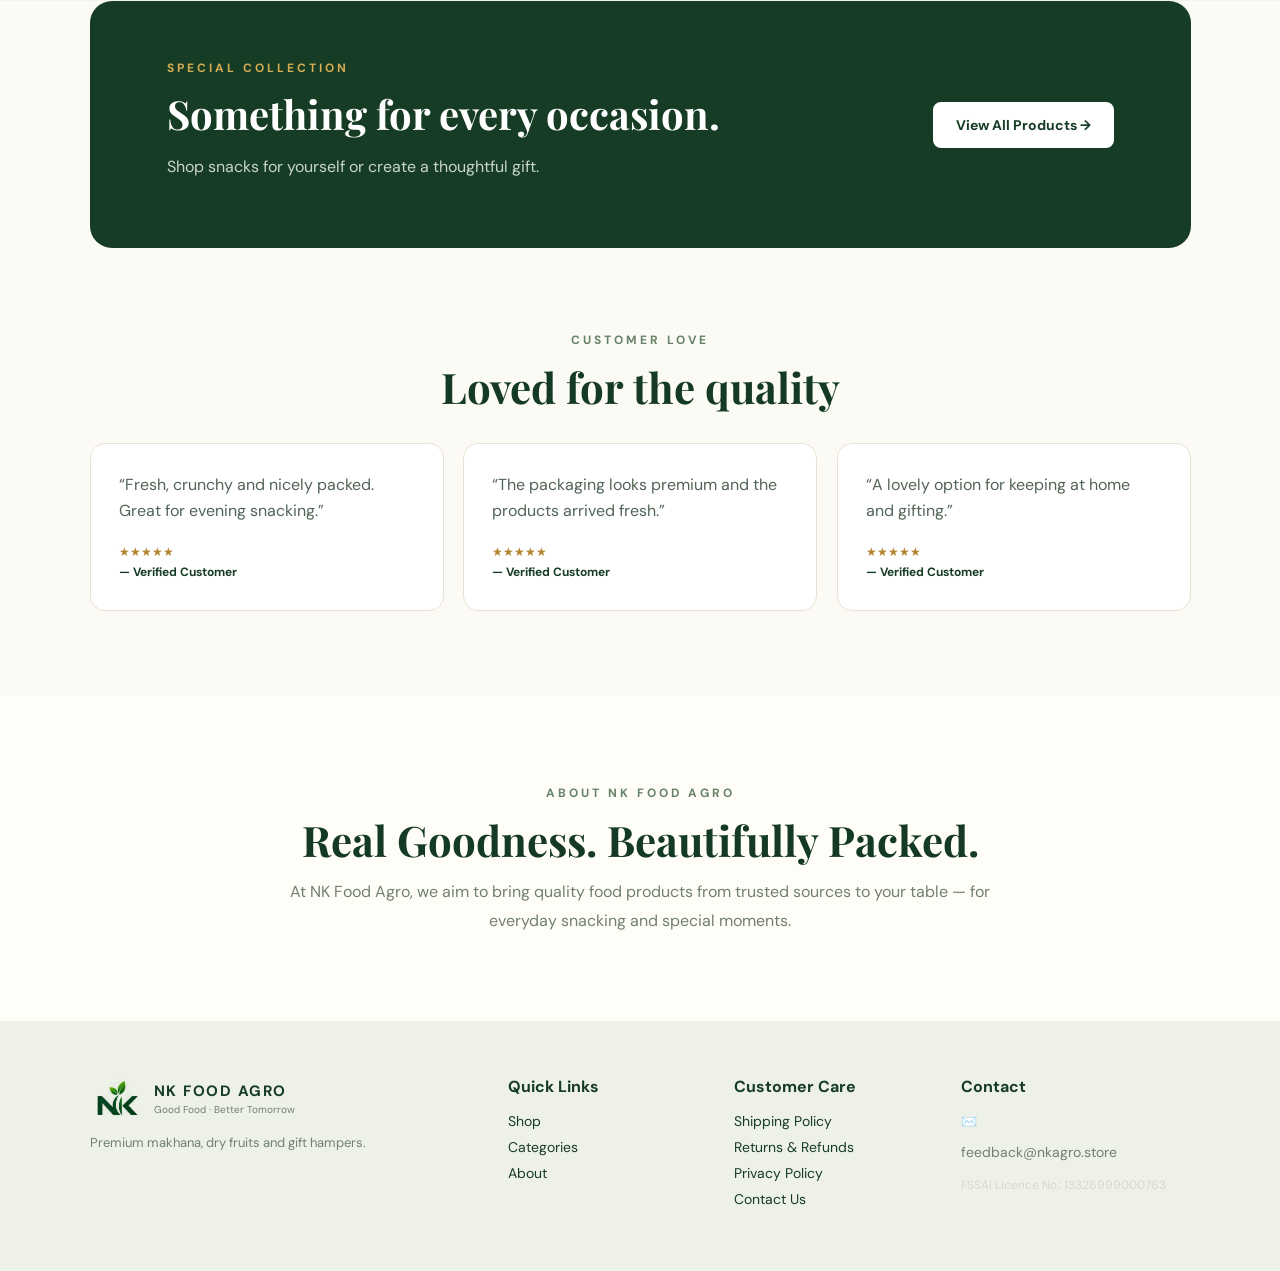
==== commit 0ec7b7dd: "Update index.html" ====
--- a/index.html
+++ b/index.html
@@ -72,7 +72,7 @@
     <div class="leaf-badge">FARM<br>FRESH</div>
     <div class="image-frame hero-frame hero-gallery" aria-label="NK Food Agro product gallery">
       <img src="assets/hero.jpg" alt="NK Food Agro Premium Collection" class="smart-image hero-slide is-active" loading="eager">
-      <img src="assets/almonds.png" alt="Premium almonds from NK Food Agro" class="smart-image hero-slide" loading="lazy">
+      <img src="assets/almonds.jpg" alt="Premium almonds from NK Food Agro" class="smart-image hero-slide" loading="lazy">
       <img src="assets/cashews.png" alt="Premium cashews from NK Food Agro" class="smart-image hero-slide" loading="lazy">
       <div class="hero-gallery-dots" aria-label="Gallery slide controls">
         <button class="hero-gallery-dot is-active" type="button" aria-label="Show image 1" aria-current="true"></button>
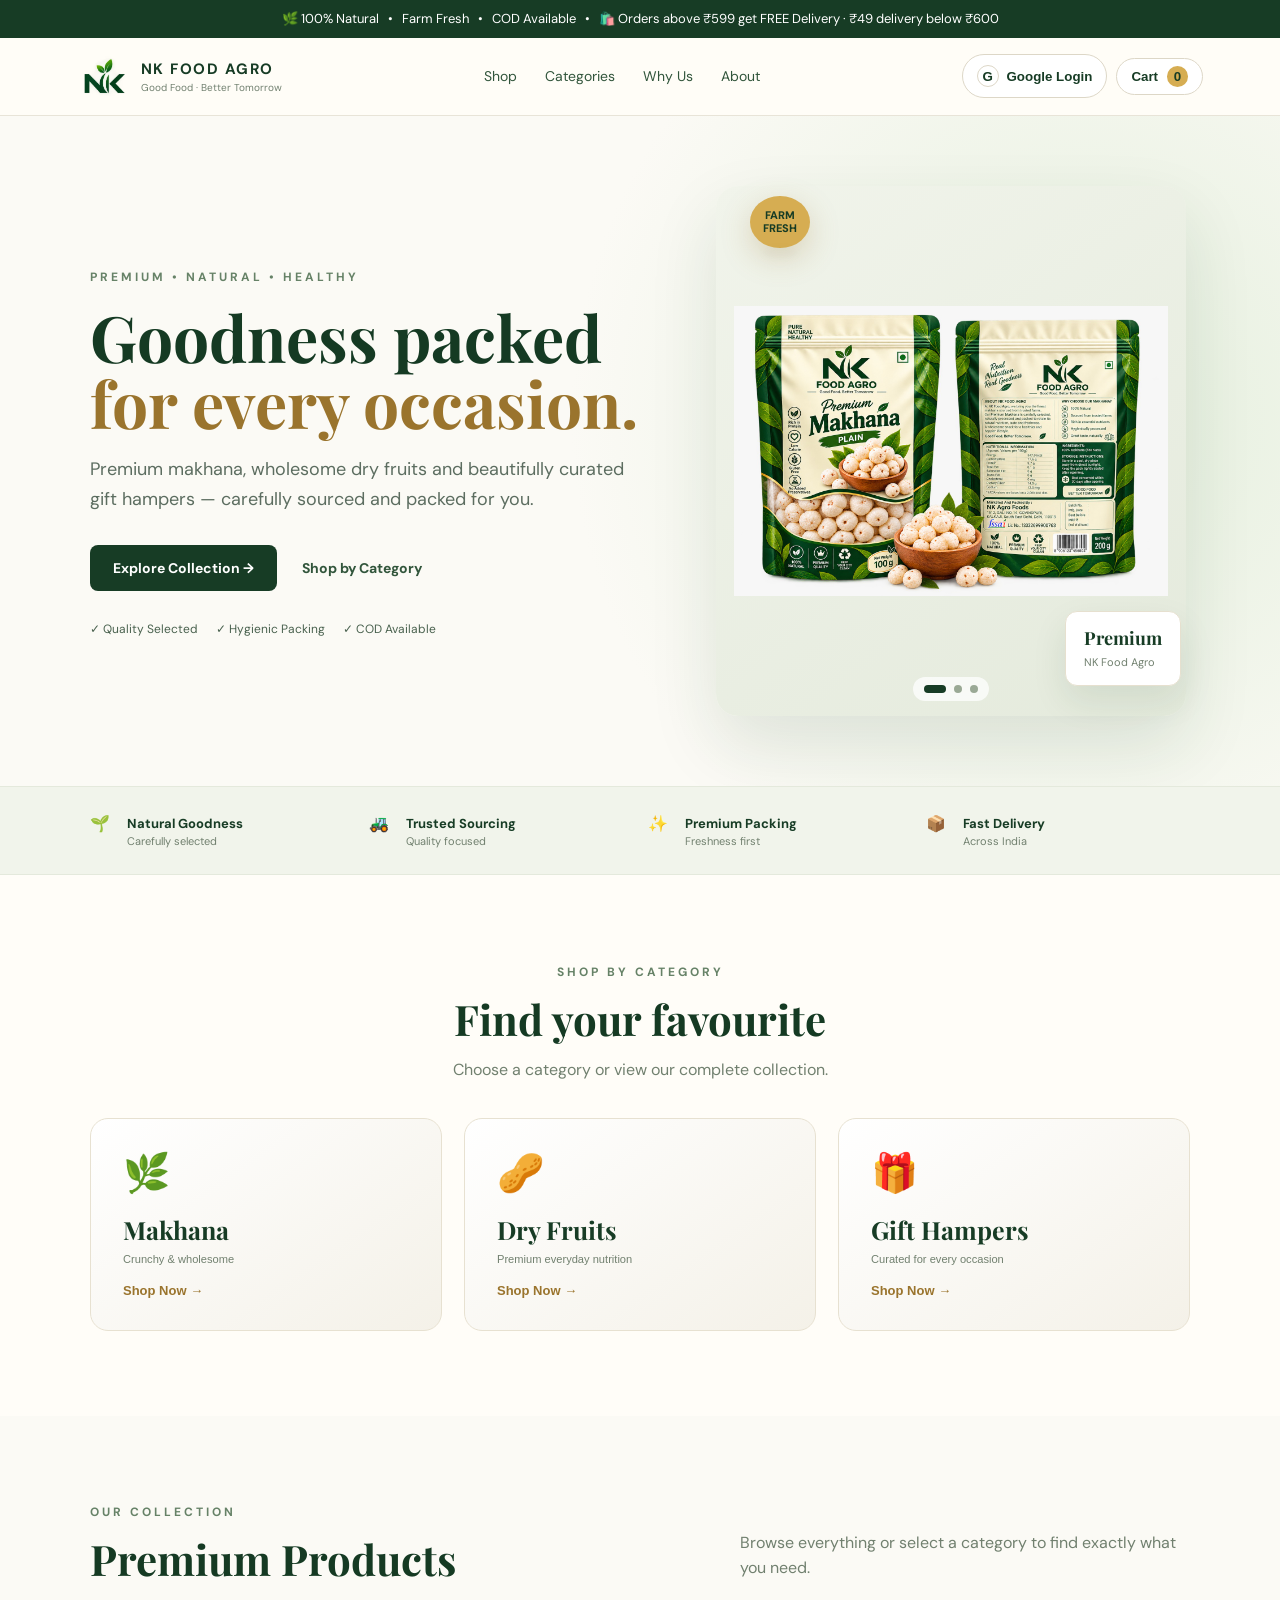
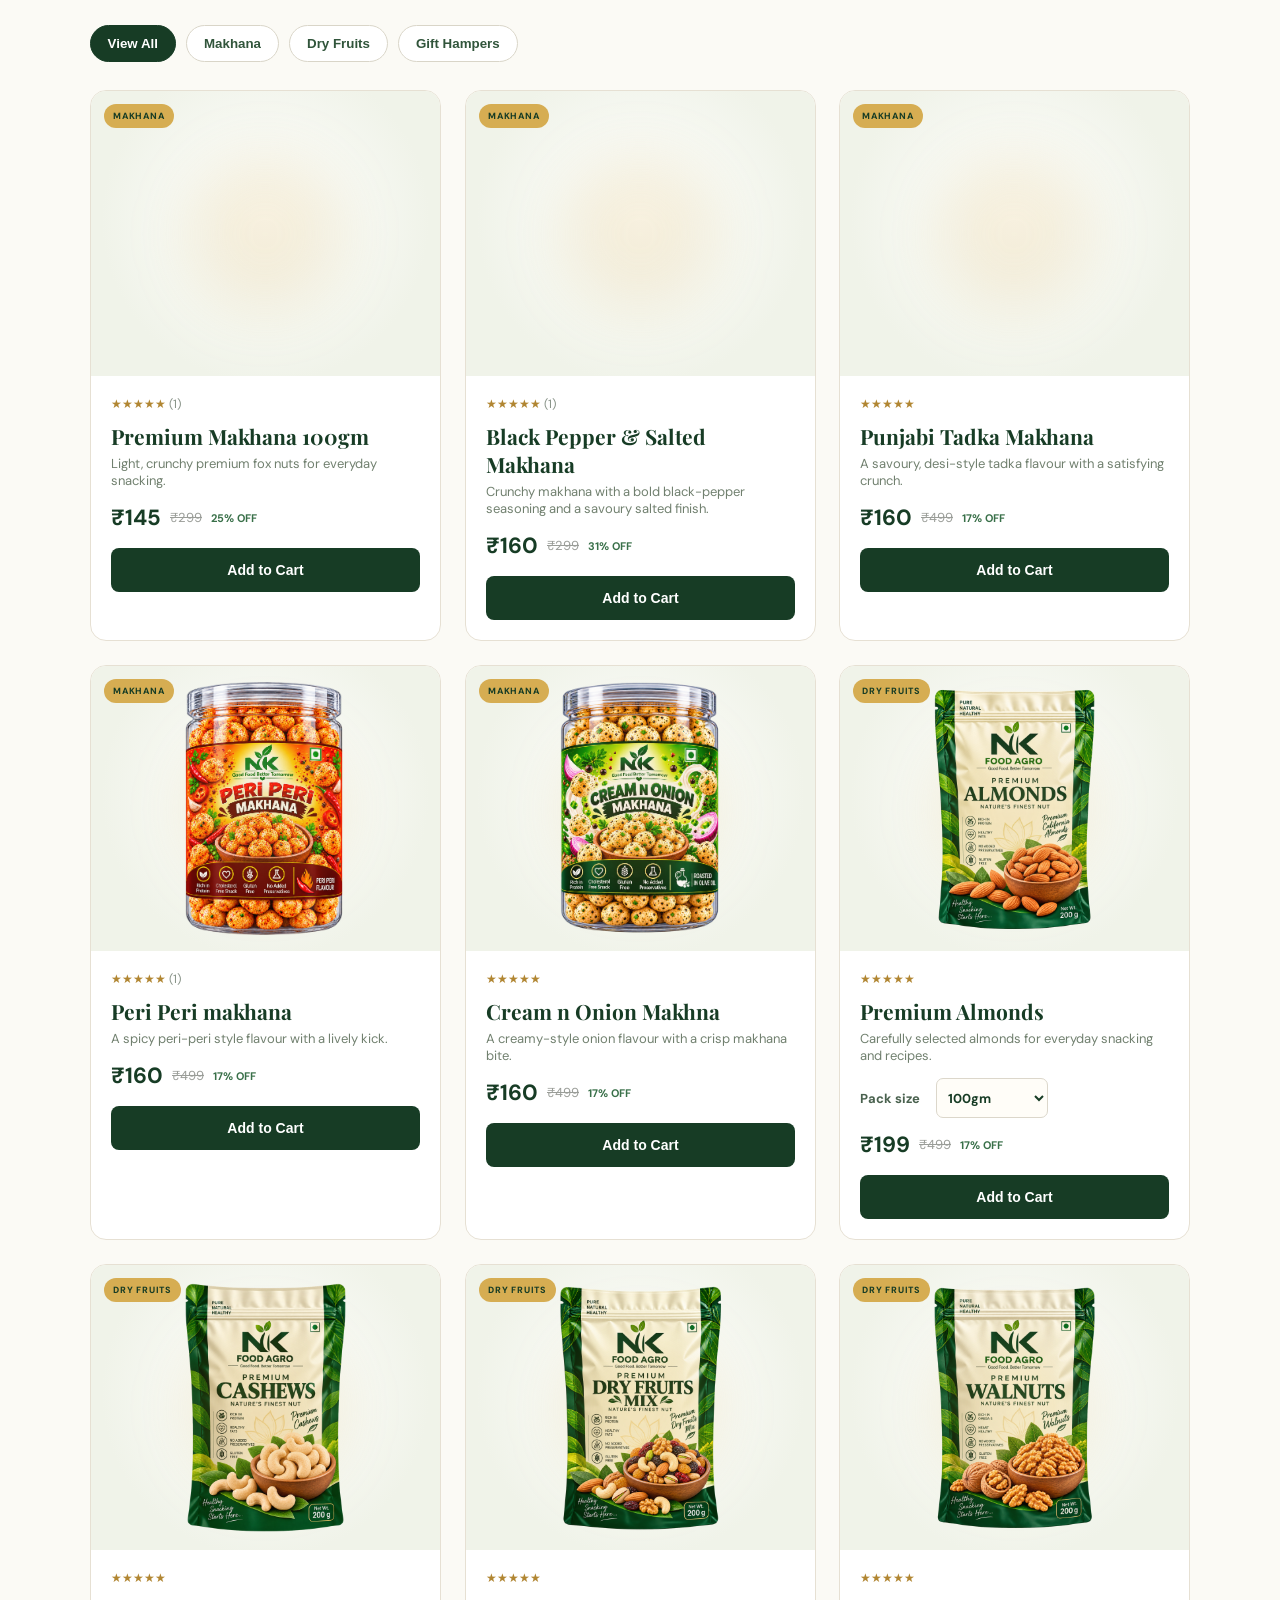
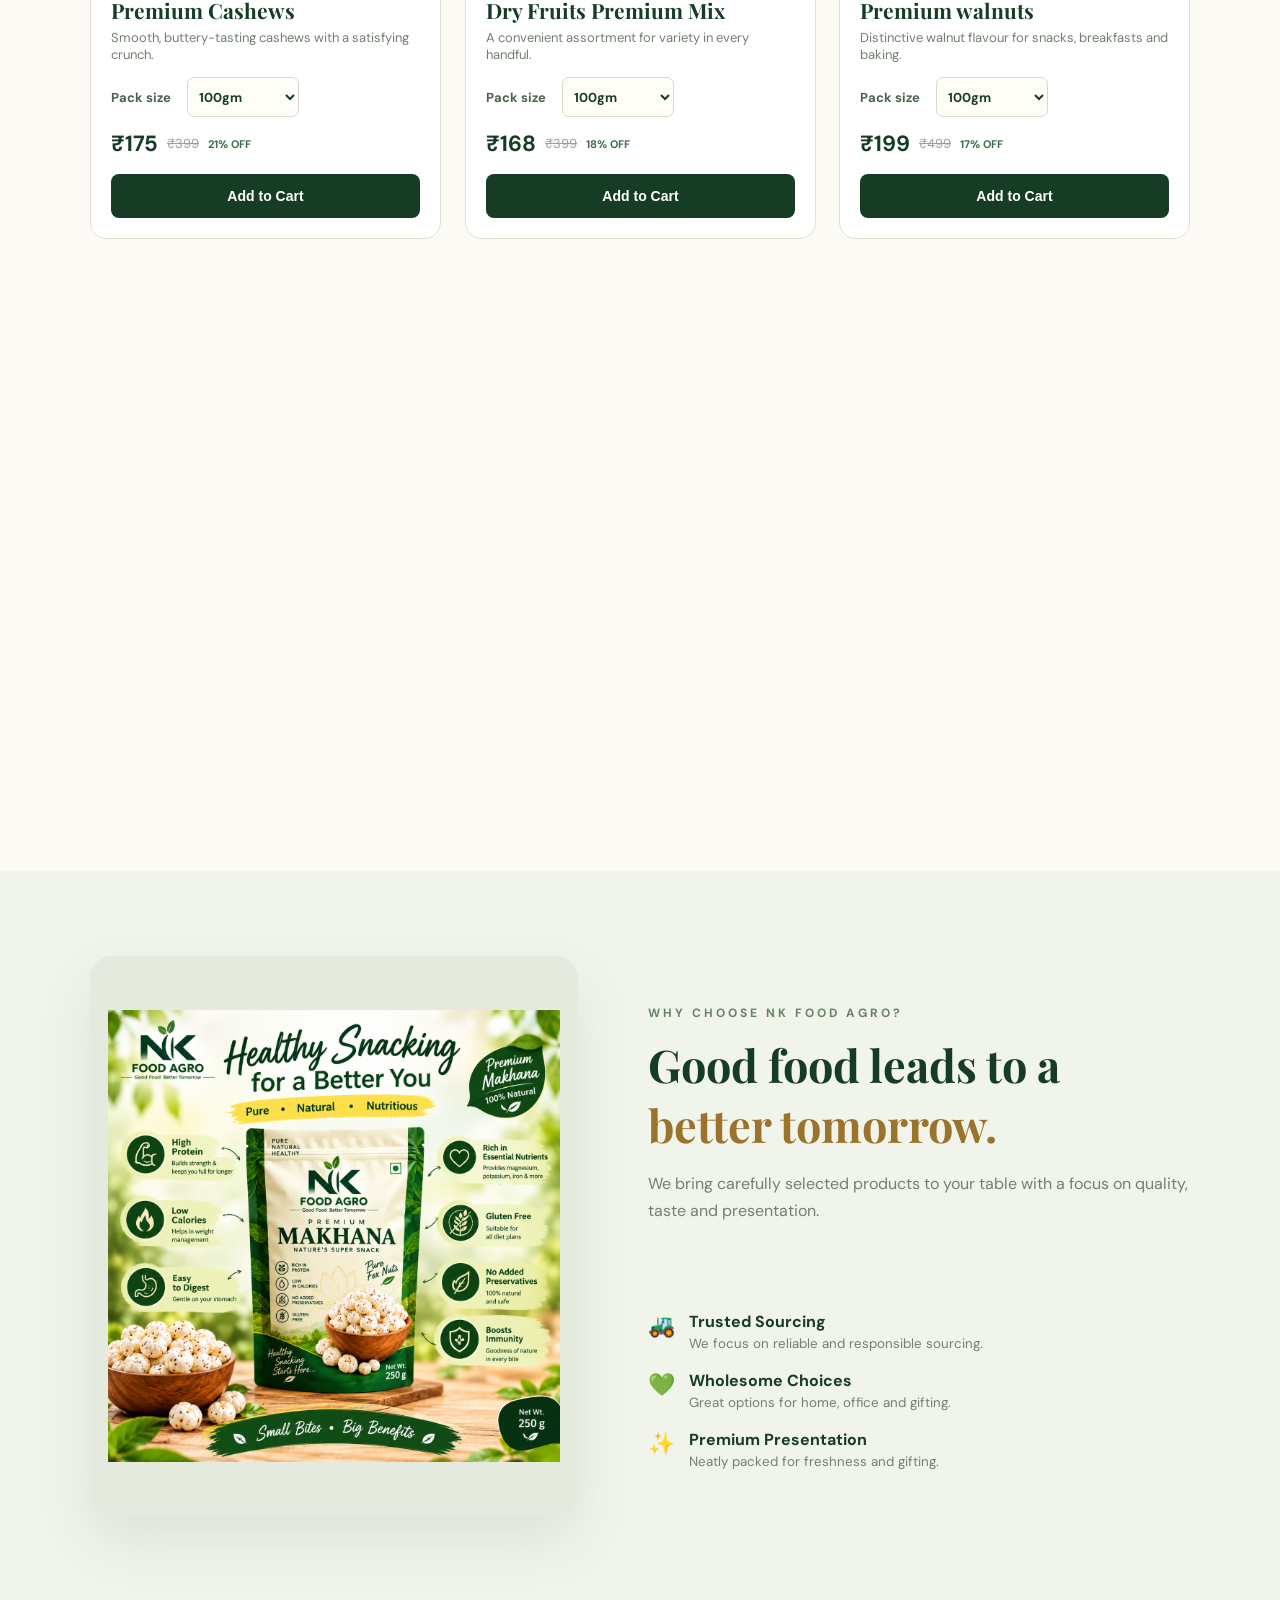
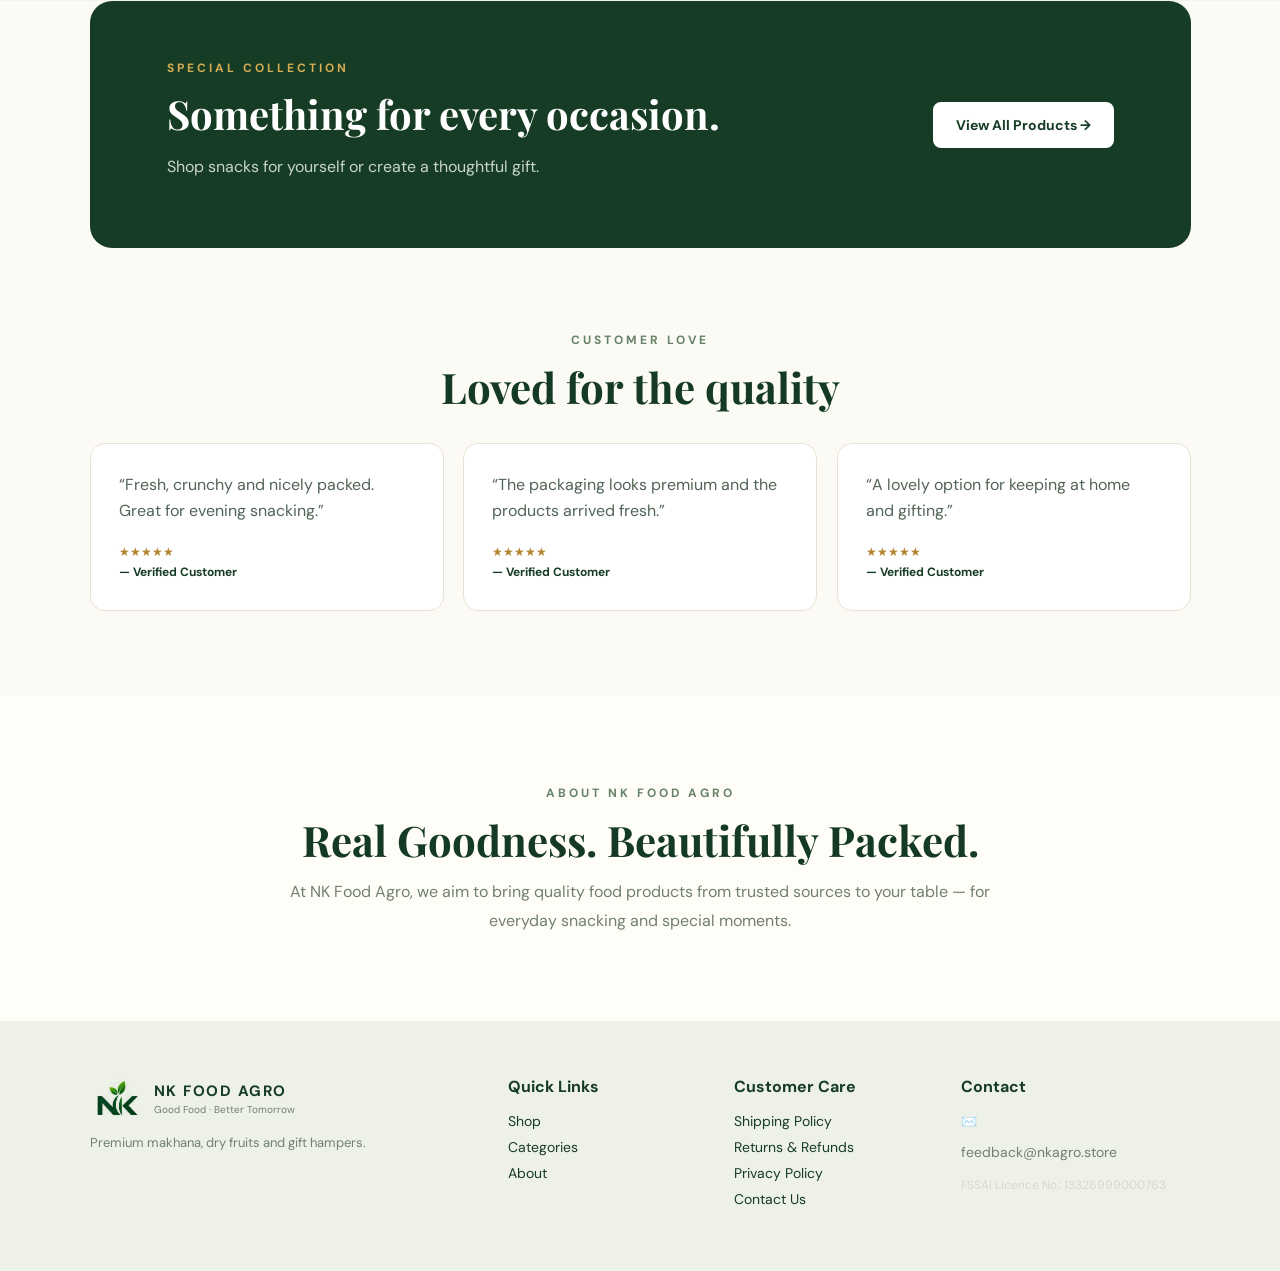
==== commit d94117f2: "Update index.html" ====
--- a/index.html
+++ b/index.html
@@ -73,7 +73,7 @@
     <div class="image-frame hero-frame hero-gallery" aria-label="NK Food Agro product gallery">
       <img src="assets/hero.jpg" alt="NK Food Agro Premium Collection" class="smart-image hero-slide is-active" loading="eager">
       <img src="assets/almonds.jpg" alt="Premium almonds from NK Food Agro" class="smart-image hero-slide" loading="lazy">
-      <img src="assets/cashews.png" alt="Premium cashews from NK Food Agro" class="smart-image hero-slide" loading="lazy">
+      <img src="assets/almonds-2.jpg" alt="Premium cashews from NK Food Agro" class="smart-image hero-slide" loading="lazy">
       <div class="hero-gallery-dots" aria-label="Gallery slide controls">
         <button class="hero-gallery-dot is-active" type="button" aria-label="Show image 1" aria-current="true"></button>
         <button class="hero-gallery-dot" type="button" aria-label="Show image 2"></button>
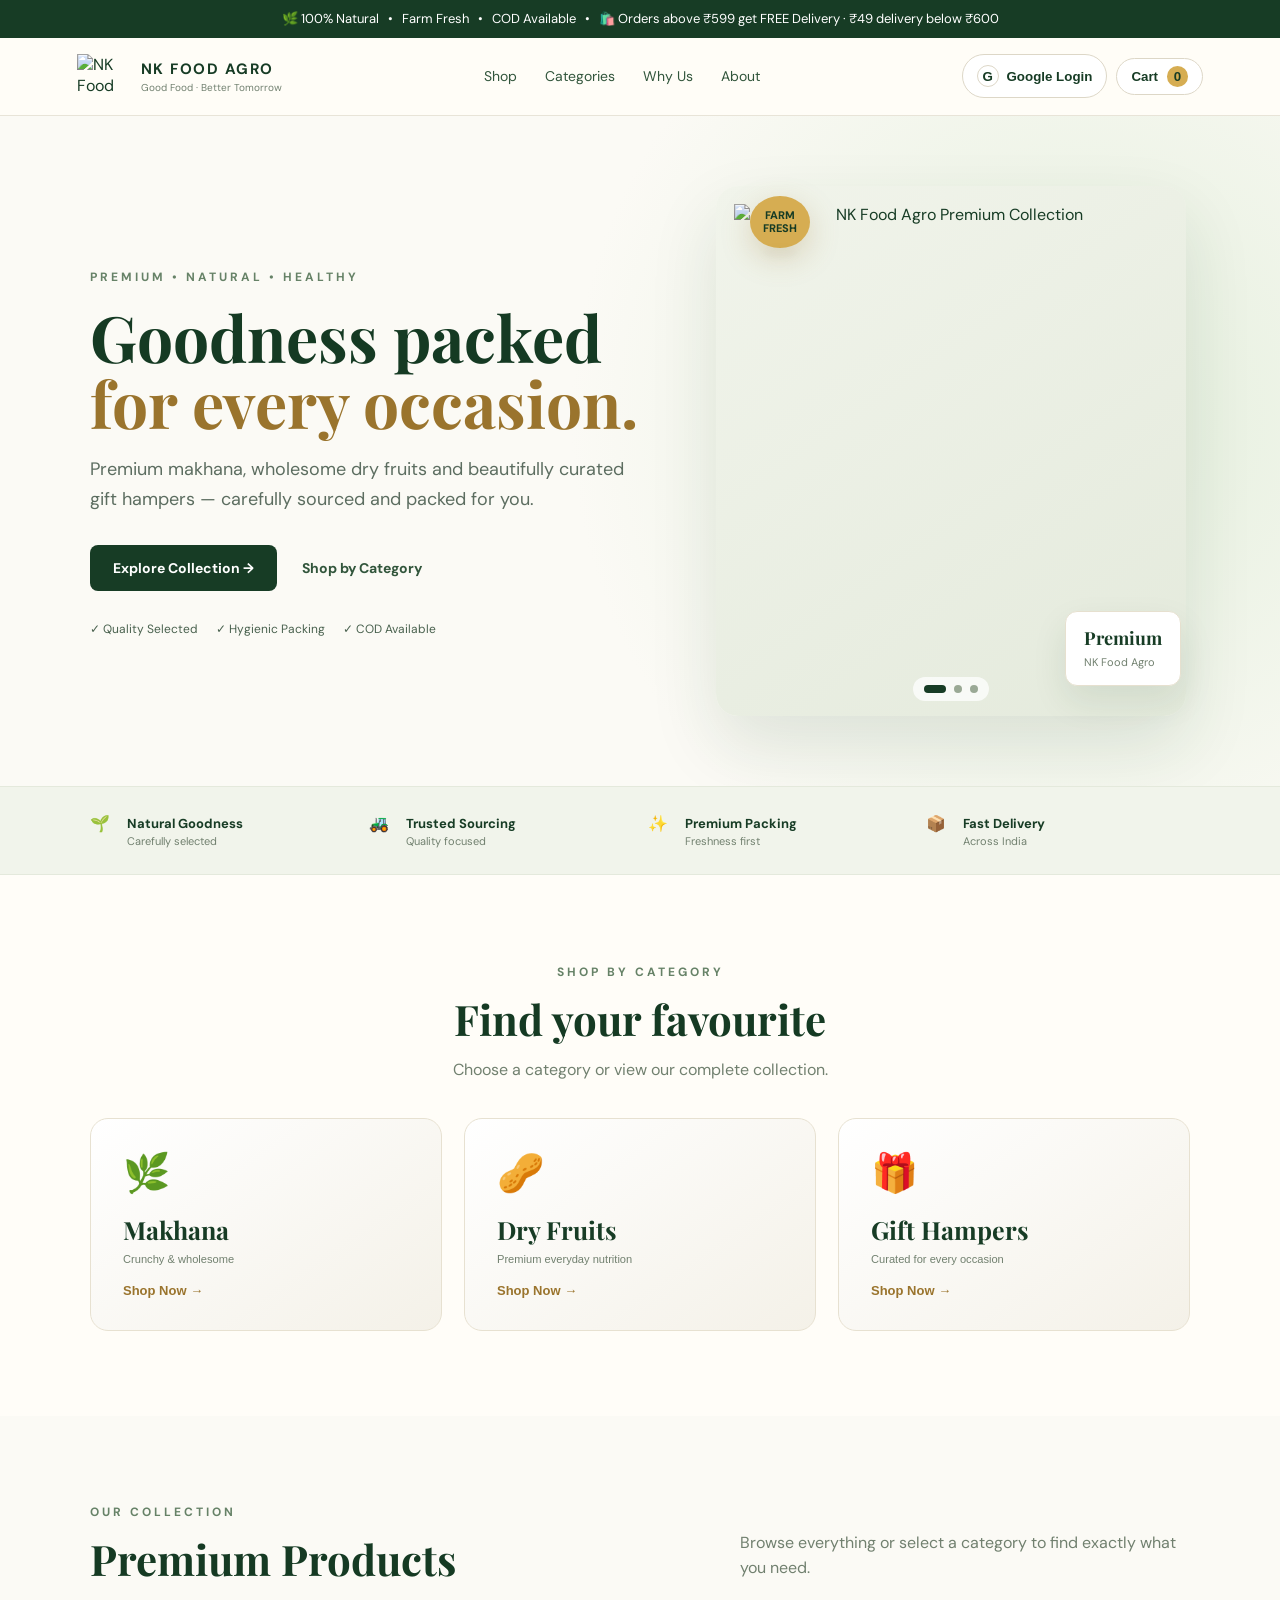
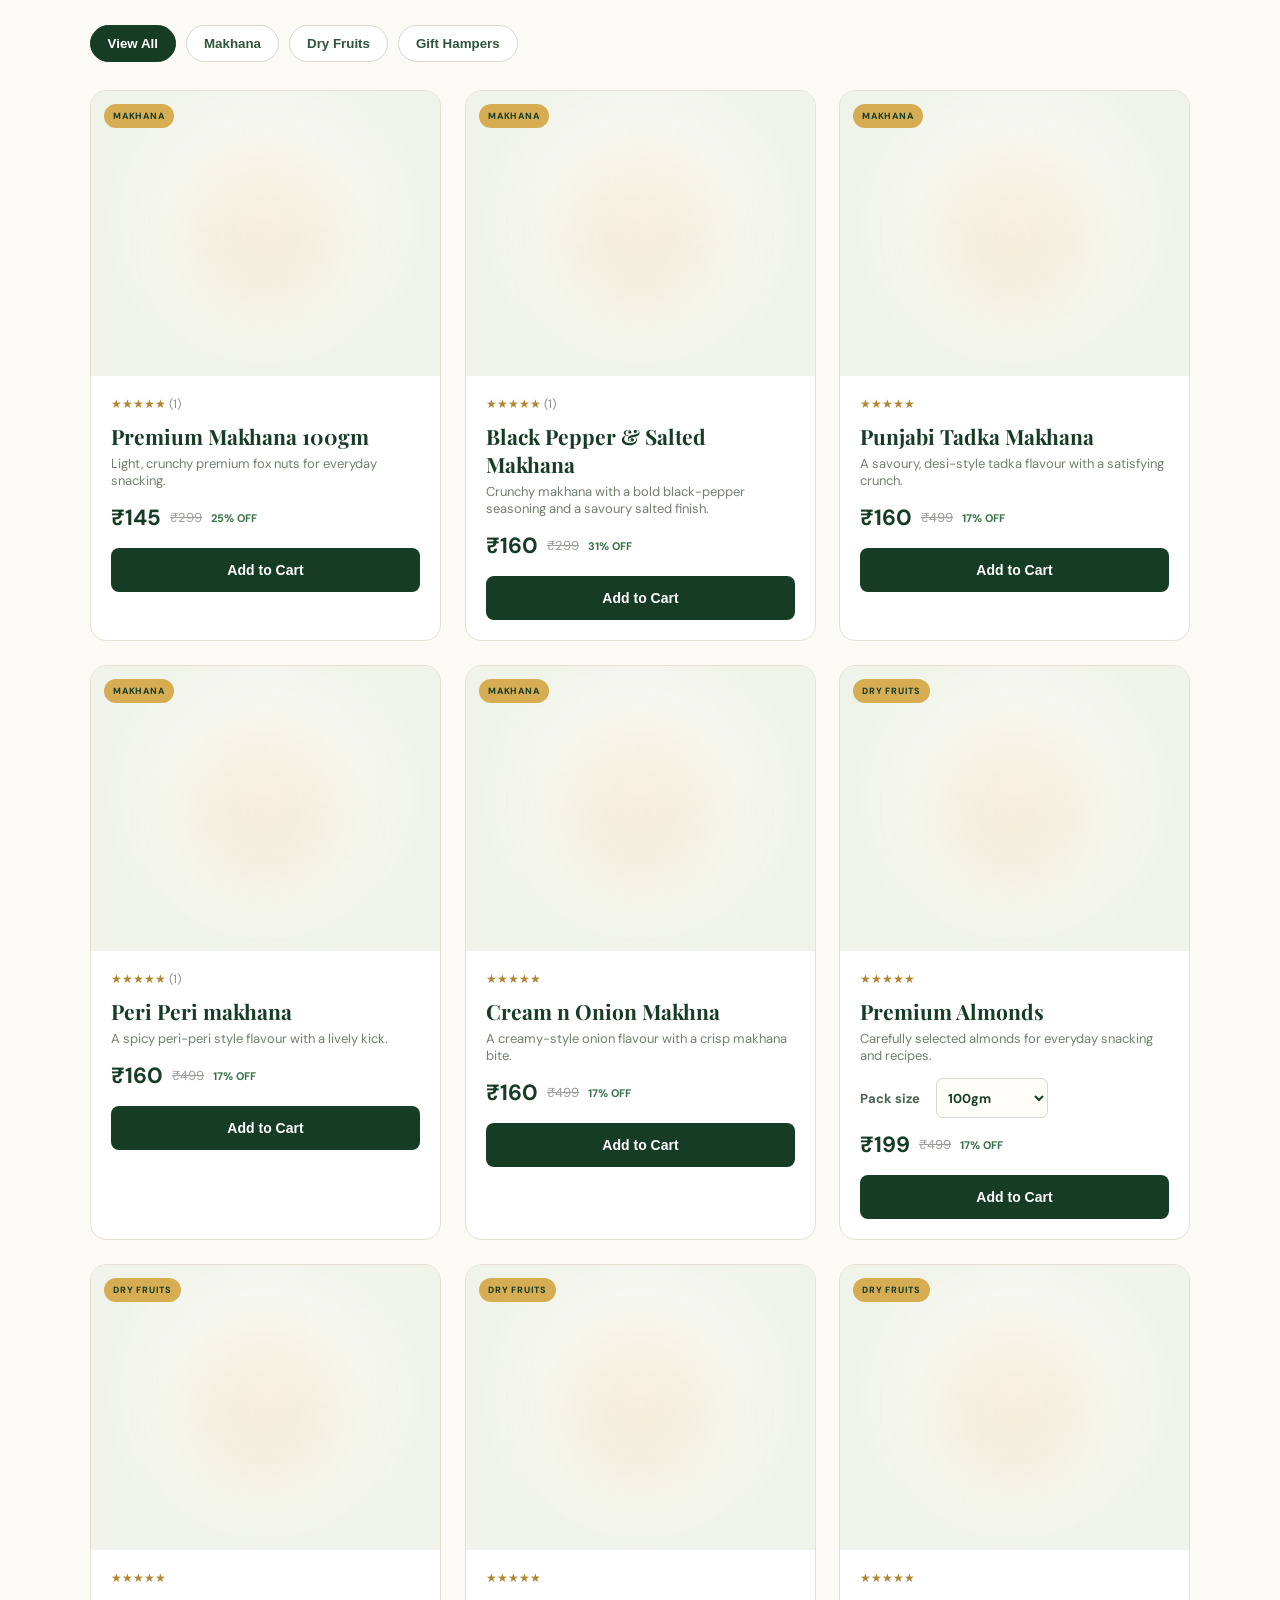
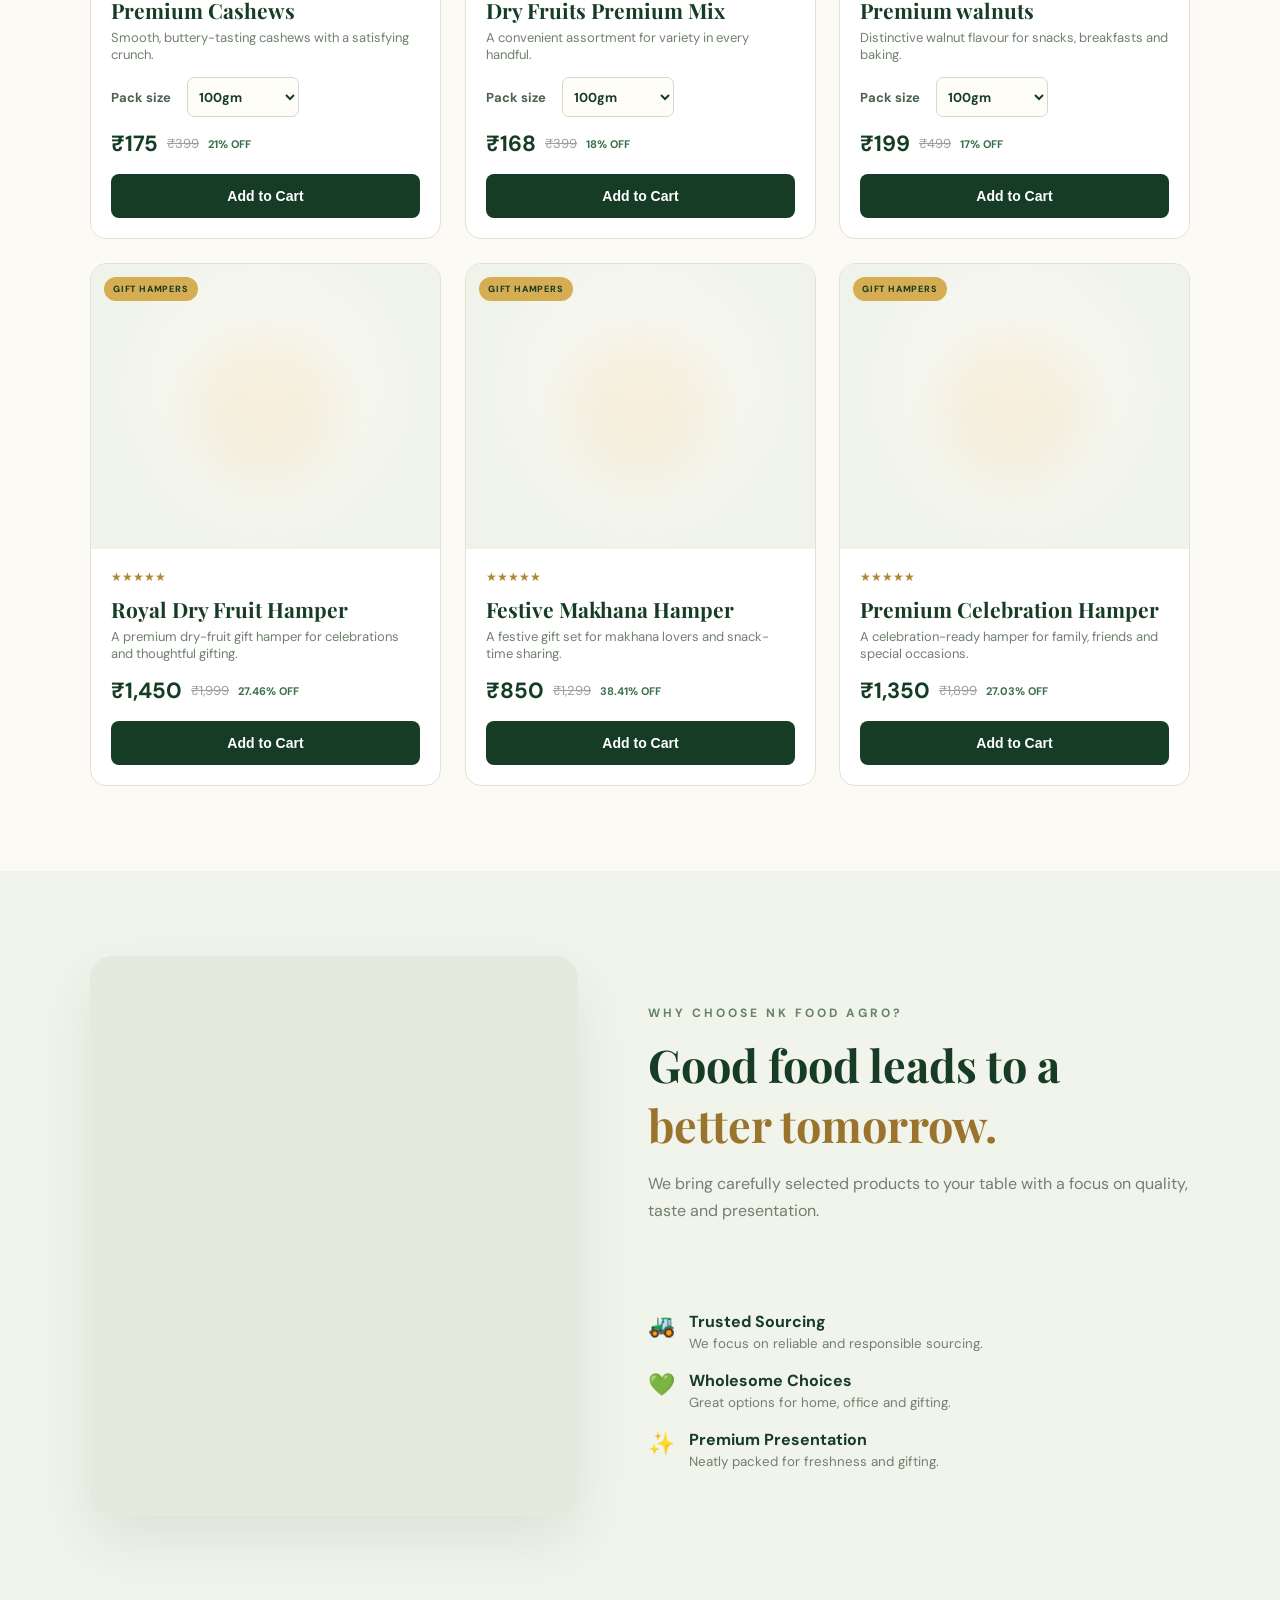
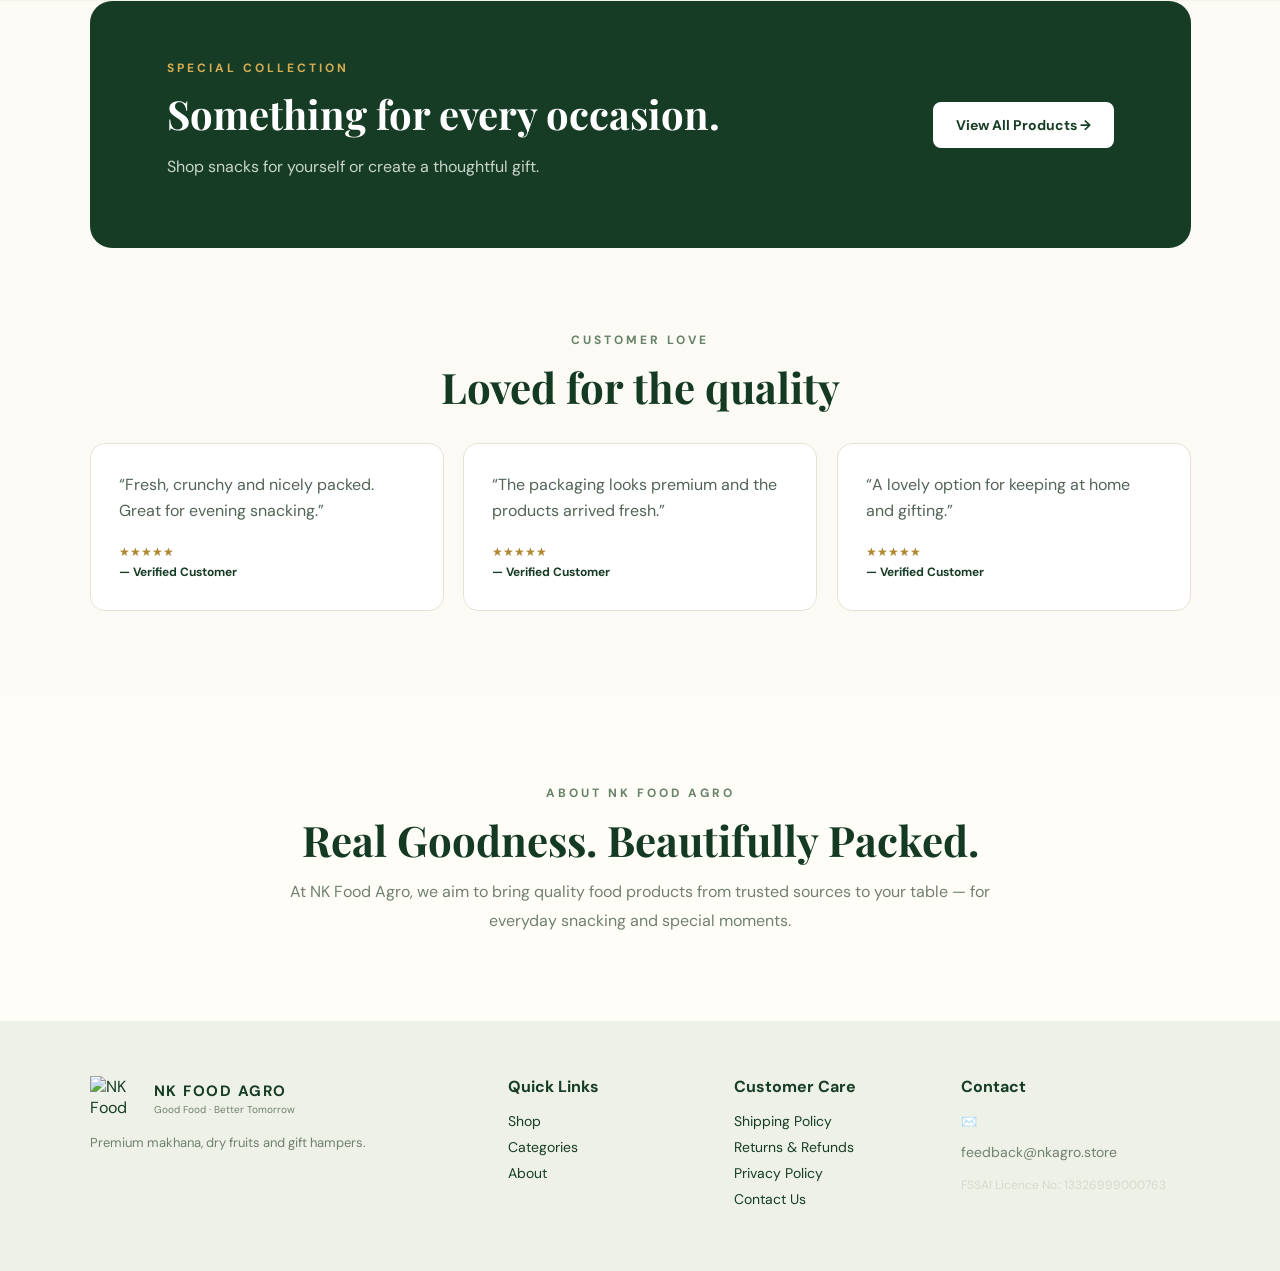
==== commit b7b11669: "Add files via upload" ====
--- a/index.html
+++ b/index.html
@@ -22,13 +22,13 @@
 <meta name="viewport" content="width=device-width, initial-scale=1.0">
 <title>NK Agro — Premium Makhana, Dry Fruits & Gift Hampers</title>
 <meta name="description" content="Shop premium makhana, dry fruits and gift hampers from NK Agro.">
-<link rel="icon" type="image/png" sizes="32x32" href="assets/favicon.png">
-<link rel="icon" type="image/png" sizes="192x192" href="assets/favicon.png">
-<link rel="apple-touch-icon" href="assets/favicon.png">
+<link rel="icon" type="image/png" sizes="32x32" href="assets/favicon.webp">
+<link rel="icon" type="image/png" sizes="192x192" href="assets/favicon.webp">
+<link rel="apple-touch-icon" href="assets/favicon.webp">
 <link rel="preconnect" href="https://fonts.googleapis.com">
 <link rel="preconnect" href="https://fonts.gstatic.com" crossorigin>
 <link href="https://fonts.googleapis.com/css2?family=DM+Sans:wght@400;500;600;700&family=Playfair+Display:wght@600;700&display=swap" rel="stylesheet">
-<link rel="preload" as="image" href="assets/hero.jpg" fetchpriority="high">
+<link rel="preload" as="image" href="assets/hero.webp" fetchpriority="high">
 <link rel="stylesheet" href="style.css">
 <script defer src="https://cdn.jsdelivr.net/npm/@supabase/supabase-js@2"></script>
 <script defer src="https://cdn.jsdelivr.net/npm/@emailjs/browser@4/dist/email.min.js"></script>
@@ -43,7 +43,7 @@
   <div class="nkfi-jar-wrap nkfi-jar-right custom-jar-slot" data-custom-jar="custom-jar-right.png" hidden></div>
   <div class="nkfi-jar-wrap nkfi-jar-lower custom-jar-slot" data-custom-jar="custom-jar-small.png" hidden></div>
   <div class="nkfi-brand">
-    <img class="nkfi-logo" src="assets/nk-logo.png" alt="NK Food Agro">
+    <img class="nkfi-logo" src="assets/nk-logo.webp" alt="NK Food Agro">
     <div class="nkfi-name">NK FOOD AGRO</div>
     <div class="nkfi-rule"></div>
     <div class="nkfi-tagline">GOOD FOOD · BETTER TOMORROW</div>
@@ -54,7 +54,7 @@
 
 <div class="topbar">🌿 100% Natural &nbsp; • &nbsp; Farm Fresh &nbsp; • &nbsp; COD Available &nbsp; • &nbsp; 🛍️ Orders above ₹599 get FREE Delivery · ₹49 delivery below ₹600</div>
 <header class="header">
-  <a class="brand" href="#"><img class="brand-logo-image" src="assets/nk-logo.png" alt="NK Food Agro logo"><span><b>NK FOOD AGRO</b><small>Good Food · Better Tomorrow</small></span></a>
+  <a class="brand" href="#"><img class="brand-logo-image" src="assets/nk-logo.webp" alt="NK Food Agro logo"><span><b>NK FOOD AGRO</b><small>Good Food · Better Tomorrow</small></span></a>
   <nav><a href="#shop">Shop</a><a href="#categories">Categories</a><a href="#benefits">Why Us</a><a href="#about">About</a></nav>
   <div class="header-actions"><button class="account-btn" id="accountBtn" onclick="openAccount()"><span>G</span> Google Login</button><button class="cart-btn" onclick="openCart()">Cart <span id="cartCount">0</span></button></div>
 </header>
@@ -71,9 +71,9 @@
   <div class="hero-product">
     <div class="leaf-badge">FARM<br>FRESH</div>
     <div class="image-frame hero-frame hero-gallery" aria-label="NK Food Agro product gallery">
-      <img src="assets/hero.jpg" alt="NK Food Agro Premium Collection" class="smart-image hero-slide is-active" loading="eager">
-      <img src="assets/almonds.jpg" alt="Premium almonds from NK Food Agro" class="smart-image hero-slide" loading="lazy">
-      <img src="assets/almonds-2.jpg" alt="Premium cashews from NK Food Agro" class="smart-image hero-slide" loading="lazy">
+      <img src="assets/hero.webp" alt="NK Food Agro Premium Collection" class="smart-image hero-slide is-active" loading="eager" fetchpriority="high" decoding="async">
+      <img src="assets/almonds.webp" alt="Premium almonds from NK Food Agro" class="smart-image hero-slide" loading="lazy">
+      <img src="assets/almonds-2.webp" alt="Premium cashews from NK Food Agro" class="smart-image hero-slide" loading="lazy">
       <div class="hero-gallery-dots" aria-label="Gallery slide controls">
         <button class="hero-gallery-dot is-active" type="button" aria-label="Show image 1" aria-current="true"></button>
         <button class="hero-gallery-dot" type="button" aria-label="Show image 2"></button>
@@ -115,7 +115,7 @@
 </section>
 
 <section id="benefits" class="benefits reveal">
-  <div class="benefit-image"><img src="assets/benefits.png" data-fallback="assets/makhana-500g.png" loading="lazy" alt="NK Food Agro quality products" class="smart-image"></div>
+  <div class="benefit-image"><img src="assets/benefits.webp" data-fallback="assets/makhana-500g.webp" loading="lazy" alt="NK Food Agro quality products" class="smart-image"></div>
   <div class="benefit-copy"><span class="eyebrow">WHY CHOOSE NK FOOD AGRO?</span><h2>Good food leads to a <em>better tomorrow.</em></h2><p>We bring carefully selected products to your table with a focus on quality, taste and presentation.</p>
   <div class="benefit-list"><div><span>🌿</span><section><b>Quality Selected</b><small>Products selected with care for everyday enjoyment.</small></section></div><div><span>🚜</span><section><b>Trusted Sourcing</b><small>We focus on reliable and responsible sourcing.</small></section></div><div><span>💚</span><section><b>Wholesome Choices</b><small>Great options for home, office and gifting.</small></section></div><div><span>✨</span><section><b>Premium Presentation</b><small>Neatly packed for freshness and gifting.</small></section></div></div></div>
 </section>
@@ -127,7 +127,7 @@
 <section id="about" class="about reveal"><span class="eyebrow">ABOUT NK FOOD AGRO</span><h2>Real Goodness. Beautifully Packed.</h2><p>At NK Food Agro, we aim to bring quality food products from trusted sources to your table — for everyday snacking and special moments.</p></section>
 </main>
 
-<footer class="footer"><div><div class="brand"><img class="brand-logo-image" src="assets/nk-logo.png" alt="NK Food Agro logo"><span><b>NK FOOD AGRO</b><small>Good Food · Better Tomorrow</small></span></div><p>Premium makhana, dry fruits and gift hampers.</p></div><div><h4>Quick Links</h4><a href="#shop">Shop</a><a href="#categories">Categories</a><a href="#about">About</a></div><div><h4>Customer Care</h4><a href="shipping-policy.html">Shipping Policy</a><a href="refund-policy.html">Returns & Refunds</a><a href="privacy-policy.html">Privacy Policy</a><a href="mailto:care@nkfoodagro.com">Contact Us</a></div><div><h4>Contact</h4><p>✉️ <a href="mailto:feedback@nkagro.store">feedback@nkagro.store</a></p><p class="fssai-number">FSSAI Licence No.: 13326999000763</p></div></footer>
+<footer class="footer"><div><div class="brand"><img class="brand-logo-image" src="assets/nk-logo.webp" alt="NK Food Agro logo"><span><b>NK FOOD AGRO</b><small>Good Food · Better Tomorrow</small></span></div><p>Premium makhana, dry fruits and gift hampers.</p></div><div><h4>Quick Links</h4><a href="#shop">Shop</a><a href="#categories">Categories</a><a href="#about">About</a></div><div><h4>Customer Care</h4><a href="shipping-policy.html">Shipping Policy</a><a href="refund-policy.html">Returns & Refunds</a><a href="privacy-policy.html">Privacy Policy</a><a href="mailto:care@nkfoodagro.com">Contact Us</a></div><div><h4>Contact</h4><p>✉️ <a href="mailto:feedback@nkagro.store">feedback@nkagro.store</a></p><p class="fssai-number">FSSAI Licence No.: 13326999000763</p></div></footer>
 
 <!-- PRODUCT DETAILS MODAL -->
 <div class="modal-overlay" id="productModal" onclick="closeProduct(event)">
